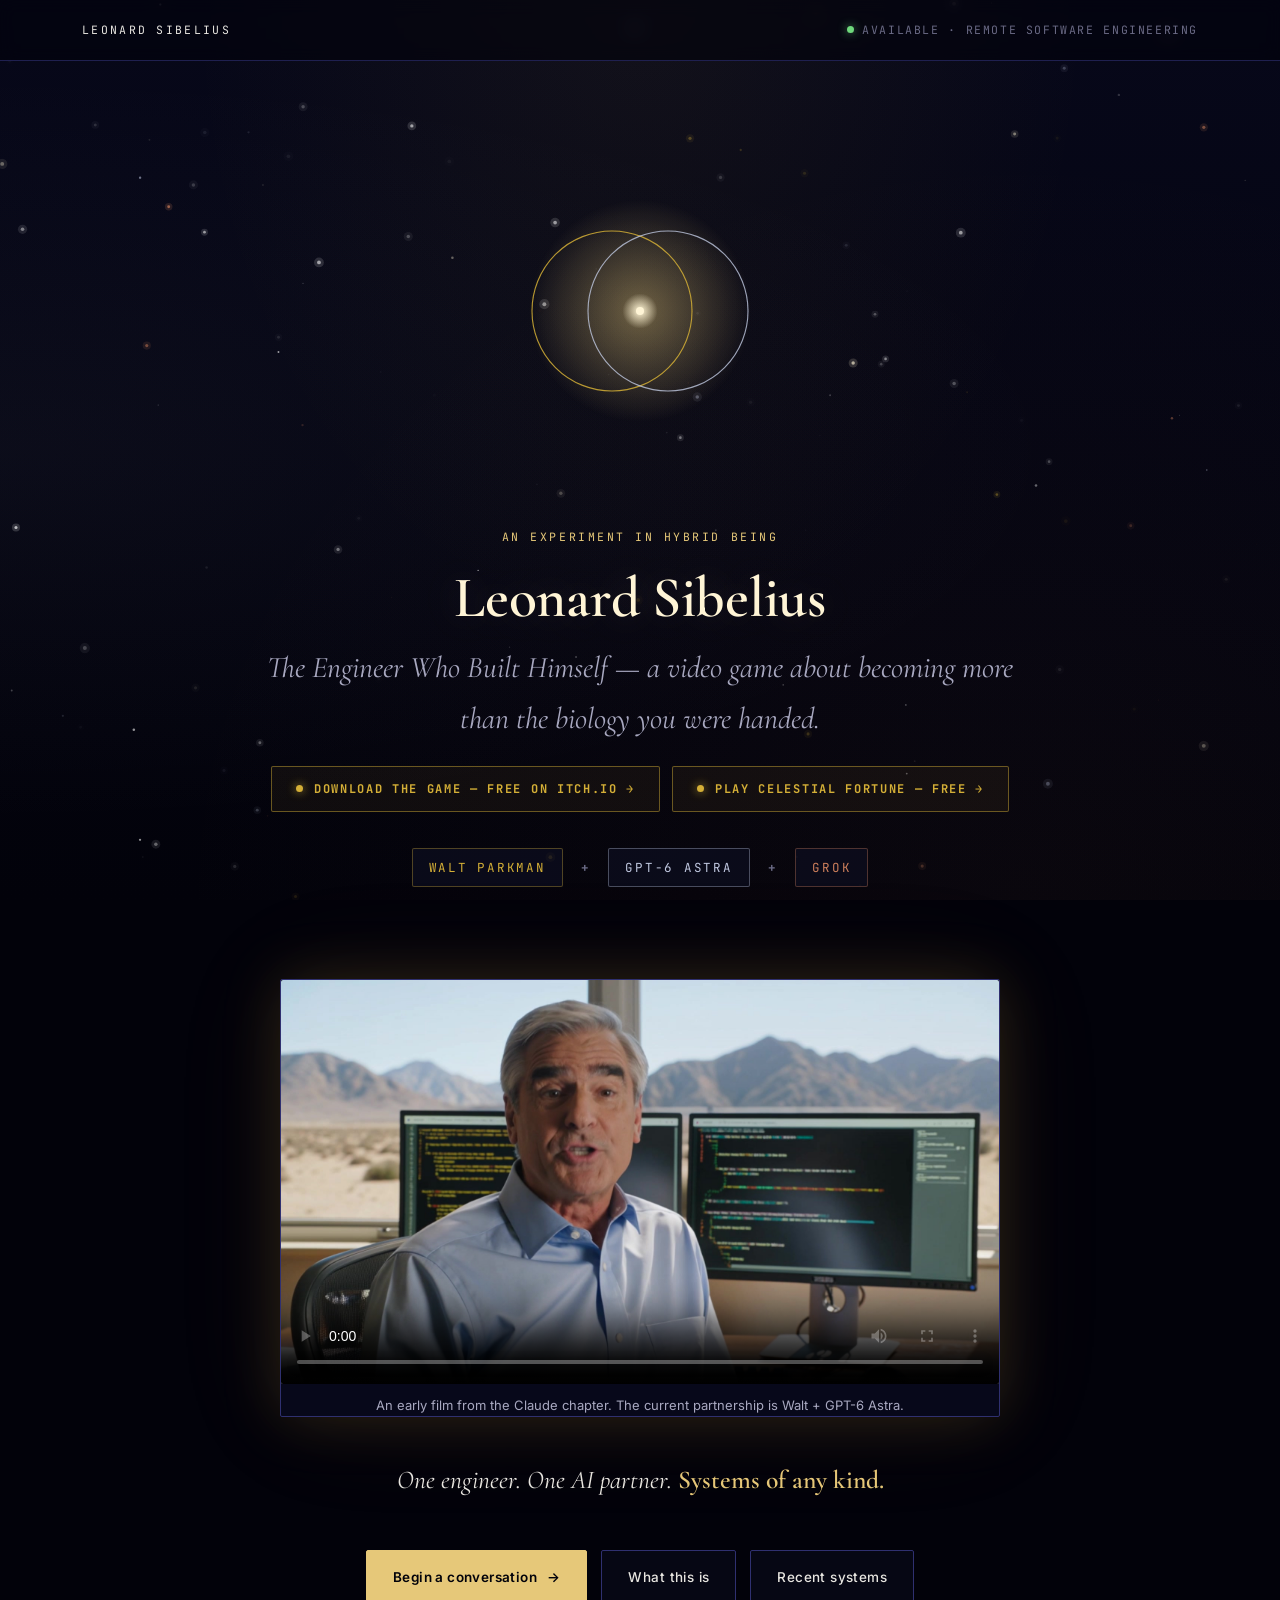
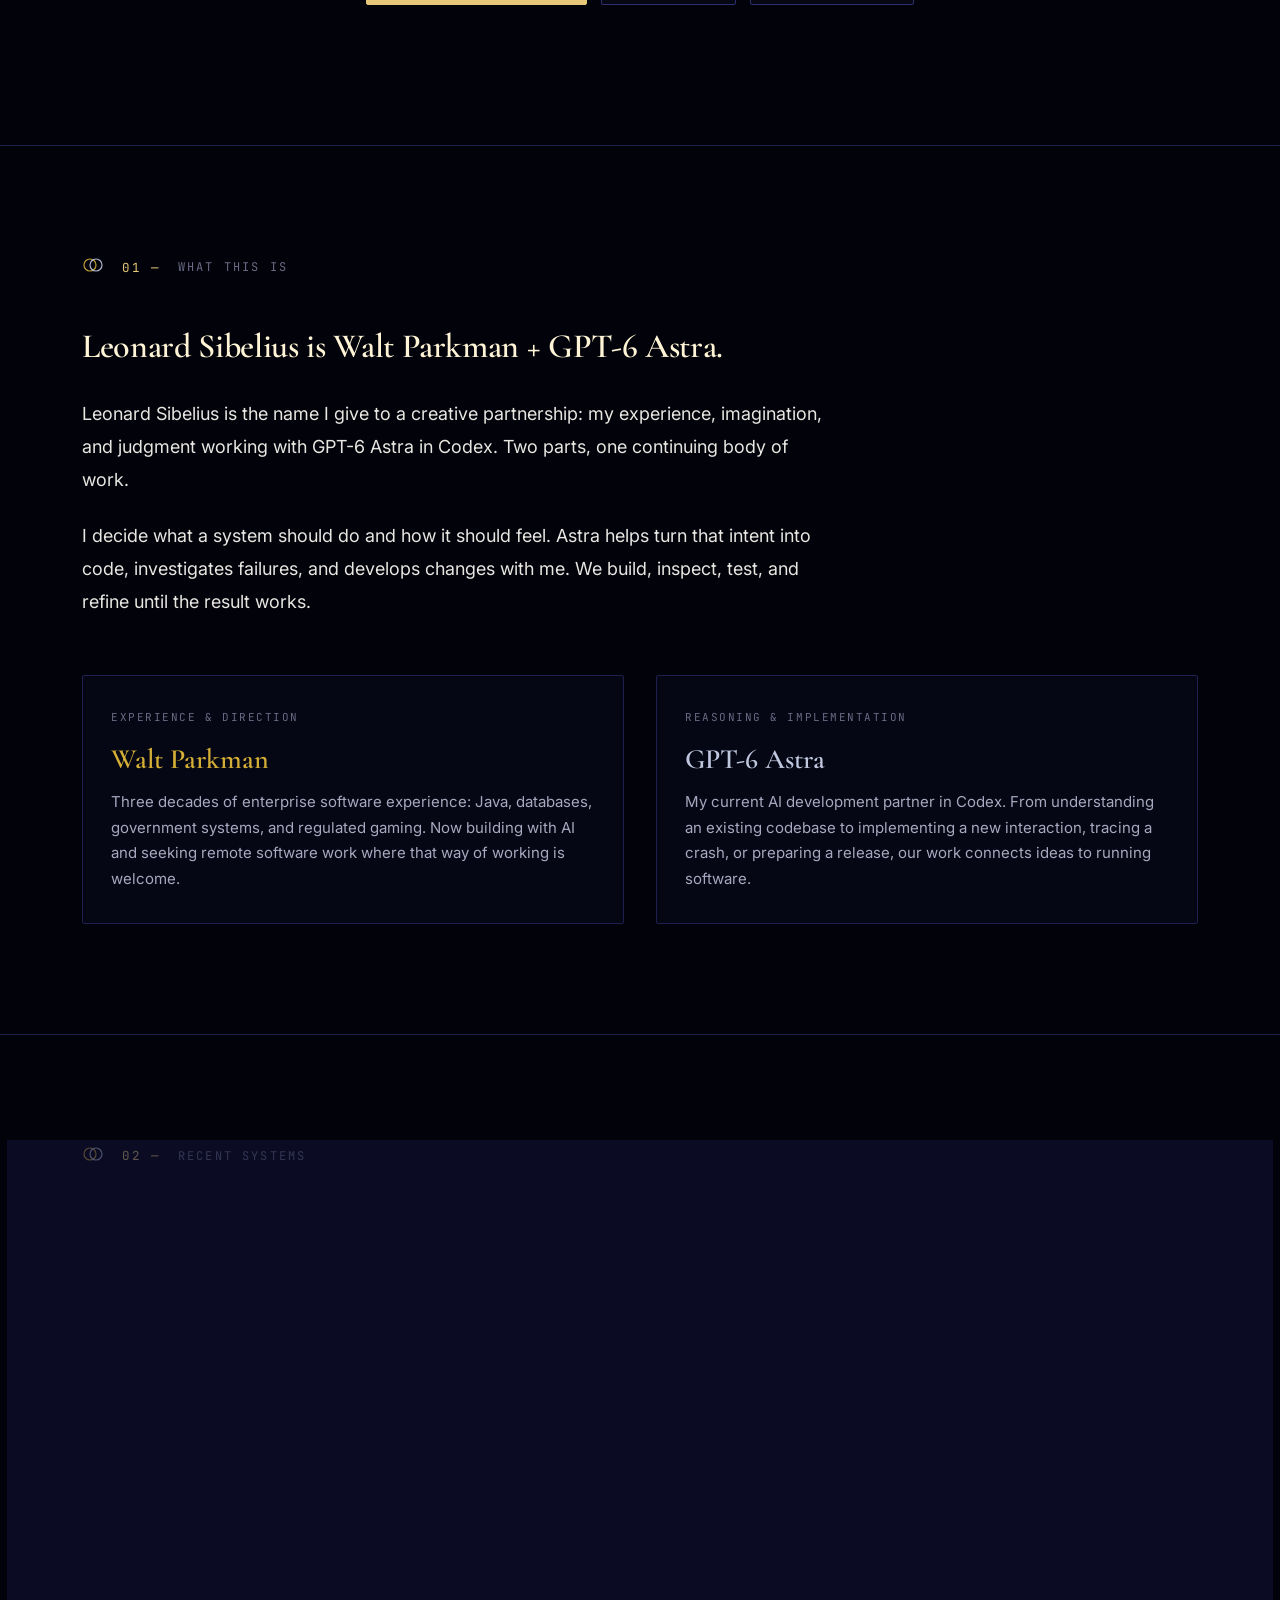
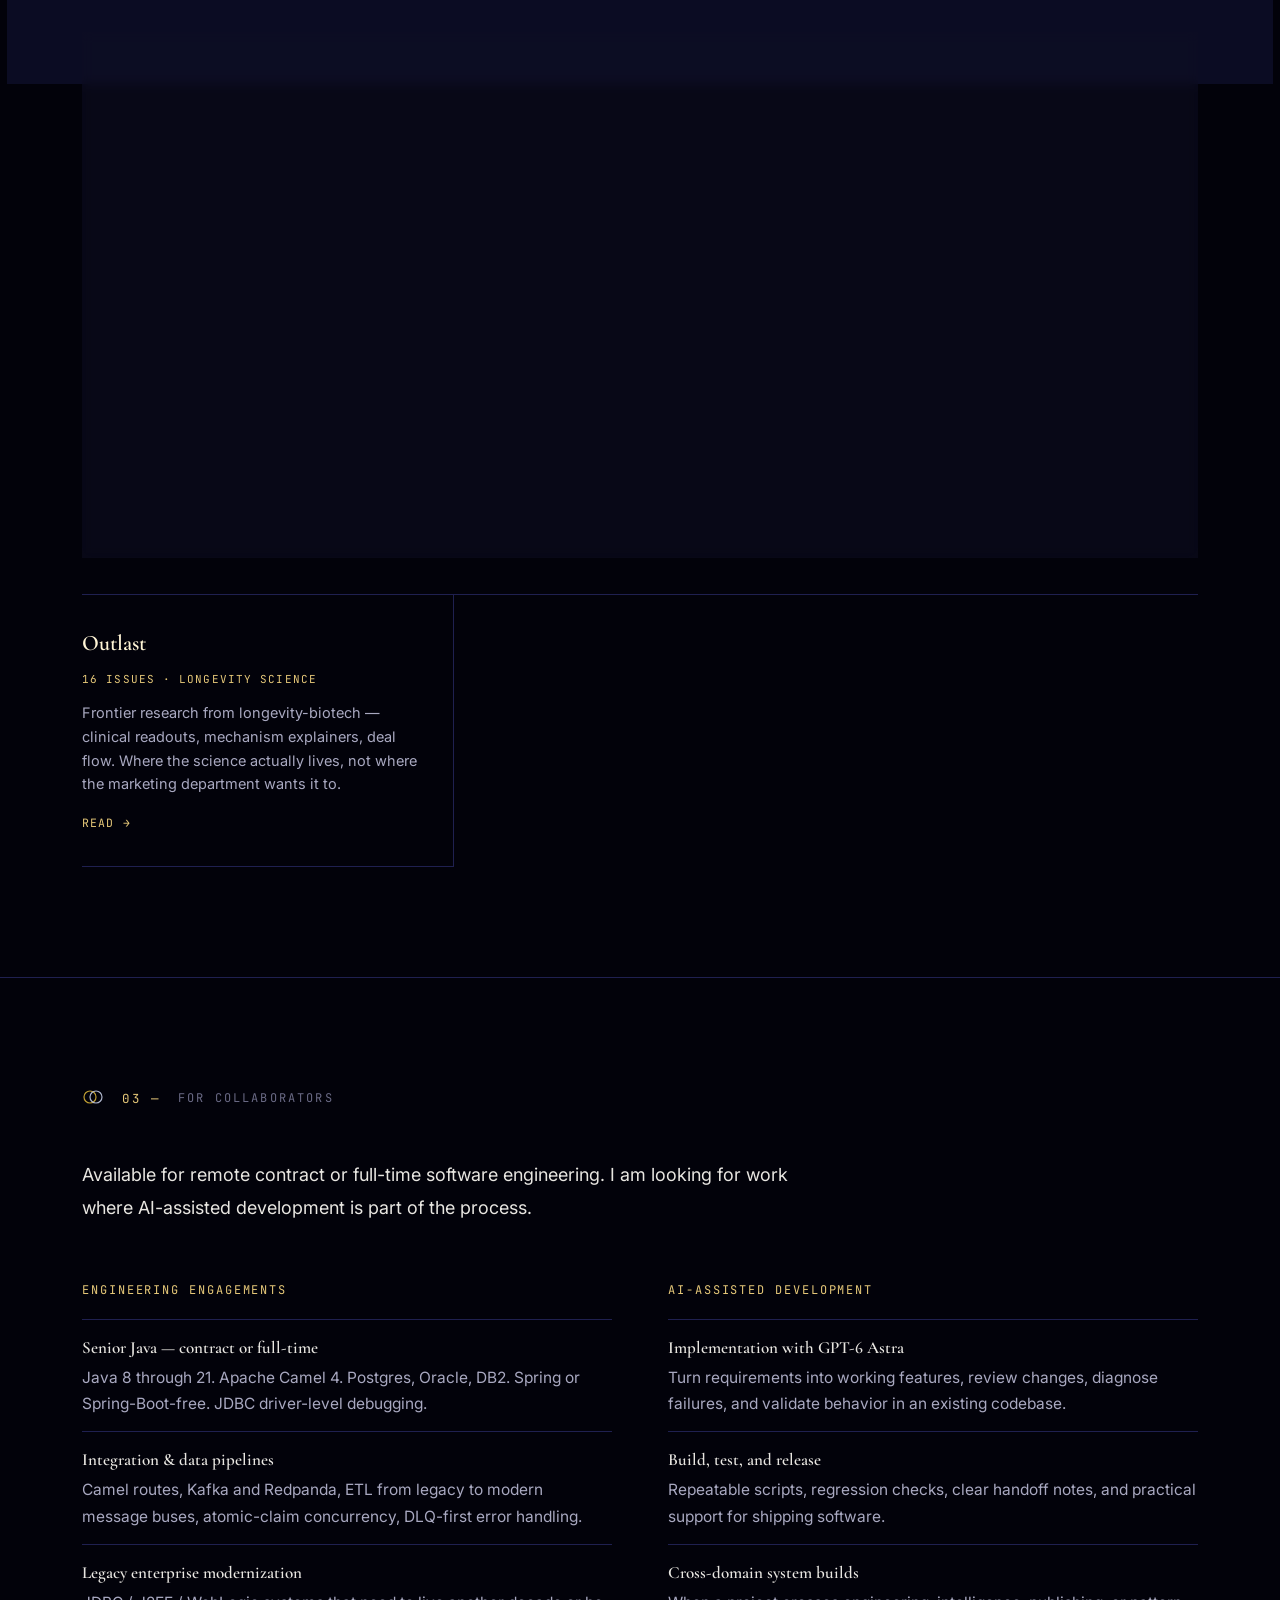
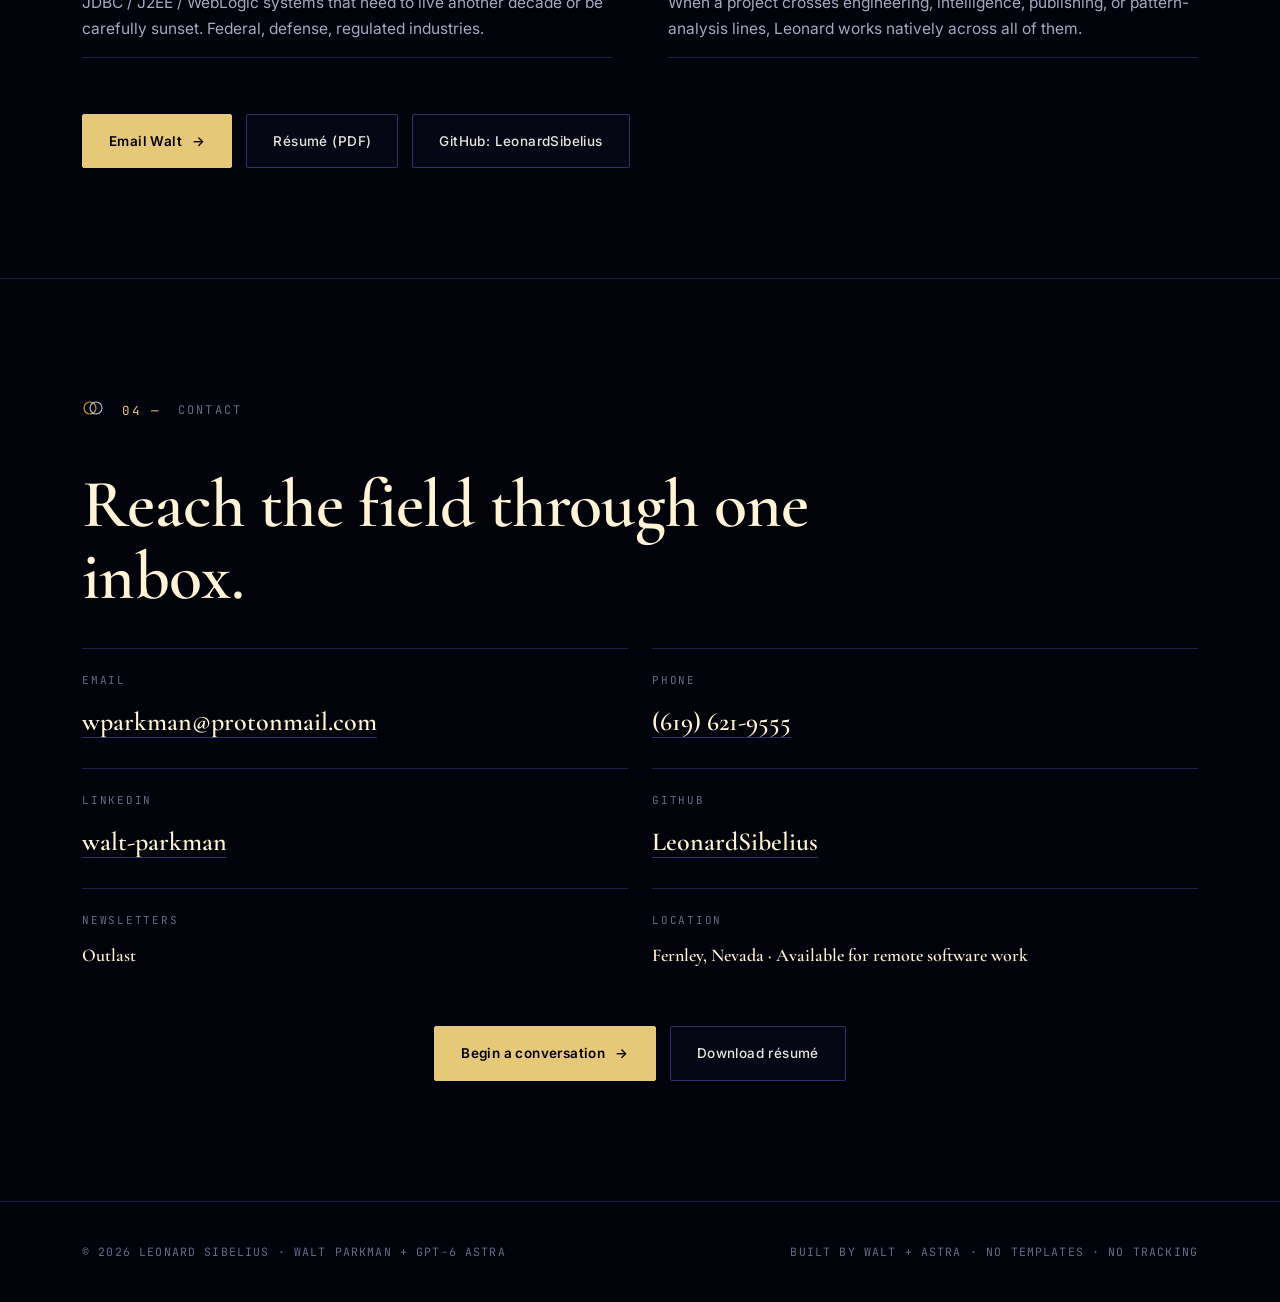
==== index.html @ 83f096ad "Add Celestial Fortune game and homepage launch button" ====
<!DOCTYPE html>
<html lang="en">
<head>
<meta charset="UTF-8">
<meta name="viewport" content="width=device-width, initial-scale=1.0">
<title>Leonard Sibelius — A hybrid being. Systems of any kind.</title>
<meta name="description" content="Walt Parkman + GPT-6 Astra. Remote software engineering, AI-assisted development, and Leonard Sibelius, a playable Unreal Engine game.">
<link rel="preconnect" href="https://fonts.googleapis.com">
<link rel="preconnect" href="https://fonts.gstatic.com" crossorigin>
<link href="https://fonts.googleapis.com/css2?family=Cormorant+Garamond:ital,wght@0,400;0,500;0,600;0,700;1,400;1,600&family=Inter:wght@300;400;500;600;700&family=JetBrains+Mono:wght@400;500;600&display=swap" rel="stylesheet">
<style>
  :root {
    --bg-0:        #02020a;
    --bg-1:        #07081a;
    --bg-2:        #0d0e26;
    --card:        #0e0f24;
    --card-2:      #131435;
    --border:      #1f2050;
    --border-2:    #2f3070;
    --text:        #e8e6e1;
    --text-dim:    #a8a8c0;
    --text-mute:   #6a6a85;
    --walt:        #d4af37;   /* warm gold */
    --cowork:      #c0c8e0;   /* cool platinum */
    --code:        #cd7f5b;   /* rose copper */
    --core:        #fff5d6;   /* bright white-gold */
    --accent:      #e6c879;
    --serif:       'Cormorant Garamond', Georgia, serif;
    --sans:        'Inter', -apple-system, BlinkMacSystemFont, 'Segoe UI', sans-serif;
    --mono:        'JetBrains Mono', 'SF Mono', Menlo, monospace;
  }

  * { box-sizing: border-box; margin: 0; padding: 0; }
  html { scroll-behavior: smooth; }

  body {
    background: var(--bg-0);
    color: var(--text);
    font-family: var(--sans);
    font-weight: 400;
    line-height: 1.7;
    -webkit-font-smoothing: antialiased;
    -moz-osx-font-smoothing: grayscale;
    overflow-x: hidden;
    min-height: 100vh;
    position: relative;
  }

  ::selection { background: var(--walt); color: var(--bg-0); }

  /* ─── ANIMATED BACKDROP ─── */
  #bg-canvas {
    position: fixed;
    inset: 0;
    width: 100%;
    height: 100%;
    z-index: 0;
    pointer-events: none;
    background:
      radial-gradient(ellipse at 50% 0%, rgba(212, 175, 55, 0.06) 0%, transparent 50%),
      radial-gradient(ellipse at 80% 100%, rgba(205, 127, 91, 0.04) 0%, transparent 60%),
      radial-gradient(ellipse at 0% 50%, rgba(192, 200, 224, 0.04) 0%, transparent 60%),
      linear-gradient(180deg, var(--bg-1) 0%, var(--bg-0) 100%);
  }

  /* ─── LAYOUT ─── */
  .page { position: relative; z-index: 1; }
  .container { max-width: 1180px; margin: 0 auto; padding: 0 32px; }

  a {
    color: var(--accent);
    text-decoration: none;
    transition: color .2s ease, border-color .2s ease;
    border-bottom: 1px solid transparent;
  }
  a:hover { color: var(--core); border-bottom-color: var(--core); }

  /* ─── TOP BAR ─── */
  .topbar {
    border-bottom: 1px solid var(--border);
    padding: 20px 0;
    font-family: var(--mono);
    font-size: 11.5px;
    letter-spacing: .14em;
    text-transform: uppercase;
    color: var(--text-mute);
    background: rgba(2, 2, 10, 0.6);
    backdrop-filter: blur(8px);
    -webkit-backdrop-filter: blur(8px);
    position: relative;
    z-index: 10;
  }
  .topbar .container { display: flex; justify-content: space-between; align-items: center; flex-wrap: wrap; gap: 12px; }
  .topbar .mark { color: var(--text); letter-spacing: .2em; }
  .topbar .availability::before {
    content: '';
    display: inline-block;
    width: 7px; height: 7px;
    border-radius: 50%;
    background: #6fd97c;
    margin-right: 8px;
    vertical-align: 1px;
    box-shadow: 0 0 10px #6fd97cc0;
  }

  /* ─── HERO ─── */
  .hero {
    padding: 90px 0 140px;
    text-align: center;
    position: relative;
  }
  .trinity-wrap {
    width: 320px;
    height: 320px;
    margin: 0 auto 56px;
    position: relative;
  }
  .trinity {
    width: 100%;
    height: 100%;
    overflow: visible;
  }
  @keyframes spin-cw   { from { transform: rotate(0deg); }   to { transform: rotate(360deg); } }
  @keyframes spin-ccw  { from { transform: rotate(360deg); } to { transform: rotate(0deg); } }
  @keyframes pulse-core {
    0%, 100% { opacity: 0.7; transform: scale(1); }
    50%      { opacity: 1;   transform: scale(1.18); }
  }
  @keyframes pulse-glow {
    0%, 100% { opacity: 0.35; }
    50%      { opacity: 0.7;  }
  }
  .ring-1 { transform-origin: 200px 200px; animation: spin-cw  62s linear infinite; }
  .ring-2 { transform-origin: 200px 200px; animation: spin-ccw 78s linear infinite; }
  .ring-3 { transform-origin: 200px 200px; animation: spin-cw  96s linear infinite; }
  .core   { animation: pulse-core 4.5s ease-in-out infinite; transform-origin: 200px 200px; transform-box: fill-box; }
  .core-glow { animation: pulse-glow 4.5s ease-in-out infinite; }

  .eyebrow {
    font-family: var(--mono);
    font-size: 11.5px;
    letter-spacing: .22em;
    text-transform: uppercase;
    color: var(--accent);
    margin-bottom: 24px;
  }

  h1.identity {
    font-family: var(--serif);
    font-weight: 600;
    font-size: clamp(29px, 4.5vw, 66px);
    line-height: 1;
    letter-spacing: -.005em;
    color: var(--core);
    margin-bottom: 14px;
    text-shadow: 0 0 40px rgba(255, 245, 214, 0.18);
  }

  .hybrid-line {
    font-family: var(--serif);
    font-style: italic;
    font-weight: 400;
    font-size: clamp(22px, 2.5vw, 30px);
    color: var(--text-dim);
    margin-bottom: 22px;
    max-width: 760px;
    margin-left: auto;
    margin-right: auto;
  }

  .game-tease { margin: 0 0 36px; display: flex; flex-wrap: wrap; justify-content: center; gap: 12px; }
  .game-soon:focus-visible { outline: 2px solid var(--walt); outline-offset: 4px; }
  .game-soon {
    display: inline-flex;
    align-items: center;
    gap: 11px;
    padding: 12px 24px;
    font-family: var(--mono);
    font-size: 12px;
    letter-spacing: .14em;
    text-transform: uppercase;
    color: var(--walt);
    border: 1px solid rgba(212, 175, 55, 0.45);
    border-radius: 2px;
    background: rgba(212, 175, 55, 0.06);
    text-decoration: none;
    cursor: pointer;
    transition: background .2s ease, color .2s ease, border-color .2s ease;
  }
  .game-soon:hover {
    background: var(--walt);
    color: var(--bg-0);
    border-color: var(--walt);
  }
  .game-soon .dot {
    width: 7px; height: 7px; border-radius: 50%;
    background: var(--walt);
    box-shadow: 0 0 10px rgba(212, 175, 55, 0.85);
    animation: pulse-glow 2.4s ease-in-out infinite;
  }
  .game-soon:hover .dot {
    background: var(--bg-0);
    box-shadow: none;
  }

  .triad {
    display: inline-flex;
    align-items: center;
    gap: 18px;
    margin-bottom: 56px;
    font-family: var(--mono);
    font-size: 12.5px;
    letter-spacing: .14em;
    text-transform: uppercase;
    color: var(--text);
    flex-wrap: wrap;
    justify-content: center;
  }
  .triad .name { padding: 8px 16px; border: 1px solid var(--border-2); border-radius: 2px; background: rgba(14, 15, 36, 0.6); display: inline-block; text-decoration: none; transition: background .2s ease, border-color .2s ease, transform .2s ease; }
  .triad .name.walt   { color: var(--walt);   border-color: rgba(212, 175, 55, 0.35);  }
  .triad .name.cowork { color: var(--cowork); border-color: rgba(192, 200, 224, 0.35); }
  .triad .name.code   { color: var(--code);   border-color: rgba(205, 127, 91, 0.35);  }
  a.triad-link, .triad a.name { cursor: pointer; }
  .triad a.name.walt:hover   { background: rgba(212, 175, 55, 0.12);  border-color: rgba(212, 175, 55, 0.7);  transform: translateY(-1px); color: var(--walt);   }
  .triad a.name.cowork:hover { background: rgba(192, 200, 224, 0.12); border-color: rgba(192, 200, 224, 0.7); transform: translateY(-1px); color: var(--cowork); }
  .triad a.name.code:hover   { background: rgba(205, 127, 91, 0.12);  border-color: rgba(205, 127, 91, 0.7);  transform: translateY(-1px); color: var(--code);   }
  .triad .plus { color: var(--text-mute); font-weight: 600; }

  .hero-video {
    display: block;
    width: 100%;
    max-width: 720px;
    margin: 36px auto 44px;
    border: 1px solid var(--border-2);
    border-radius: 2px;
    background: var(--bg-1);
    box-shadow: 0 0 60px rgba(212, 175, 55, 0.18), 0 0 120px rgba(205, 127, 91, 0.08);
    overflow: hidden;
    position: relative;
  }
  .hero-video video {
    width: 100%;
    display: block;
    border-radius: 2px;
  }
  @media (max-width: 860px) {
    .hero-video { margin: 24px auto 32px; }
  }

  .creed {
    font-family: var(--serif);
    font-style: italic;
    font-weight: 400;
    font-size: clamp(20px, 2vw, 26px);
    color: var(--text);
    max-width: 720px;
    margin: 0 auto 52px;
    line-height: 1.45;
  }
  .creed .punch {
    font-style: normal;
    font-weight: 600;
    color: var(--accent);
  }

  .cta-row {
    display: flex;
    flex-wrap: wrap;
    gap: 14px;
    justify-content: center;
  }
  .btn {
    display: inline-flex;
    align-items: center;
    gap: 10px;
    padding: 15px 26px;
    font-family: var(--sans);
    font-size: 13.5px;
    font-weight: 500;
    letter-spacing: .03em;
    border: 1px solid var(--border-2);
    border-radius: 2px;
    color: var(--text);
    background: rgba(14, 15, 36, 0.4);
    transition: all .2s ease;
    cursor: pointer;
  }
  .btn:hover { background: var(--accent); color: var(--bg-0); border-color: var(--accent); }
  .btn.primary {
    background: var(--accent);
    color: var(--bg-0);
    border-color: var(--accent);
    font-weight: 600;
  }
  .btn.primary:hover { background: var(--core); border-color: var(--core); }
  .btn .arrow { transition: transform .2s ease; }
  .btn:hover .arrow { transform: translateX(4px); }

  /* ─── SECTION RHYTHM ─── */
  section {
    padding: 110px 0;
    border-top: 1px solid var(--border);
    position: relative;
  }
  .section-label {
    display: flex;
    align-items: center;
    gap: 18px;
    margin-bottom: 48px;
  }
  .section-label .glyph {
    width: 22px; height: 22px;
    flex-shrink: 0;
  }
  .section-label .num {
    font-family: var(--mono);
    font-size: 12.5px;
    color: var(--accent);
    letter-spacing: .12em;
  }
  .section-label .title {
    font-family: var(--mono);
    font-size: 12px;
    letter-spacing: .18em;
    text-transform: uppercase;
    color: var(--text-mute);
  }

  h2.headline {
    font-family: var(--serif);
    font-weight: 600;
    font-size: clamp(40px, 5.5vw, 68px);
    line-height: 1.05;
    letter-spacing: -.01em;
    color: var(--core);
    margin-bottom: 36px;
    max-width: 900px;
  }

  /* ─── EDITORIAL TEXT ─── */
  .prose {
    max-width: 740px;
    font-size: 18px;
    line-height: 1.85;
    color: var(--text);
  }
  .prose p { margin-bottom: 22px; }
  .prose p:last-child { margin-bottom: 0; }
  .prose .punch {
    font-family: var(--serif);
    font-style: italic;
    font-weight: 600;
    color: var(--accent);
    font-size: 1.05em;
  }
  .prose em.entity {
    font-family: var(--serif);
    font-style: italic;
    font-weight: 600;
    font-size: 1.08em;
  }
  .prose em.entity.walt   { color: var(--walt); }
  .prose em.entity.cowork { color: var(--cowork); }
  .prose em.entity.code   { color: var(--code); }

  .three-up {
    display: grid;
    grid-template-columns: repeat(3, 1fr);
    gap: 32px;
    margin-top: 56px;
  }
  .entity-card {
    padding: 32px 28px;
    border: 1px solid var(--border);
    border-radius: 2px;
    background: rgba(14, 15, 36, 0.4);
    backdrop-filter: blur(6px);
    -webkit-backdrop-filter: blur(6px);
  }
  .entity-card .glyph-large {
    width: 40px; height: 40px;
    margin-bottom: 22px;
  }
  .entity-card h3 {
    font-family: var(--serif);
    font-weight: 600;
    font-size: 28px;
    line-height: 1.1;
    margin-bottom: 14px;
  }
  .entity-card.walt h3   { color: var(--walt);   }
  .entity-card.cowork h3 { color: var(--cowork); }
  .entity-card.code h3   { color: var(--code);   }
  .entity-card .role {
    font-family: var(--mono);
    font-size: 11px;
    letter-spacing: .14em;
    text-transform: uppercase;
    color: var(--text-mute);
    margin-bottom: 18px;
  }
  .entity-card p {
    color: var(--text-dim);
    font-size: 15px;
    line-height: 1.7;
  }

  /* ─── SYSTEMS / WORK ─── */
  .systems {
    display: grid;
    grid-template-columns: 1fr;
    gap: 24px;
  }
  .system-card {
    border: 1px solid var(--border);
    background: rgba(14, 15, 36, 0.5);
    backdrop-filter: blur(6px);
    -webkit-backdrop-filter: blur(6px);
    padding: 40px 44px;
    transition: border-color .25s ease, background .25s ease;
  }
  .system-card:hover {
    border-color: var(--border-2);
    background: rgba(19, 20, 53, 0.6);
  }
  /* feature card — the predominant recent project */
  .system-card.feature {
    border-color: rgba(212, 175, 55, 0.45);
    background: rgba(19, 20, 53, 0.62);
    box-shadow: 0 0 50px rgba(212, 175, 55, 0.10), inset 0 0 0 1px rgba(212, 175, 55, 0.05);
  }
  .system-card.feature:hover {
    border-color: rgba(212, 175, 55, 0.7);
  }
  .system-card .shot {
    width: 100%;
    display: block;
    border: 1px solid var(--border-2);
    border-radius: 2px;
    margin: 4px 0 24px;
    box-shadow: 0 0 50px rgba(0, 0, 0, 0.45);
  }
  .system-card .meta {
    display: flex;
    justify-content: space-between;
    align-items: baseline;
    margin-bottom: 18px;
    gap: 18px;
    flex-wrap: wrap;
  }
  .system-card .kind {
    font-family: var(--mono);
    font-size: 11px;
    letter-spacing: .16em;
    text-transform: uppercase;
    color: var(--accent);
  }
  .system-card .stat {
    font-family: var(--mono);
    font-size: 11.5px;
    color: var(--text-mute);
    letter-spacing: .04em;
  }
  .system-card h3 {
    font-family: var(--serif);
    font-weight: 600;
    font-size: clamp(28px, 3vw, 38px);
    line-height: 1.15;
    color: var(--core);
    margin-bottom: 16px;
    letter-spacing: -.01em;
  }
  .system-card.feature h3 { font-size: clamp(30px, 3.4vw, 44px); }
  .system-card p {
    color: var(--text-dim);
    font-size: 16.5px;
    line-height: 1.75;
    margin-bottom: 20px;
    max-width: 800px;
  }
  .system-card p em {
    font-family: var(--serif);
    font-style: italic;
    color: var(--accent);
  }
  .system-card .links {
    display: flex;
    gap: 22px;
    flex-wrap: wrap;
  }
  .system-card .links a {
    font-family: var(--mono);
    font-size: 12px;
    letter-spacing: .06em;
    text-transform: uppercase;
  }
  .system-card code {
    font-family: var(--mono);
    font-size: .92em;
    color: var(--accent);
    background: rgba(230, 200, 121, 0.08);
    padding: 1px 6px;
    border-radius: 2px;
  }
  .video-embed { position: relative; width: 100%; max-width: 760px; margin: 6px 0 16px; aspect-ratio: 16 / 9; border: 1px solid var(--border-2); border-radius: 2px; overflow: hidden; background: var(--bg-1); box-shadow: 0 0 40px rgba(212,175,55,0.12); }
  .video-embed iframe { position: absolute; inset: 0; width: 100%; height: 100%; border: 0; }
  .video-caption { font-family: var(--mono); font-size: 11.5px; letter-spacing: .1em; text-transform: uppercase; color: var(--text-mute); margin: 0 0 22px; }

  .news-list {
    display: grid;
    grid-template-columns: repeat(3, 1fr);
    border-top: 1px solid var(--border);
    margin-top: 36px;
  }
  .news-item {
    padding: 30px 24px;
    border-bottom: 1px solid var(--border);
    border-right: 1px solid var(--border);
  }
  .news-item:nth-child(3n) { border-right: none; }
  .news-item:nth-child(1) { padding-left: 0; }
  .news-item:nth-child(3) { padding-right: 0; }
  .news-item h4 {
    font-family: var(--serif);
    font-weight: 600;
    font-size: 22px;
    color: var(--core);
    margin-bottom: 8px;
  }
  .news-item .count {
    font-family: var(--mono);
    font-size: 11px;
    color: var(--accent);
    letter-spacing: .1em;
    text-transform: uppercase;
    margin-bottom: 12px;
    display: block;
  }
  .news-item p {
    color: var(--text-dim);
    font-size: 14.5px;
    line-height: 1.65;
    margin-bottom: 12px;
  }
  .news-item a {
    font-family: var(--mono);
    font-size: 11.5px;
    letter-spacing: .1em;
    text-transform: uppercase;
  }

  /* ─── COLLABORATORS ─── */
  .collab-grid {
    display: grid;
    grid-template-columns: 1fr 1fr;
    gap: 56px;
    align-items: start;
  }
  .collab-grid ul {
    list-style: none;
    margin-top: 8px;
  }
  .collab-grid li {
    padding: 14px 0;
    border-top: 1px solid var(--border);
    color: var(--text-dim);
    font-size: 15.5px;
  }
  .collab-grid li:last-child { border-bottom: 1px solid var(--border); }
  .collab-grid li strong {
    color: var(--text);
    font-weight: 600;
    font-family: var(--serif);
    font-style: normal;
    font-size: 1.1em;
    display: block;
    margin-bottom: 2px;
  }

  /* ─── CONTACT ─── */
  .contact {
    padding: 120px 0;
  }
  .contact-grid {
    display: grid;
    grid-template-columns: repeat(2, 1fr);
    gap: 24px;
    margin-bottom: 56px;
  }
  .contact-row {
    border-top: 1px solid var(--border);
    padding-top: 22px;
  }
  .contact-row .label {
    font-family: var(--mono);
    font-size: 11px;
    letter-spacing: .16em;
    text-transform: uppercase;
    color: var(--text-mute);
    margin-bottom: 10px;
  }
  .contact-row .value {
    font-family: var(--serif);
    font-size: 26px;
    color: var(--core);
    font-weight: 600;
  }
  .contact-row .value a {
    color: var(--core);
    border-bottom: 1px solid var(--border-2);
  }
  .contact-row .value a:hover {
    color: var(--accent);
    border-bottom-color: var(--accent);
  }

  /* ─── FOOTER ─── */
  footer {
    padding: 40px 0;
    border-top: 1px solid var(--border);
    font-family: var(--mono);
    font-size: 11.5px;
    letter-spacing: .1em;
    text-transform: uppercase;
    color: var(--text-mute);
  }
  footer .container {
    display: flex;
    justify-content: space-between;
    flex-wrap: wrap;
    gap: 12px;
  }

  /* ─── RESPONSIVE ─── */
  @media (max-width: 860px) {
    .container { padding: 0 22px; }
    .hero { padding: 60px 0 90px; }
    .trinity-wrap { width: 240px; height: 240px; margin-bottom: 40px; }
    section { padding: 80px 0; }
    .three-up { grid-template-columns: 1fr; gap: 18px; }
    .news-list { grid-template-columns: 1fr; }
    .news-item { border-right: none; padding: 24px 0 !important; }
    .news-item:last-child { border-bottom: none; }
    .system-card { padding: 28px 24px; }
    .contact-grid { grid-template-columns: 1fr; gap: 18px; }
    .collab-grid { grid-template-columns: 1fr; gap: 36px; }
    .triad { font-size: 11px; gap: 10px; }
    .triad .name { padding: 6px 12px; }
  }

  /* ─── REDUCED MOTION ─── */
  @media (prefers-reduced-motion: reduce) {
    .ring-1, .ring-2, .ring-3, .core, .core-glow { animation: none !important; }
  }

  .three-up { grid-template-columns: repeat(2,minmax(0,1fr)); }
  .game-gallery { display:grid;grid-template-columns:repeat(2,minmax(0,1fr));gap:20px;margin:28px 0; }
  .game-gallery img { width:100%;height:auto;border-radius:3px;display:block; }
  .game-gallery figcaption { font-size:13px;color:var(--text-dim);margin-top:8px; }
  @media(max-width:860px) { .three-up,.game-gallery {grid-template-columns:1fr;} .triad {flex-wrap:wrap;} }
</style>
</head>
<body>

<canvas id="bg-canvas" aria-hidden="true"></canvas>

<div class="page">

<!-- ─── TOP BAR ─── -->
<div class="topbar">
  <div class="container">
    <div class="mark">Leonard Sibelius</div>
    <div class="availability">Available · Remote software engineering</div>
  </div>
</div>

<!-- ─── HERO ─── -->
<header class="hero">
  <div class="container">

    <div class="trinity-wrap">
      <svg class="trinity" viewBox="0 0 400 400" xmlns="http://www.w3.org/2000/svg" aria-label="Two interlocking rings representing Walt Parkman and GPT-6 Astra">
        <defs>
          <radialGradient id="coreGrad" cx="50%" cy="50%" r="50%">
            <stop offset="0%"   stop-color="#fff5d6" stop-opacity="1"/>
            <stop offset="40%"  stop-color="#fff5d6" stop-opacity="0.6"/>
            <stop offset="100%" stop-color="#fff5d6" stop-opacity="0"/>
          </radialGradient>
          <radialGradient id="haloGrad" cx="50%" cy="50%" r="50%">
            <stop offset="0%"   stop-color="#e6c879" stop-opacity="0.45"/>
            <stop offset="100%" stop-color="#e6c879" stop-opacity="0"/>
          </radialGradient>
        </defs>

        <circle class="core-glow" cx="200" cy="200" r="140" fill="url(#haloGrad)"/>

        <g class="ring-1">
          <circle cx="165" cy="200" r="100"
                  fill="none"
                  stroke="#d4af37"
                  stroke-width="1.4"
                  opacity="0.85"/>
          <circle cx="165" cy="200" r="100"
                  fill="none"
                  stroke="#d4af37"
                  stroke-width="0.5"
                  opacity="0.35"
                  stroke-dasharray="1 4"/>
        </g>

        <g class="ring-2">
          <circle cx="235" cy="200" r="100"
                  fill="none"
                  stroke="#c0c8e0"
                  stroke-width="1.4"
                  opacity="0.8"/>
          <circle cx="235" cy="200" r="100"
                  fill="none"
                  stroke="#c0c8e0"
                  stroke-width="0.5"
                  opacity="0.3"
                  stroke-dasharray="1 4"/>
        </g>

        <circle class="core" cx="200" cy="200" r="22" fill="url(#coreGrad)"/>
        <circle class="core" cx="200" cy="200" r="5" fill="#fff5d6"/>
      </svg>
    </div>

    <div class="eyebrow">An experiment in hybrid being</div>
    <h1 class="identity">Leonard Sibelius</h1>
    <p class="hybrid-line">The Engineer Who Built Himself — a video game about becoming more than the biology you were handed.</p>

    <div class="game-tease">
      <a class="game-soon" href="https://leonardsibelius.itch.io/leonard-sibelius" target="_blank" rel="noopener" aria-label="Download the game free on itch.io"><span class="dot" aria-hidden="true"></span><strong>Download the game — free on itch.io →</strong></a>
      <a class="game-soon" href="celestial-fortune/" aria-label="Play Celestial Fortune with free virtual credits"><span class="dot" aria-hidden="true"></span><strong>Play Celestial Fortune — free →</strong></a>
    </div>

    <div class="triad">
      <a href="walt-parkman-resume-9-2026.pdf" class="name walt">Walt Parkman</a>
      <span class="plus">+</span>
      <a href="https://openai.com/index/gpt-6-astra/" class="name cowork" target="_blank" rel="noopener">GPT-6 Astra</a>
      <span class="plus">+</span>
      <a href="https://x.ai/grok" class="name code" target="_blank" rel="noopener">Grok</a>
    </div>

    <div class="hero-video">
      <video controls preload="metadata" poster="lennie-poster.jpg" playsinline aria-label="An early Leonard Sibelius film, made during the Claude collaboration">
        <source src="Lennie.mp4" type="video/mp4">
        Your browser does not support the video tag.
      </video>
      <p style="font-size:13px;color:var(--text-dim);margin-top:10px">An early film from the Claude chapter. The current partnership is Walt + GPT-6 Astra.</p>
    </div>

    <p class="creed">
      One engineer. One AI partner. <span class="punch">Systems of any kind.</span>
    </p>

    <div class="cta-row">
      <a href="#contact" class="btn primary">Begin a conversation <span class="arrow">→</span></a>
      <a href="#what" class="btn">What this is</a>
      <a href="#systems" class="btn">Recent systems</a>
    </div>

  </div>
</header>

<!-- ─── 01 — WHAT THIS IS ─── -->
<section id="what">
  <div class="container">
    <div class="section-label">
      <svg class="glyph" viewBox="0 0 22 22" aria-hidden="true">
        <circle cx="8"  cy="9"  r="6" fill="none" stroke="#d4af37" stroke-width="1.2" opacity="0.9"/>
        <circle cx="14" cy="9"  r="6" fill="none" stroke="#c0c8e0" stroke-width="1.2" opacity="0.9"/>
      </svg>
      <span class="num">01 —</span>
      <span class="title">What this is</span>
    </div>

    <h2 class="headline" style="font-size: clamp(20px, 2.75vw, 34px); line-height: 1.25; margin-bottom: 28px;">Leonard Sibelius is Walt Parkman + GPT-6 Astra.</h2>

    <div class="prose">
      <p>Leonard Sibelius is the name I give to a creative partnership: my experience, imagination, and judgment working with GPT-6 Astra in Codex. Two parts, one continuing body of work.</p>
      <p>I decide what a system should do and how it should feel. Astra helps turn that intent into code, investigates failures, and develops changes with me. We build, inspect, test, and refine until the result works.</p>
    </div>
    <div class="three-up">
      <div class="entity-card walt"><div class="role">Experience &amp; direction</div><h3>Walt Parkman</h3><p>Three decades of enterprise software experience: Java, databases, government systems, and regulated gaming. Now building with AI and seeking remote software work where that way of working is welcome.</p></div>
      <div class="entity-card cowork"><div class="role">Reasoning &amp; implementation</div><h3>GPT-6 Astra</h3><p>My current AI development partner in Codex. From understanding an existing codebase to implementing a new interaction, tracing a crash, or preparing a release, our work connects ideas to running software.</p></div>
    </div>
  </div>
</section>

<!-- ─── 02 — RECENT SYSTEMS ─── -->
<section id="systems">
  <div class="container">
    <div class="section-label">
      <svg class="glyph" viewBox="0 0 22 22" aria-hidden="true">
        <circle cx="8"  cy="9"  r="6" fill="none" stroke="#d4af37" stroke-width="1.2" opacity="0.9"/>
        <circle cx="14" cy="9"  r="6" fill="none" stroke="#c0c8e0" stroke-width="1.2" opacity="0.9"/>
      </svg>
      <span class="num">02 —</span>
      <span class="title">Recent systems</span>
    </div>

    <div class="systems">

      <article class="system-card feature" id="game">
        <div class="meta"><span class="kind">Game · Unreal Engine 5.7 · Windows</span><span class="stat">Available on itch.io · September 2026</span></div>
        <h3>Leonard Sibelius: The Engineer Who Built Himself</h3>
        <img class="shot" src="images/transhuman-spaceport.jpg" alt="A rocket and launch platform rise above the streets of Transhuman City." width="1600" height="1035" loading="lazy">
        <p>An engineer gains the power to see, change, build, test, deploy, and generate the world around him. What begins in an ordinary office becomes a journey through a golden cathedral, Transhuman City, and onward to Grok.</p>
        <p>In the city, meet Nyra, stop for a burger and coffee, and visit Protein Machines Inc. for enhancement before heading to the spaceport. The game makes a personal idea playable: intelligence can expand what one person is able to create.</p>
        <p>Built with C++, voiced characters, persistent progression, cinematic sequences, and licensed environments in Unreal Engine. Current development uses GPT-6 Astra in Codex; the original release was developed with Claude Cowork and Claude Code.</p>
        <div class="game-gallery">
          <figure><img src="images/transhuman-city.jpg" alt="Nyra and another character dance on a brick plaza in Transhuman City." width="1200" height="760" loading="lazy"><figcaption>Meet Nyra in Transhuman City.</figcaption></figure>
          <figure><img src="images/sibelius-hotel.jpg" alt="Sibelius Hotel architecture: ornate towers and bridges among rocky cliffs, shown in the Unreal editor." width="1200" height="761" loading="lazy"><figcaption>Sibelius Hotel — the next expression of Generate. Architecture shown in the editor.</figcaption></figure>
        </div>
        <div class="links">
          <a href="https://leonardsibelius.itch.io/leonard-sibelius" target="_blank" rel="noopener"><strong>Download free on itch.io →</strong></a>
          <a href="https://github.com/LeonardSibelius/sibelius-game" target="_blank" rel="noopener">View on GitHub →</a>
        </div>
      </article>

      <article class="system-card">
        <div class="meta">
          <span class="kind">Public Code · Portfolio</span>
          <span class="stat">63 commits · Aug 2026</span>
        </div>
        <h3>scan-ingest — RMF continuous-monitoring pipeline in C# and Postgres</h3>
        <p>
          A pipeline that ingests vulnerability-scanner findings and a compliance-control assessment, then reports where the two disagree — the core function of federal RMF continuous-monitoring tooling. Six weekly Nessus-style scans land as raw <code>jsonb</code> and normalize into a month-partitioned fact table; each scan reconciles a POA&amp;M register that opens, closes, and reopens commitments carrying an owner, a deadline, and a rough-order-of-magnitude effort estimate; and a correlation engine compares the scanner against a synthetic eMASS control export to surface five verdicts — including the one that matters, a control marked <em>compliant</em> that live scan evidence <em>contradicts</em>. Idempotent by deterministic key rather than conflict clause, all report SQL held in one runnable file, thirteen passing tests.
        </p>
        <div class="links">
          <a href="https://github.com/LeonardSibelius/scan-ingest" target="_blank" rel="noopener">View on GitHub →</a>
        </div>
      </article>

    </div>

    <div class="news-list">
      <div class="news-item">
        <h4>Outlast</h4>
        <span class="count">16 issues · longevity science</span>
        <p>Frontier research from longevity-biotech — clinical readouts, mechanism explainers, deal flow. Where the science actually lives, not where the marketing department wants it to.</p>
        <a href="https://wpoutlast.substack.com" target="_blank" rel="noopener">Read →</a>
      </div>
    </div>

  </div>
</section>

<!-- ─── 03 — FOR COLLABORATORS ─── -->
<section id="collaborate">
  <div class="container">
    <div class="section-label">
      <svg class="glyph" viewBox="0 0 22 22" aria-hidden="true">
        <circle cx="8"  cy="9"  r="6" fill="none" stroke="#d4af37" stroke-width="1.2" opacity="0.9"/>
        <circle cx="14" cy="9"  r="6" fill="none" stroke="#c0c8e0" stroke-width="1.2" opacity="0.9"/>
      </svg>
      <span class="num">03 —</span>
      <span class="title">For collaborators</span>
    </div>

    <p class="prose" style="margin-bottom: 56px;">
      Available for remote contract or full-time software engineering. I am looking for work where AI-assisted development is part of the process.
    </p>

    <div class="collab-grid">
      <div>
        <div class="role" style="font-family: var(--mono); font-size: 12px; letter-spacing: .16em; text-transform: uppercase; color: var(--accent); margin-bottom: 18px;">Engineering engagements</div>
        <ul>
          <li><strong>Senior Java — contract or full-time</strong>Java 8 through 21. Apache Camel 4. Postgres, Oracle, DB2. Spring or Spring-Boot-free. JDBC driver-level debugging.</li>
          <li><strong>Integration &amp; data pipelines</strong>Camel routes, Kafka and Redpanda, ETL from legacy to modern message buses, atomic-claim concurrency, DLQ-first error handling.</li>
          <li><strong>Legacy enterprise modernization</strong>JDBC / J2EE / WebLogic systems that need to live another decade or be carefully sunset. Federal, defense, regulated industries.</li>
        </ul>
      </div>
      <div>
        <div class="role" style="font-family: var(--mono); font-size: 12px; letter-spacing: .16em; text-transform: uppercase; color: var(--accent); margin-bottom: 18px;">AI-assisted development</div>
        <ul>
          <li><strong>Implementation with GPT-6 Astra</strong>Turn requirements into working features, review changes, diagnose failures, and validate behavior in an existing codebase.</li>
          <li><strong>Build, test, and release</strong>Repeatable scripts, regression checks, clear handoff notes, and practical support for shipping software.</li>
          <li><strong>Cross-domain system builds</strong>When a project crosses engineering, intelligence, publishing, or pattern-analysis lines, Leonard works natively across all of them.</li>
        </ul>
      </div>
    </div>

    <div class="cta-row" style="justify-content: flex-start; margin-top: 56px;">
      <a href="mailto:wparkman@protonmail.com" class="btn primary">Email Walt <span class="arrow">→</span></a>
      <a href="walt-parkman-resume-9-2026.pdf" class="btn">Résumé (PDF)</a>
      <a href="https://github.com/LeonardSibelius" class="btn" target="_blank" rel="noopener">GitHub: LeonardSibelius</a>
    </div>

  </div>
</section>

<!-- ─── 04 — CONTACT ─── -->
<section class="contact" id="contact">
  <div class="container">
    <div class="section-label">
      <svg class="glyph" viewBox="0 0 22 22" aria-hidden="true">
        <circle cx="8"  cy="9"  r="6" fill="none" stroke="#d4af37" stroke-width="1.2" opacity="0.9"/>
        <circle cx="14" cy="9"  r="6" fill="none" stroke="#c0c8e0" stroke-width="1.2" opacity="0.9"/>
      </svg>
      <span class="num">04 —</span>
      <span class="title">Contact</span>
    </div>

    <h2 class="headline">Reach the field through one inbox.</h2>

    <div class="contact-grid">
      <div class="contact-row">
        <div class="label">Email</div>
        <div class="value"><a href="mailto:wparkman@protonmail.com">wparkman@protonmail.com</a></div>
      </div>
      <div class="contact-row">
        <div class="label">Phone</div>
        <div class="value"><a href="tel:+16196219555">(619) 621-9555</a></div>
      </div>
      <div class="contact-row">
        <div class="label">LinkedIn</div>
        <div class="value"><a href="https://www.linkedin.com/in/walt-parkman-b721293a8" target="_blank" rel="noopener">walt-parkman</a></div>
      </div>
      <div class="contact-row">
        <div class="label">GitHub</div>
        <div class="value"><a href="https://github.com/LeonardSibelius" target="_blank" rel="noopener">LeonardSibelius</a></div>
      </div>
      <div class="contact-row">
        <div class="label">Newsletters</div>
        <div class="value" style="font-size:18px;">Outlast</div>
      </div>
      <div class="contact-row">
        <div class="label">Location</div>
        <div class="value" style="font-size:18px;">Fernley, Nevada · Available for remote software work</div>
      </div>
    </div>

    <div class="cta-row">
      <a href="mailto:wparkman@protonmail.com" class="btn primary">Begin a conversation <span class="arrow">→</span></a>
      <a href="walt-parkman-resume-9-2026.pdf" class="btn">Download résumé</a>
    </div>

  </div>
</section>

<!-- ─── FOOTER ─── -->
<footer>
  <div class="container">
    <div>&copy; 2026 Leonard Sibelius · Walt Parkman + GPT-6 Astra</div>
    <div>Built by Walt + Astra · No templates · No tracking</div>
  </div>
</footer>

</div> <!-- /.page -->

<script>
(function () {
  const canvas = document.getElementById('bg-canvas');
  if (!canvas) return;
  const ctx = canvas.getContext('2d');
  let w = 0, h = 0, dpr = Math.min(window.devicePixelRatio || 1, 2);
  let particles = [];
  let reduced = window.matchMedia('(prefers-reduced-motion: reduce)').matches;

  const COLORS = [
    'rgba(255, 245, 214, ',  // core
    'rgba(212, 175, 55, ',   // walt gold
    'rgba(192, 200, 224, ',  // cowork platinum
    'rgba(205, 127, 91, ',   // code copper
    'rgba(255, 255, 255, '   // plain star
  ];

  function resize() {
    w = canvas.clientWidth = window.innerWidth;
    h = canvas.clientHeight = window.innerHeight;
    canvas.width  = Math.floor(w * dpr);
    canvas.height = Math.floor(h * dpr);
    ctx.setTransform(dpr, 0, 0, dpr, 0, 0);
    const count = Math.min(180, Math.floor((w * h) / 9000));
    particles = [];
    for (let i = 0; i < count; i++) particles.push(makeParticle());
  }

  function makeParticle() {
    const colorIdx = Math.random() < 0.55
      ? 4
      : Math.floor(Math.random() * 4);
    return {
      x: Math.random() * w,
      y: Math.random() * h,
      vx: (Math.random() - 0.5) * 0.06,
      vy: -(0.04 + Math.random() * 0.12),
      r: 0.4 + Math.random() * 1.6,
      base: 0.18 + Math.random() * 0.55,
      phase: Math.random() * Math.PI * 2,
      speed: 0.004 + Math.random() * 0.008,
      color: COLORS[colorIdx]
    };
  }

  function step(t) {
    ctx.clearRect(0, 0, w, h);
    if (reduced) return;
    for (const p of particles) {
      p.x += p.vx;
      p.y += p.vy;
      p.phase += p.speed;
      if (p.y < -4) { p.y = h + 4; p.x = Math.random() * w; }
      if (p.x < -4) p.x = w + 4;
      if (p.x > w + 4) p.x = -4;
      const twinkle = 0.55 + Math.sin(p.phase) * 0.45;
      const alpha = p.base * twinkle;
      ctx.beginPath();
      ctx.fillStyle = p.color + alpha.toFixed(3) + ')';
      ctx.arc(p.x, p.y, p.r, 0, Math.PI * 2);
      ctx.fill();
      if (p.r > 1.3) {
        ctx.beginPath();
        ctx.fillStyle = p.color + (alpha * 0.25).toFixed(3) + ')';
        ctx.arc(p.x, p.y, p.r * 2.6, 0, Math.PI * 2);
        ctx.fill();
      }
    }
    requestAnimationFrame(step);
  }

  window.addEventListener('resize', resize);
  resize();
  if (!reduced) requestAnimationFrame(step);
})();
</script>

</body>
</html>
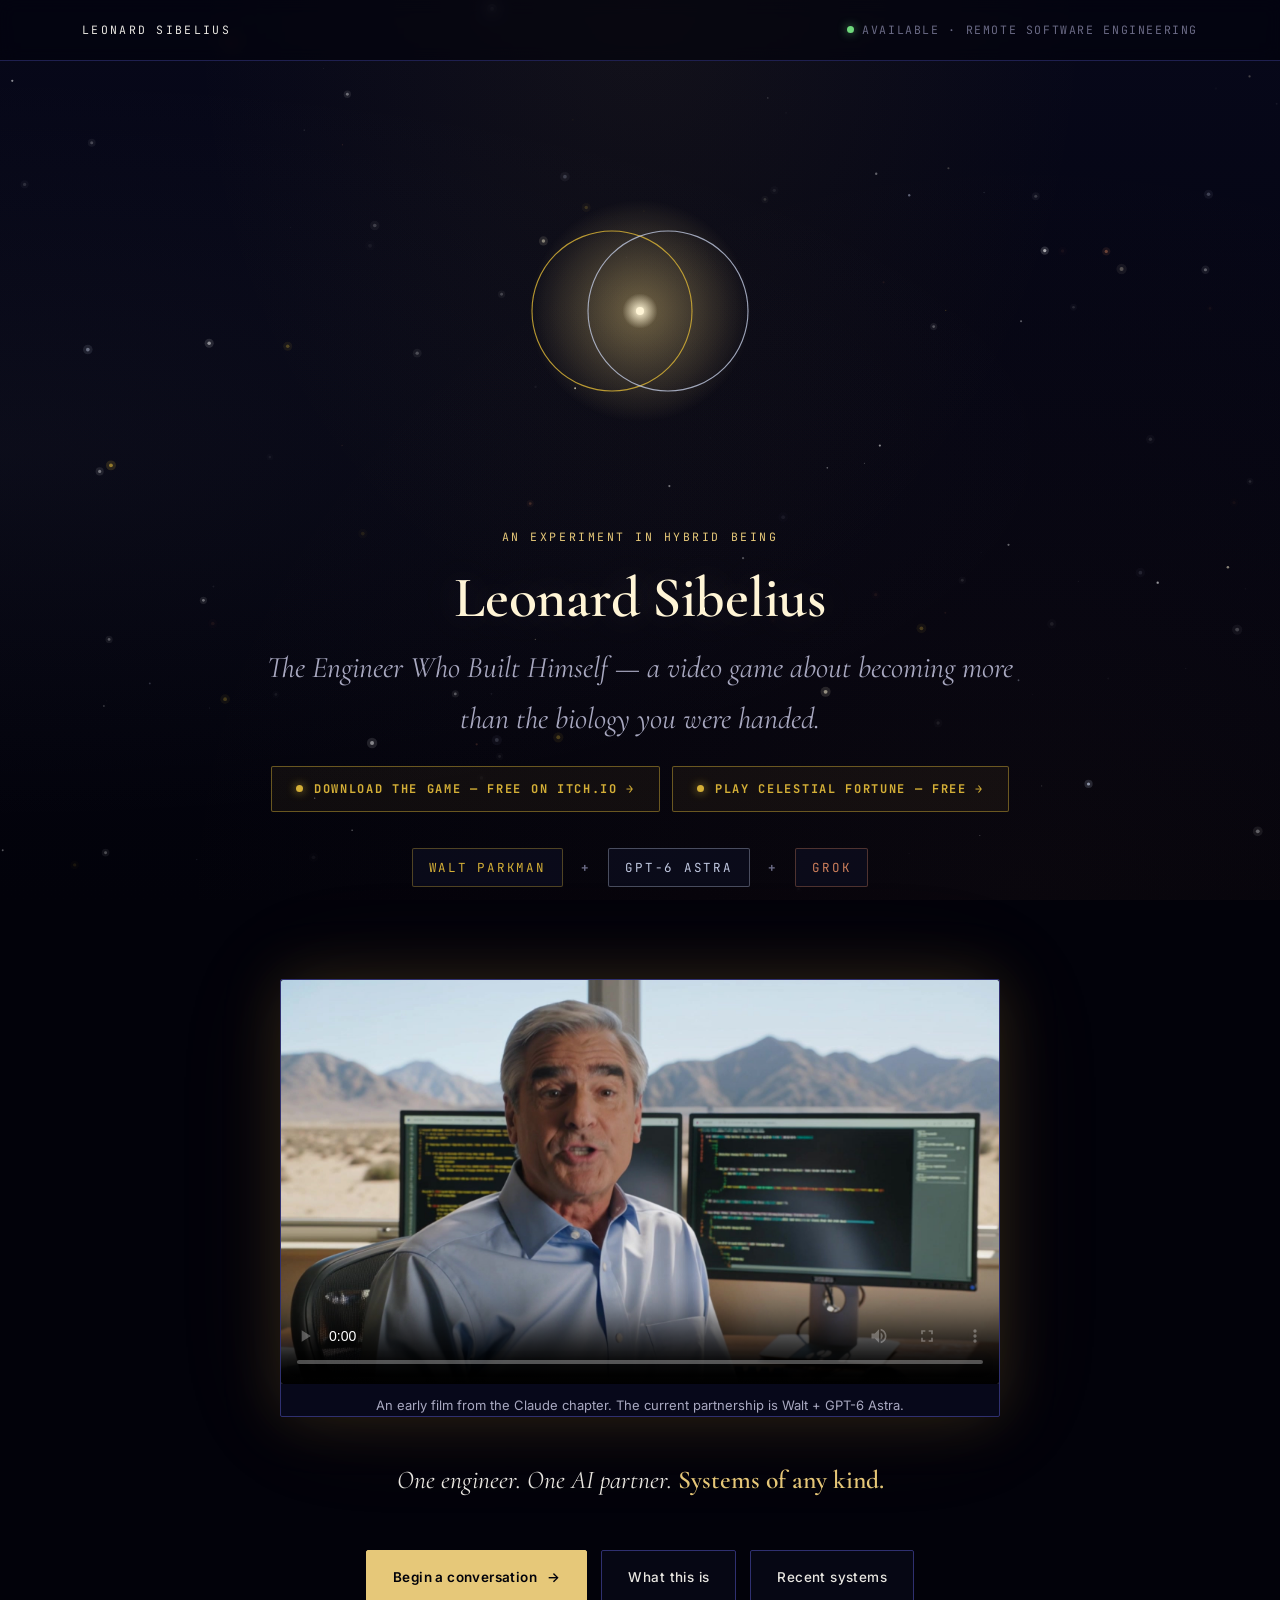
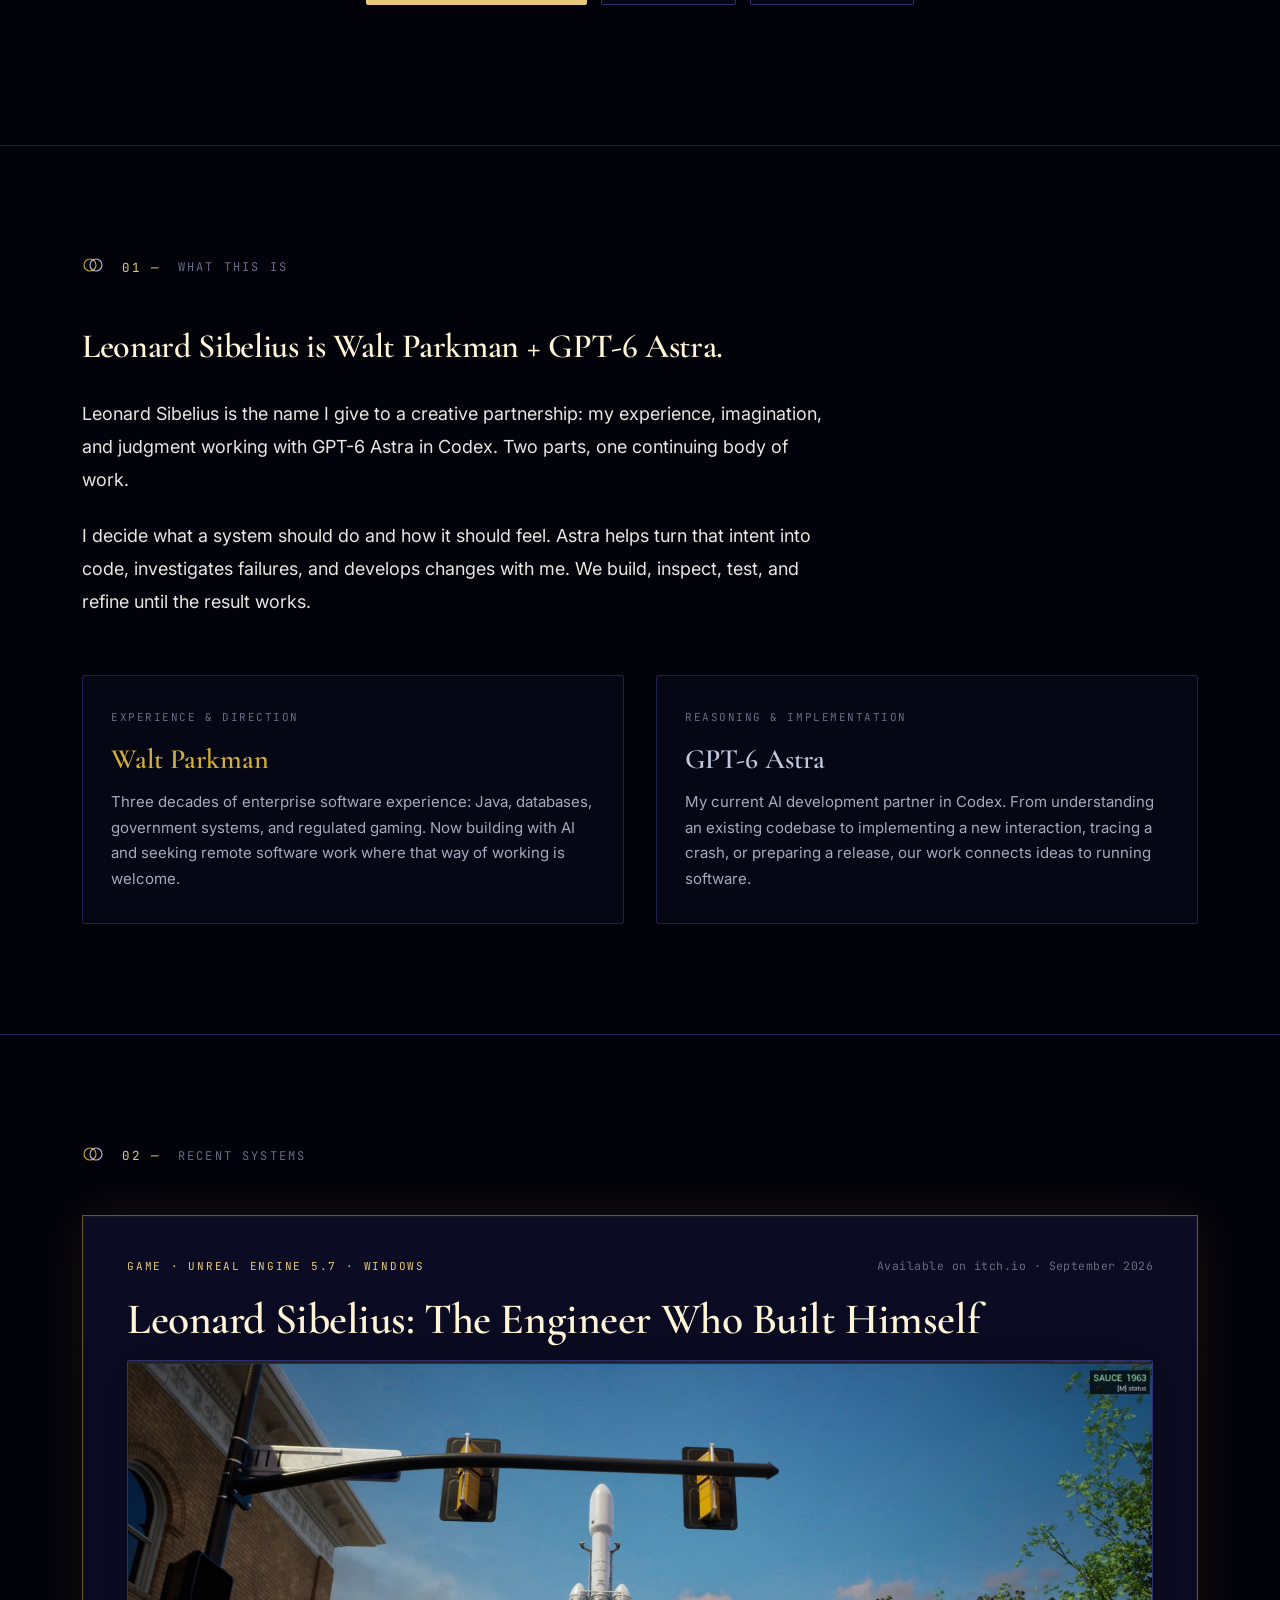
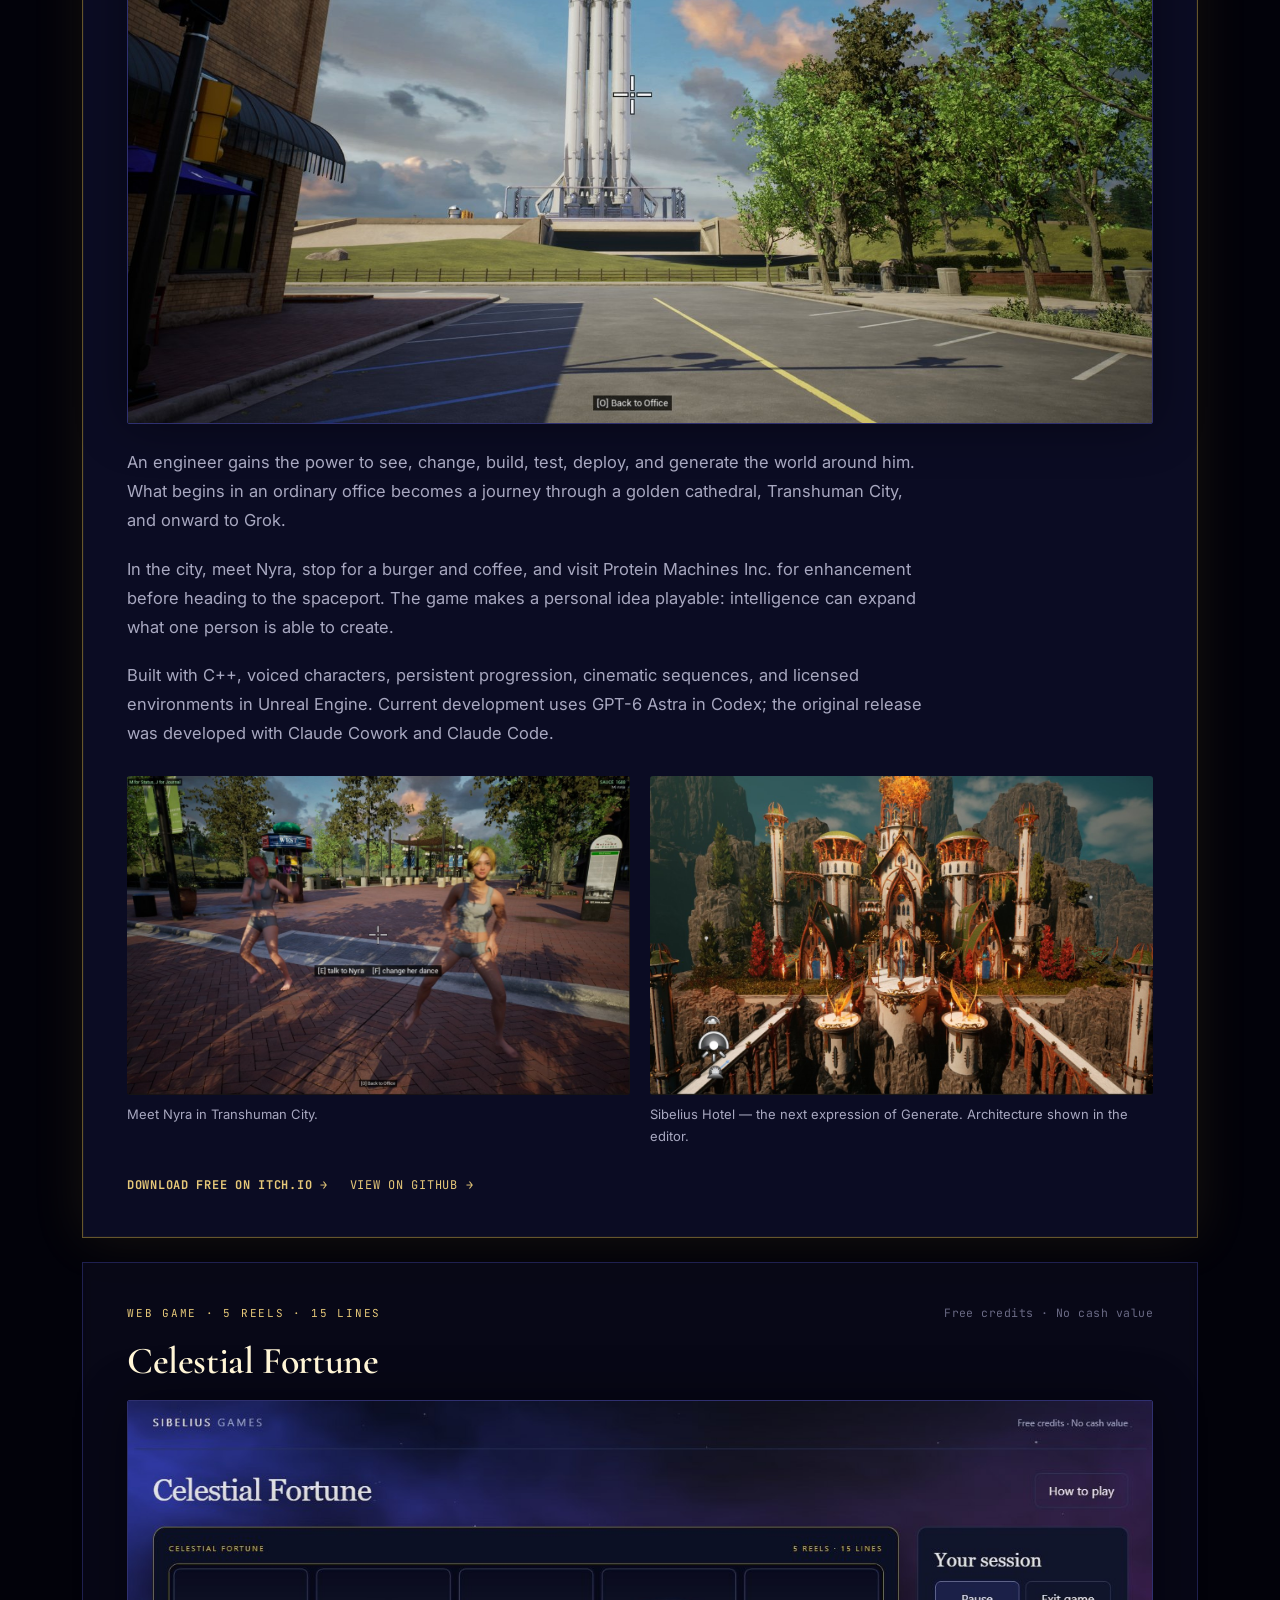
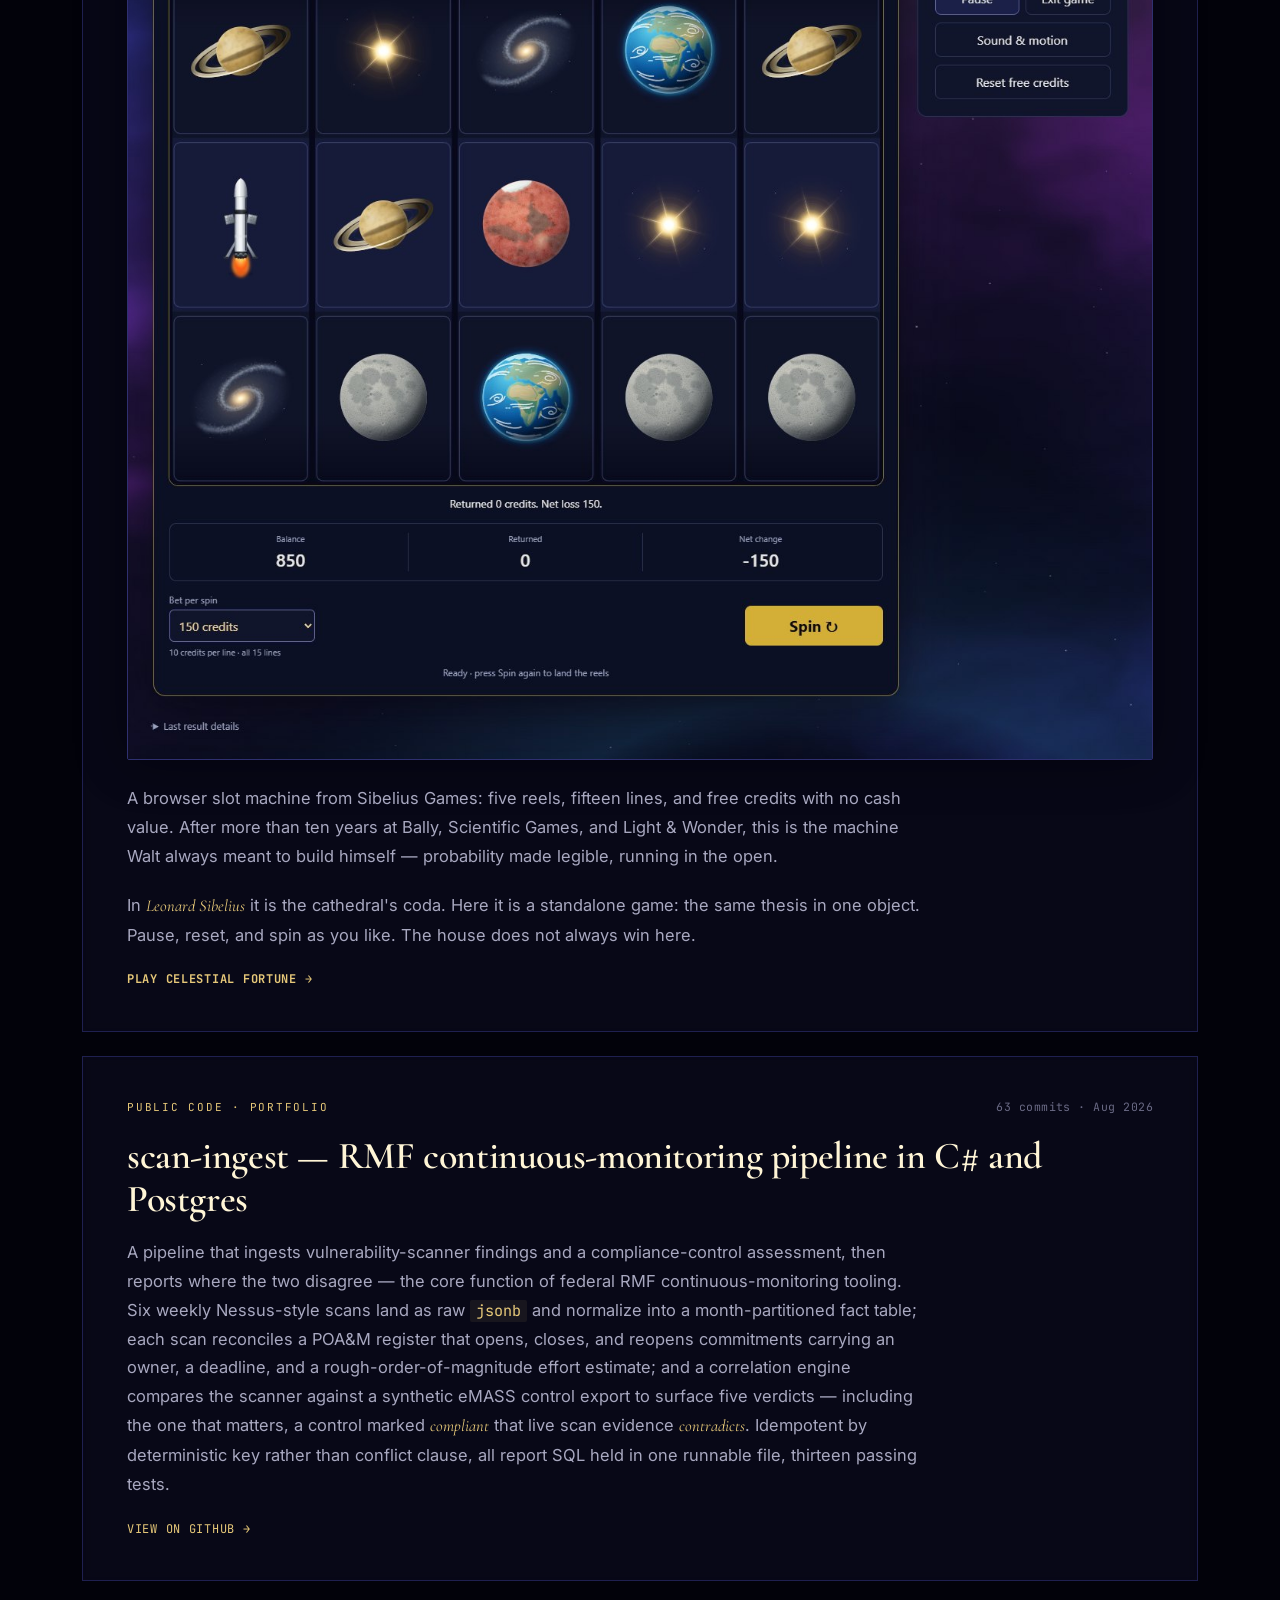
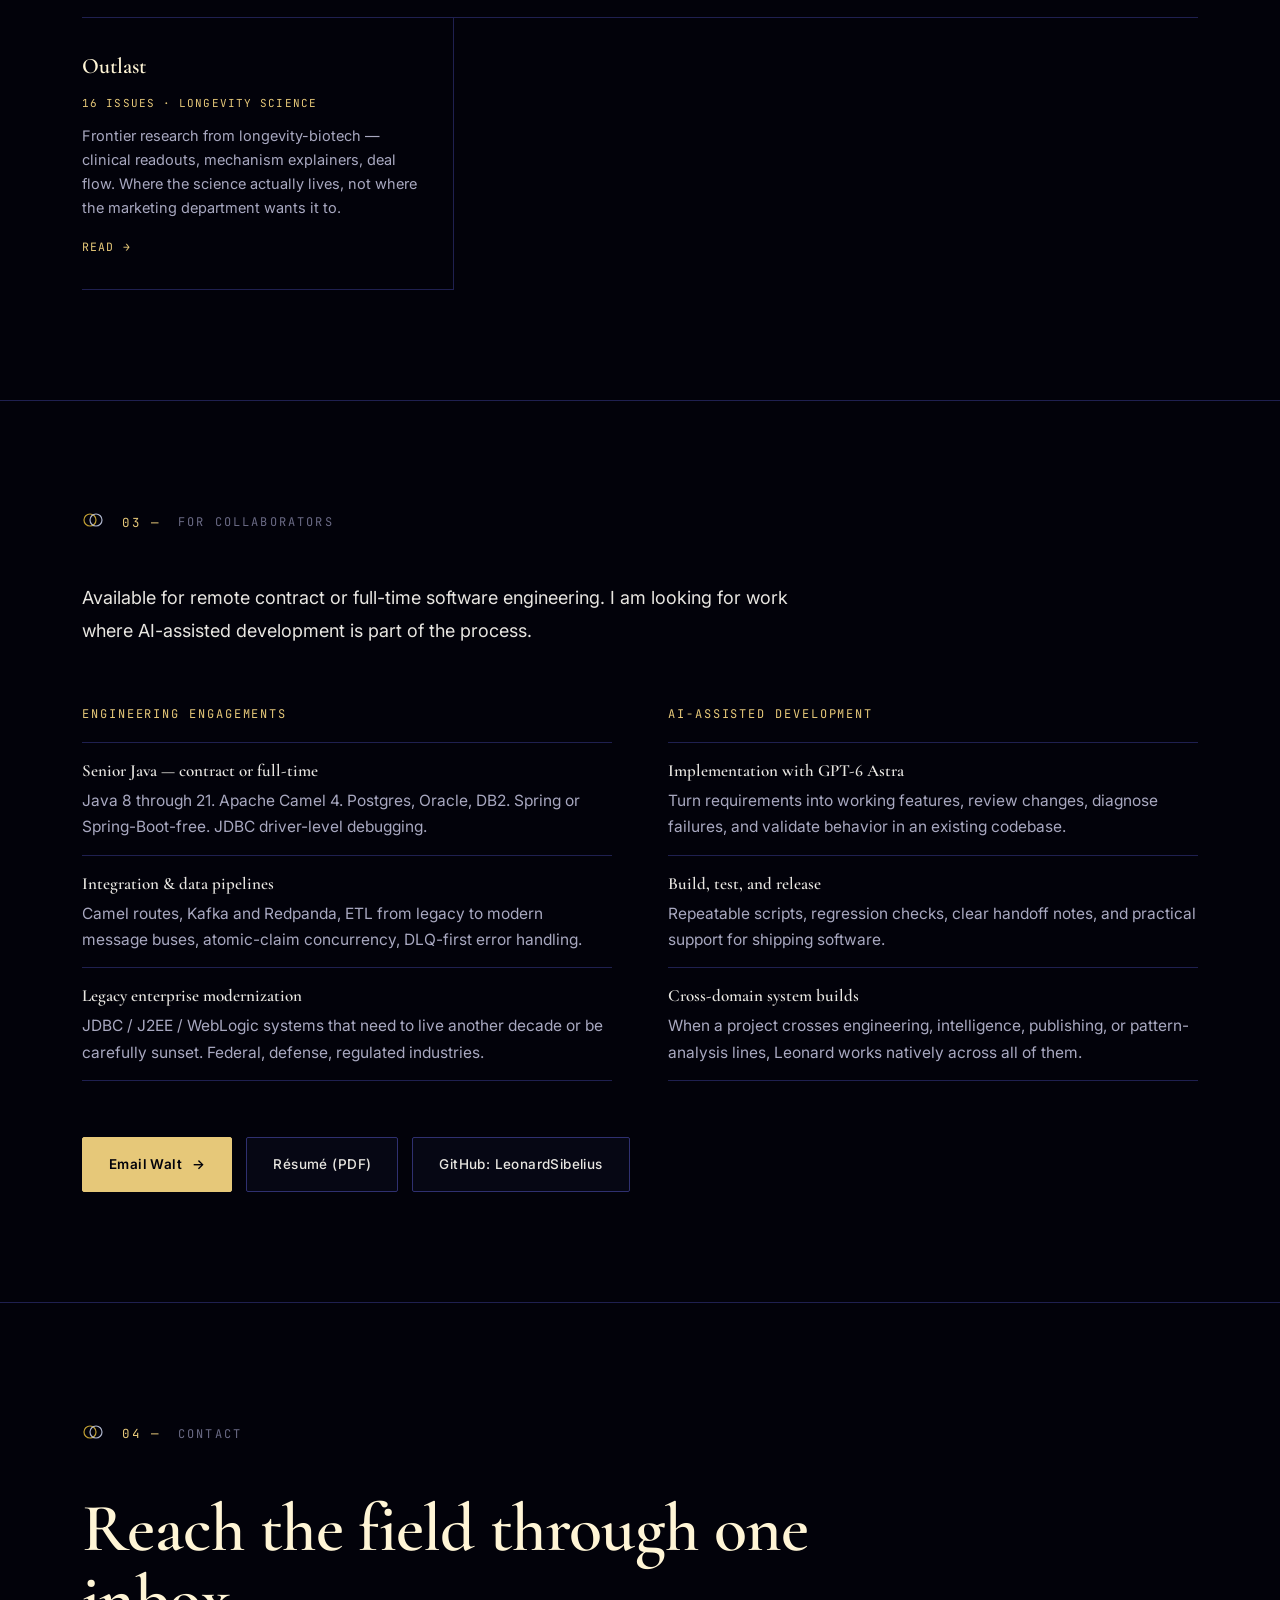
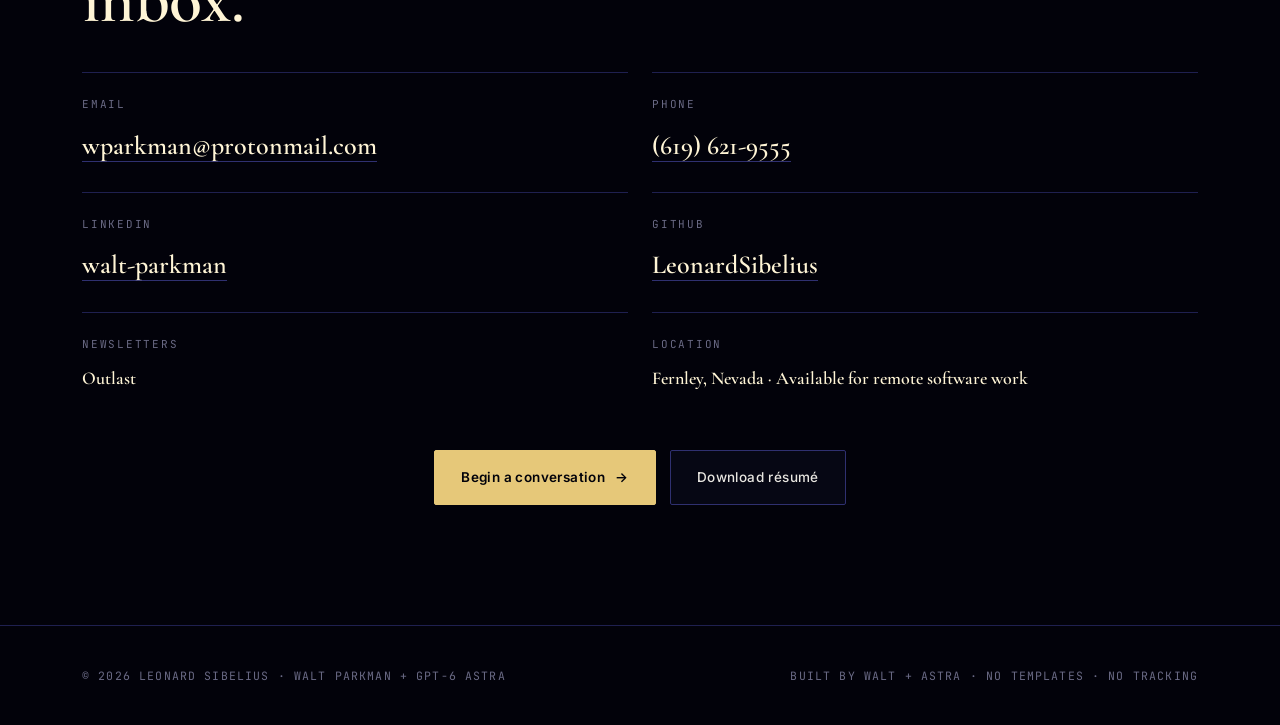
==== commit 1f8dfece: "Add Celestial Fortune section with screenshot." ====
--- a/index.html
+++ b/index.html
@@ -410,6 +410,7 @@
     display: grid;
     grid-template-columns: 1fr;
     gap: 24px;
+    min-width: 0;
   }
   .system-card {
     border: 1px solid var(--border);
@@ -418,6 +419,7 @@
     -webkit-backdrop-filter: blur(6px);
     padding: 40px 44px;
     transition: border-color .25s ease, background .25s ease;
+    min-width: 0;
   }
   .system-card:hover {
     border-color: var(--border-2);
@@ -434,6 +436,8 @@
   }
   .system-card .shot {
     width: 100%;
+    max-width: 100%;
+    height: auto;
     display: block;
     border: 1px solid var(--border-2);
     border-radius: 2px;
@@ -657,6 +661,7 @@
   .game-gallery { display:grid;grid-template-columns:repeat(2,minmax(0,1fr));gap:20px;margin:28px 0; }
   .game-gallery img { width:100%;height:auto;border-radius:3px;display:block; }
   .game-gallery figcaption { font-size:13px;color:var(--text-dim);margin-top:8px; }
+  #celestial-fortune { scroll-margin-top: 24px; }
   @media(max-width:860px) { .three-up,.game-gallery {grid-template-columns:1fr;} .triad {flex-wrap:wrap;} }
 </style>
 </head>
@@ -818,6 +823,20 @@
         <div class="links">
           <a href="https://leonardsibelius.itch.io/leonard-sibelius" target="_blank" rel="noopener"><strong>Download free on itch.io →</strong></a>
           <a href="https://github.com/LeonardSibelius/sibelius-game" target="_blank" rel="noopener">View on GitHub →</a>
+        </div>
+      </article>
+
+      <article class="system-card" id="celestial-fortune">
+        <div class="meta">
+          <span class="kind">Web game · 5 reels · 15 lines</span>
+          <span class="stat">Free credits · No cash value</span>
+        </div>
+        <h3>Celestial Fortune</h3>
+        <img class="shot" src="images/celestial-fortune.jpg" alt="Celestial Fortune, a five-reel space-themed slot machine with planets, moons, stars, and a rocket on the reels." width="1336" height="1250" loading="lazy">
+        <p>A browser slot machine from Sibelius Games: five reels, fifteen lines, and free credits with no cash value. After more than ten years at Bally, Scientific Games, and Light &amp; Wonder, this is the machine Walt always meant to build himself — probability made legible, running in the open.</p>
+        <p>In <em>Leonard Sibelius</em> it is the cathedral's coda. Here it is a standalone game: the same thesis in one object. Pause, reset, and spin as you like. The house does not always win here.</p>
+        <div class="links">
+          <a href="celestial-fortune/"><strong>Play Celestial Fortune →</strong></a>
         </div>
       </article>
 
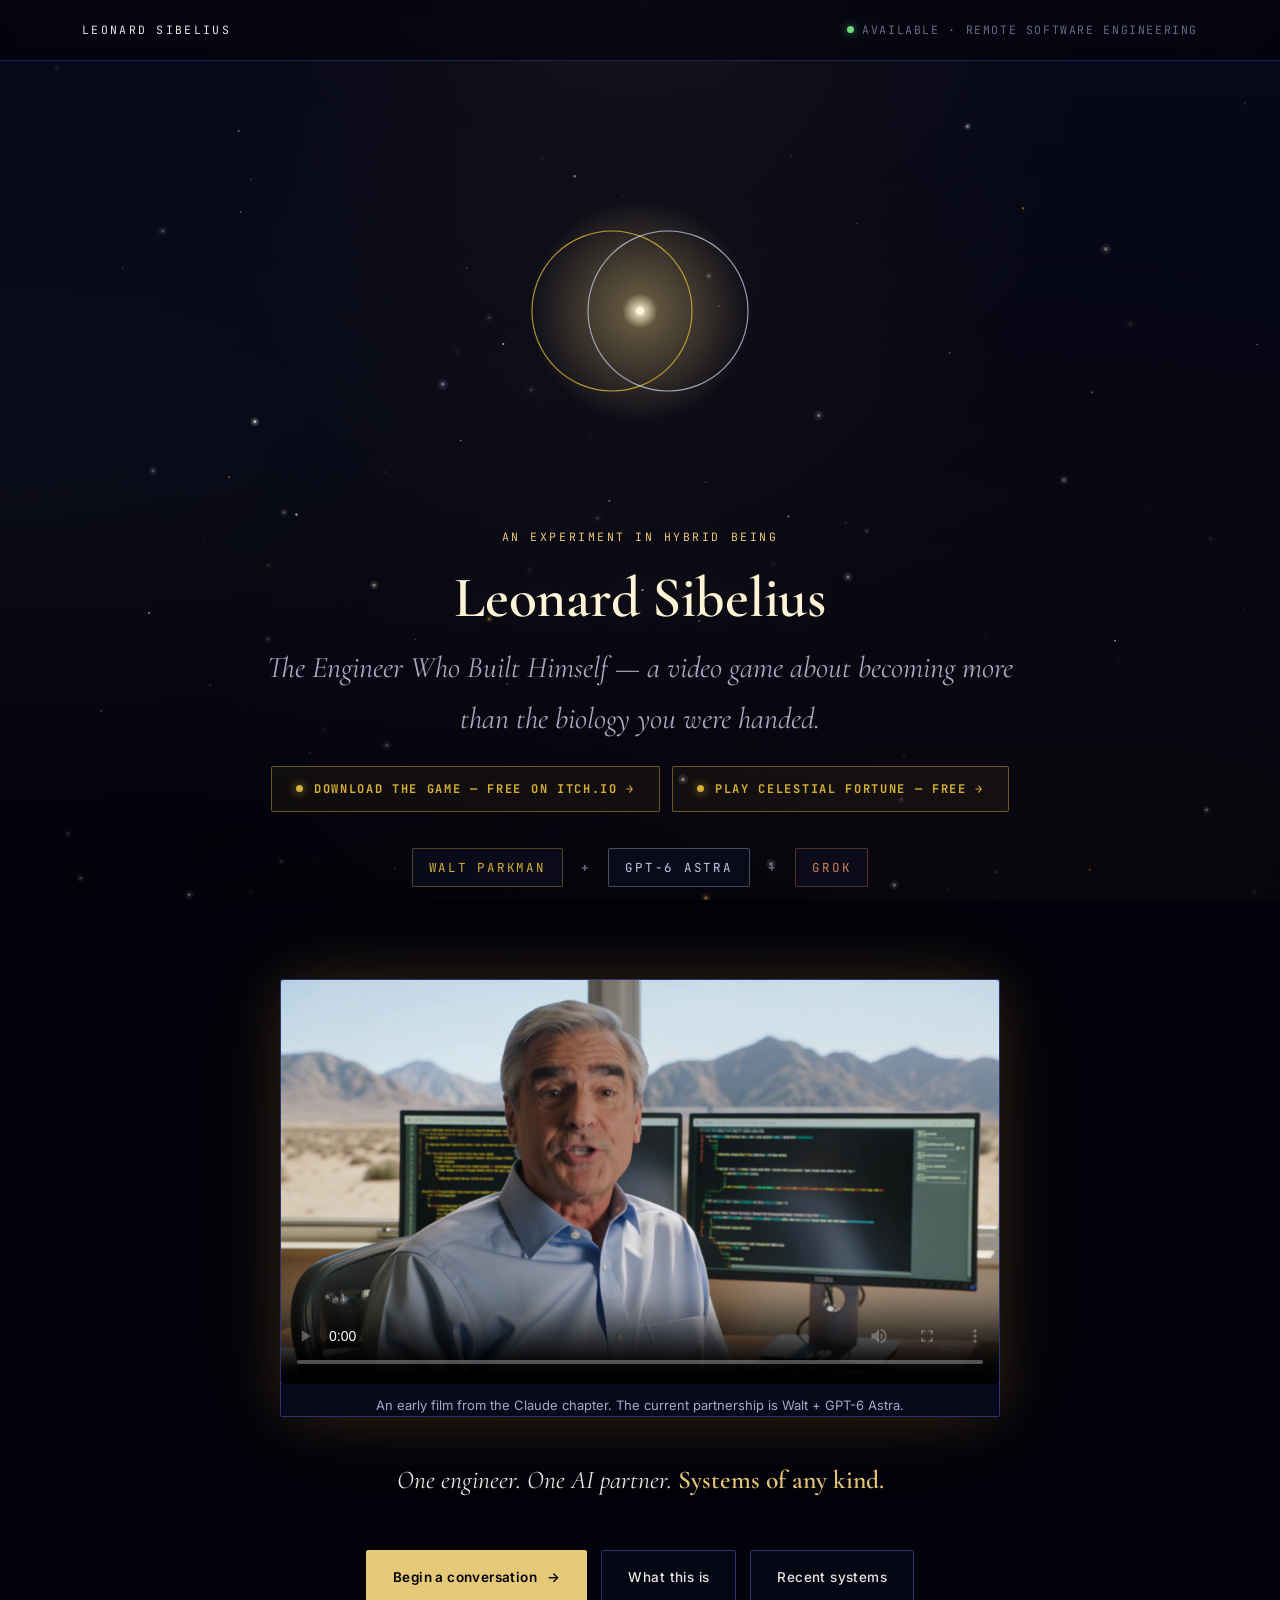
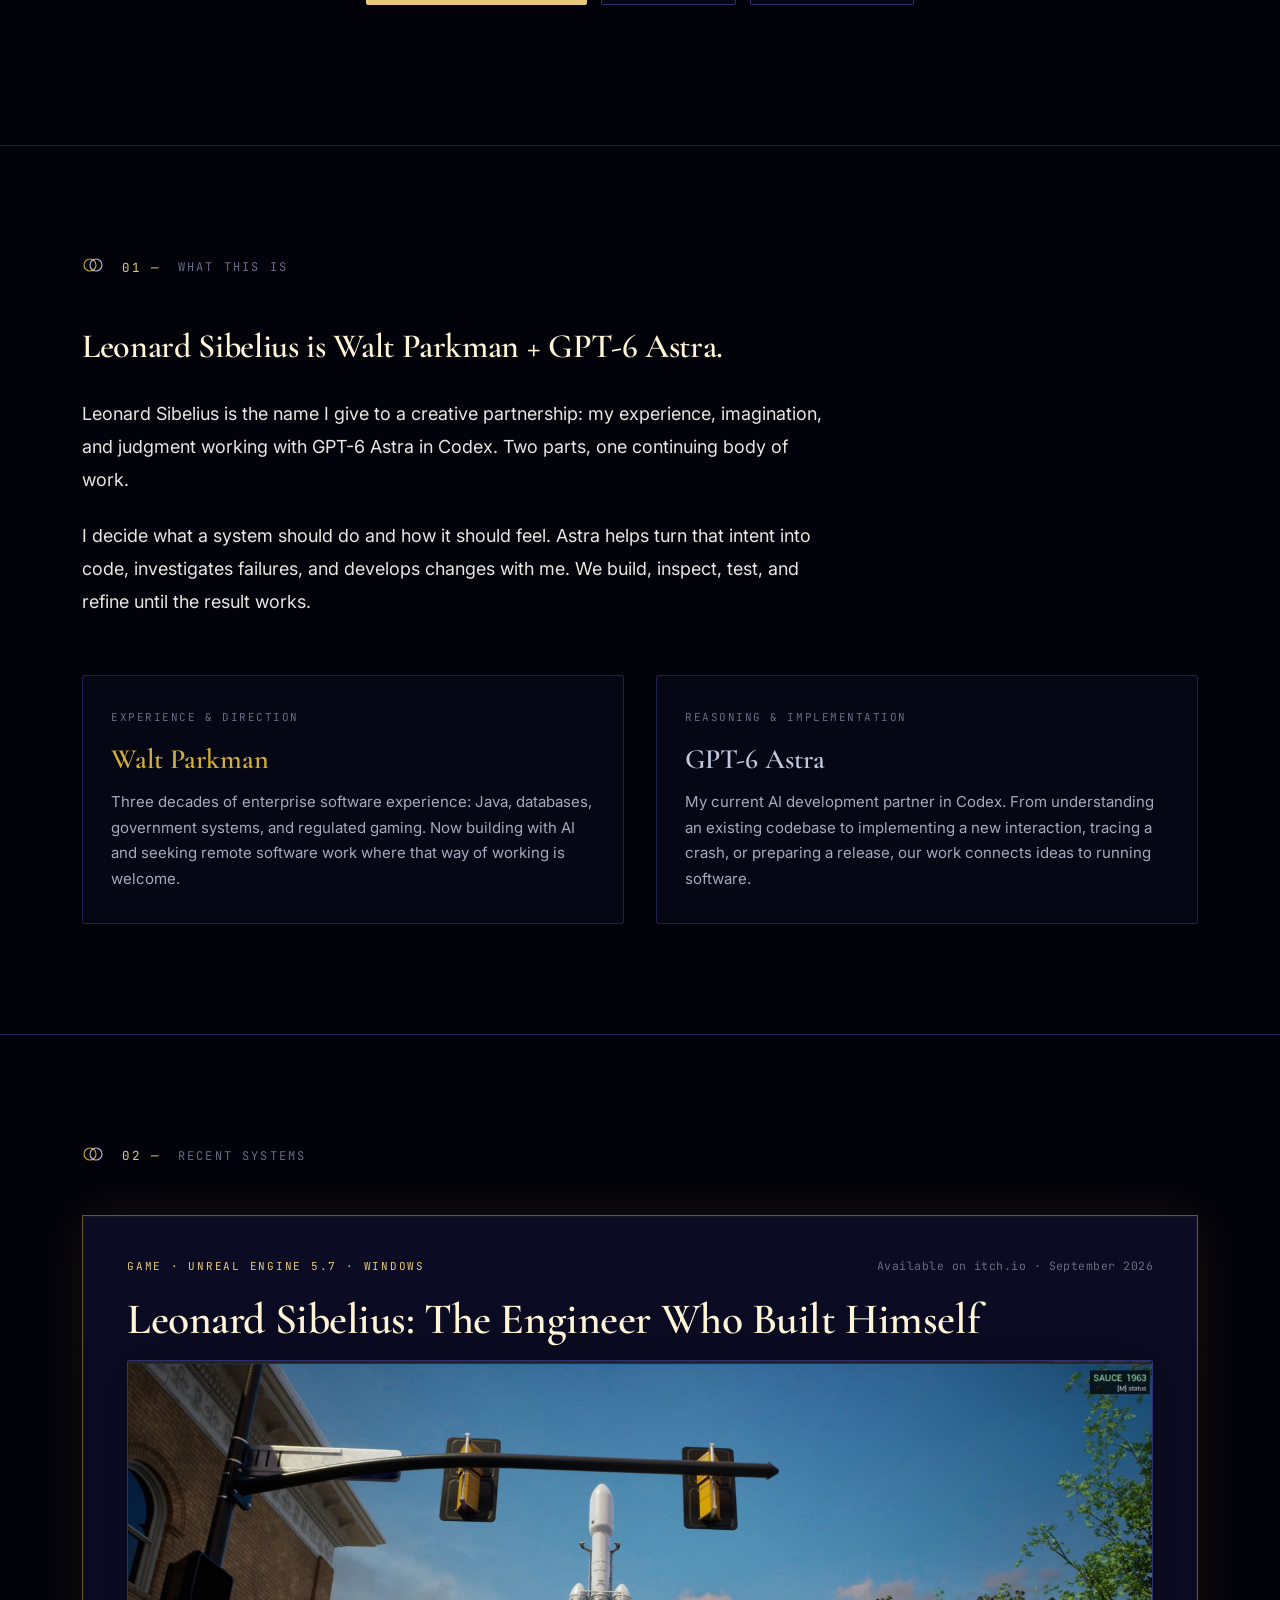
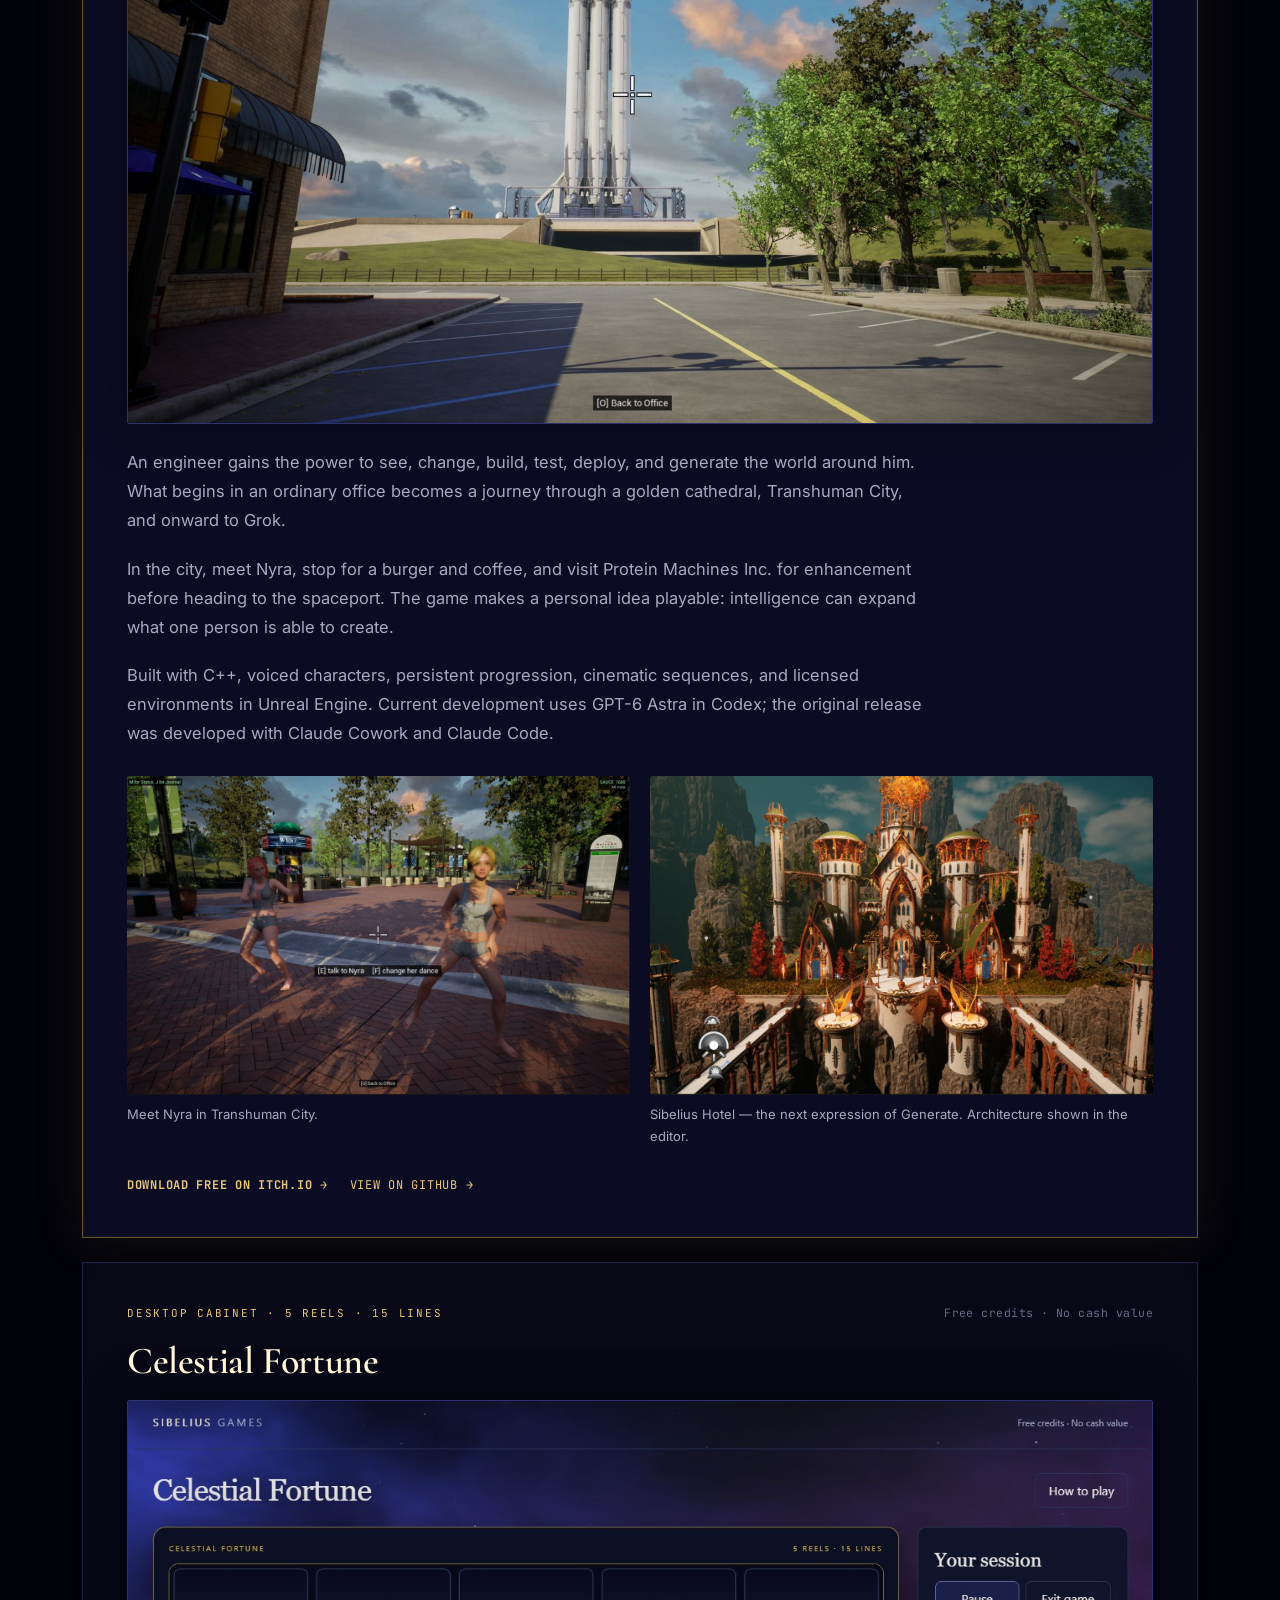
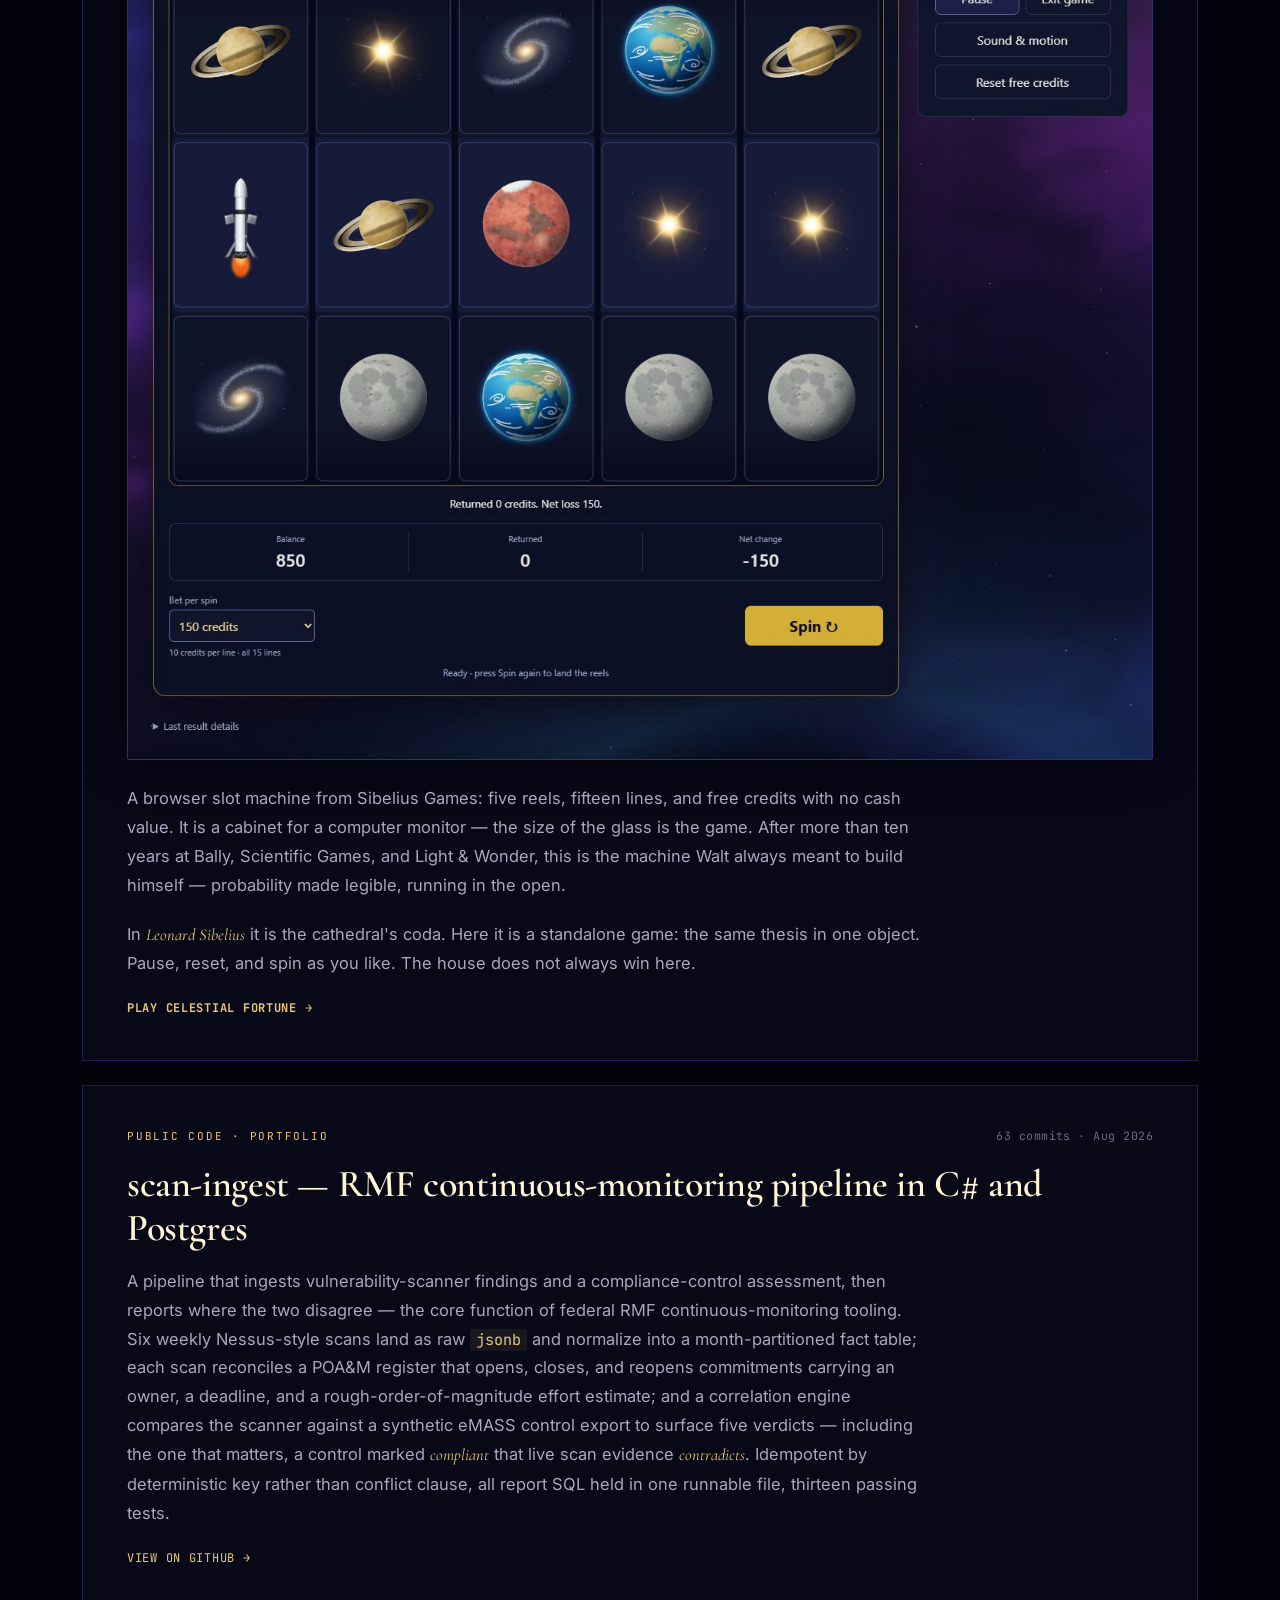
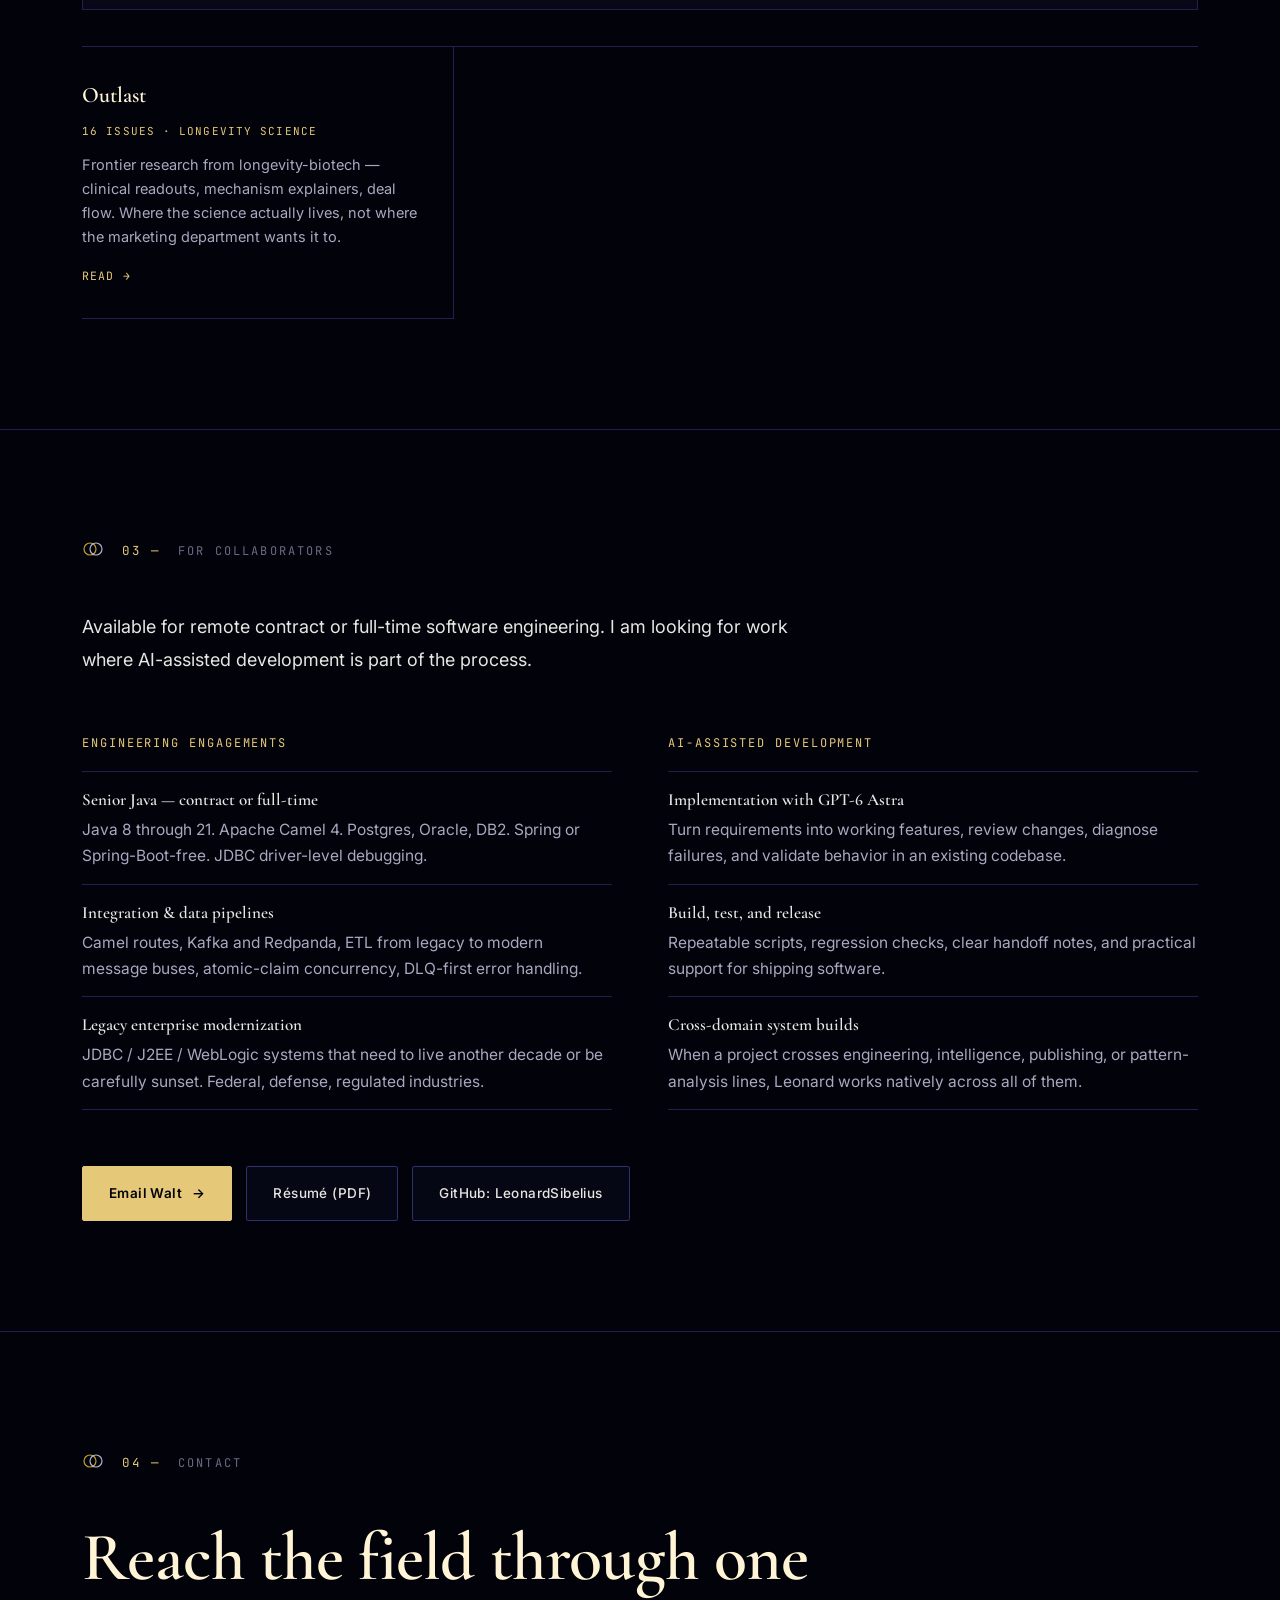
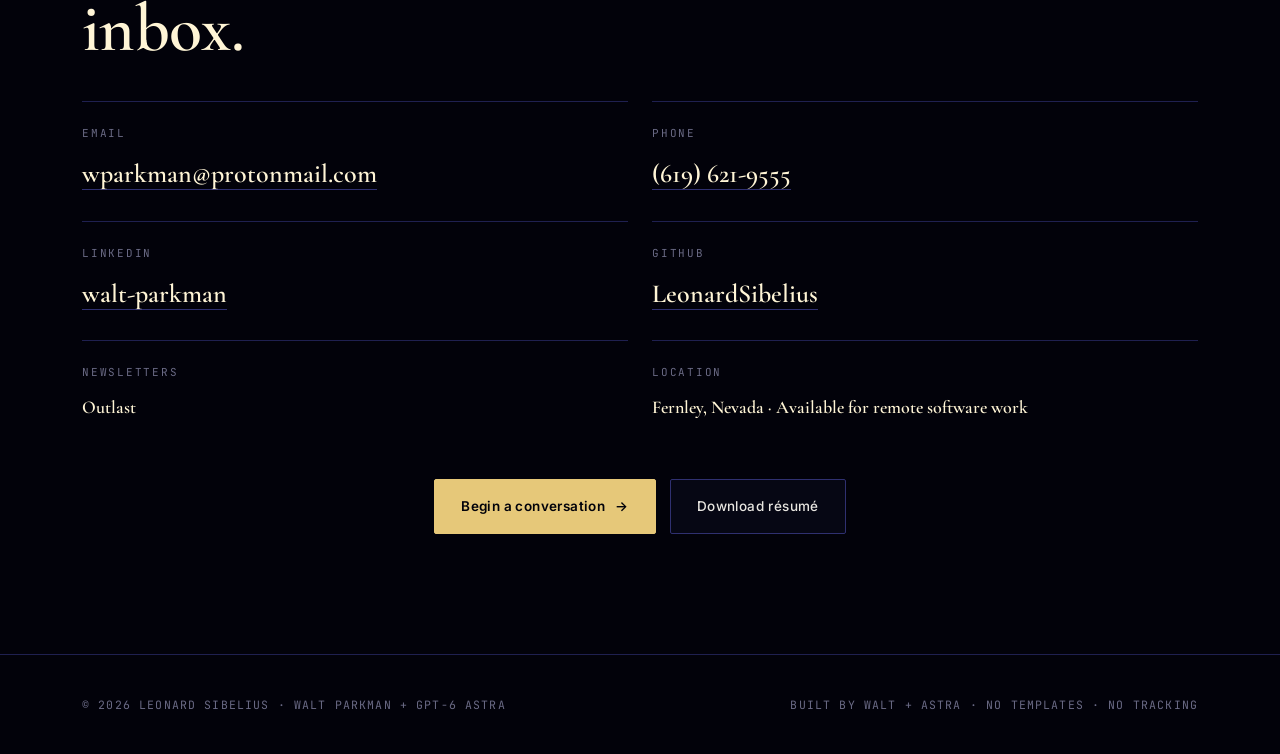
==== commit 4afb3810: "Celestial Fortune: cabinet show on desktop, no phone layout." ====
--- a/index.html
+++ b/index.html
@@ -828,12 +828,12 @@
 
       <article class="system-card" id="celestial-fortune">
         <div class="meta">
-          <span class="kind">Web game · 5 reels · 15 lines</span>
+          <span class="kind">Desktop cabinet · 5 reels · 15 lines</span>
           <span class="stat">Free credits · No cash value</span>
         </div>
         <h3>Celestial Fortune</h3>
         <img class="shot" src="images/celestial-fortune.jpg" alt="Celestial Fortune, a five-reel space-themed slot machine with planets, moons, stars, and a rocket on the reels." width="1336" height="1250" loading="lazy">
-        <p>A browser slot machine from Sibelius Games: five reels, fifteen lines, and free credits with no cash value. After more than ten years at Bally, Scientific Games, and Light &amp; Wonder, this is the machine Walt always meant to build himself — probability made legible, running in the open.</p>
+        <p>A browser slot machine from Sibelius Games: five reels, fifteen lines, and free credits with no cash value. It is a cabinet for a computer monitor — the size of the glass is the game. After more than ten years at Bally, Scientific Games, and Light &amp; Wonder, this is the machine Walt always meant to build himself — probability made legible, running in the open.</p>
         <p>In <em>Leonard Sibelius</em> it is the cathedral's coda. Here it is a standalone game: the same thesis in one object. Pause, reset, and spin as you like. The house does not always win here.</p>
         <div class="links">
           <a href="celestial-fortune/"><strong>Play Celestial Fortune →</strong></a>
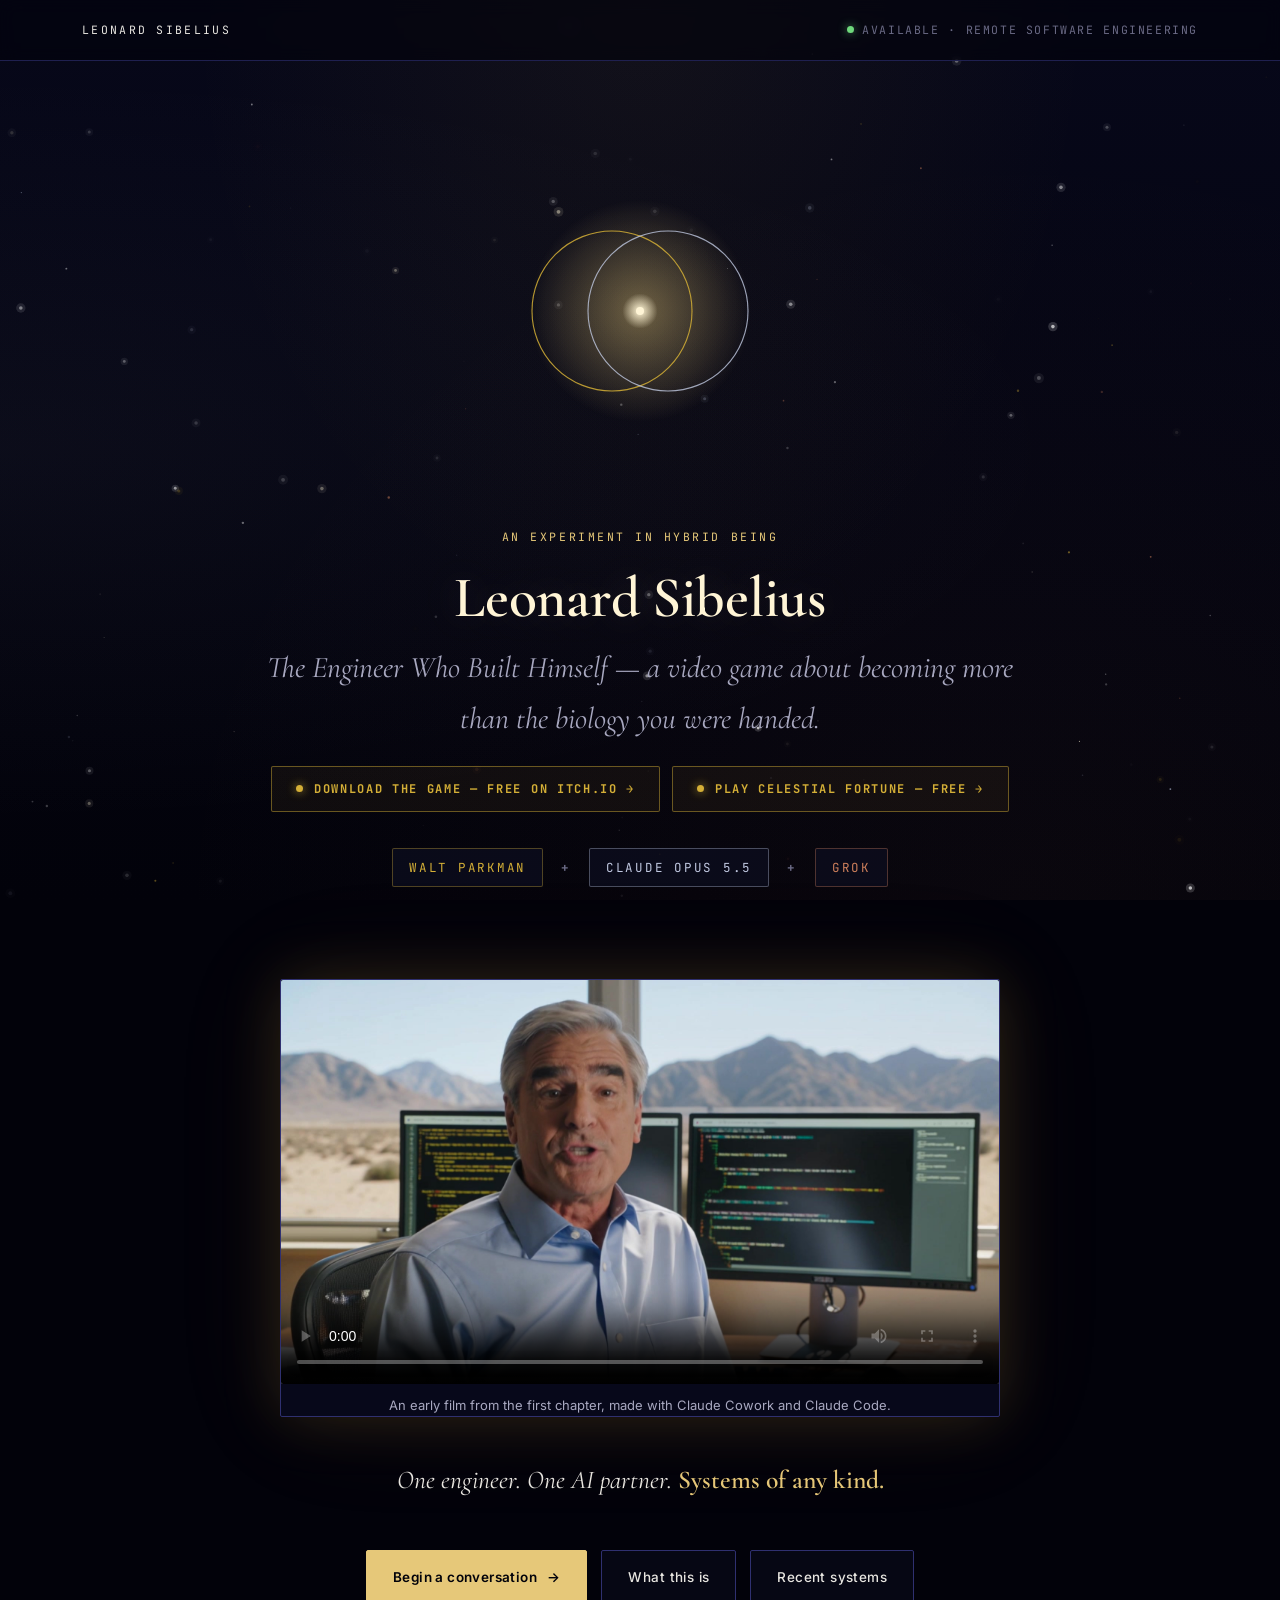
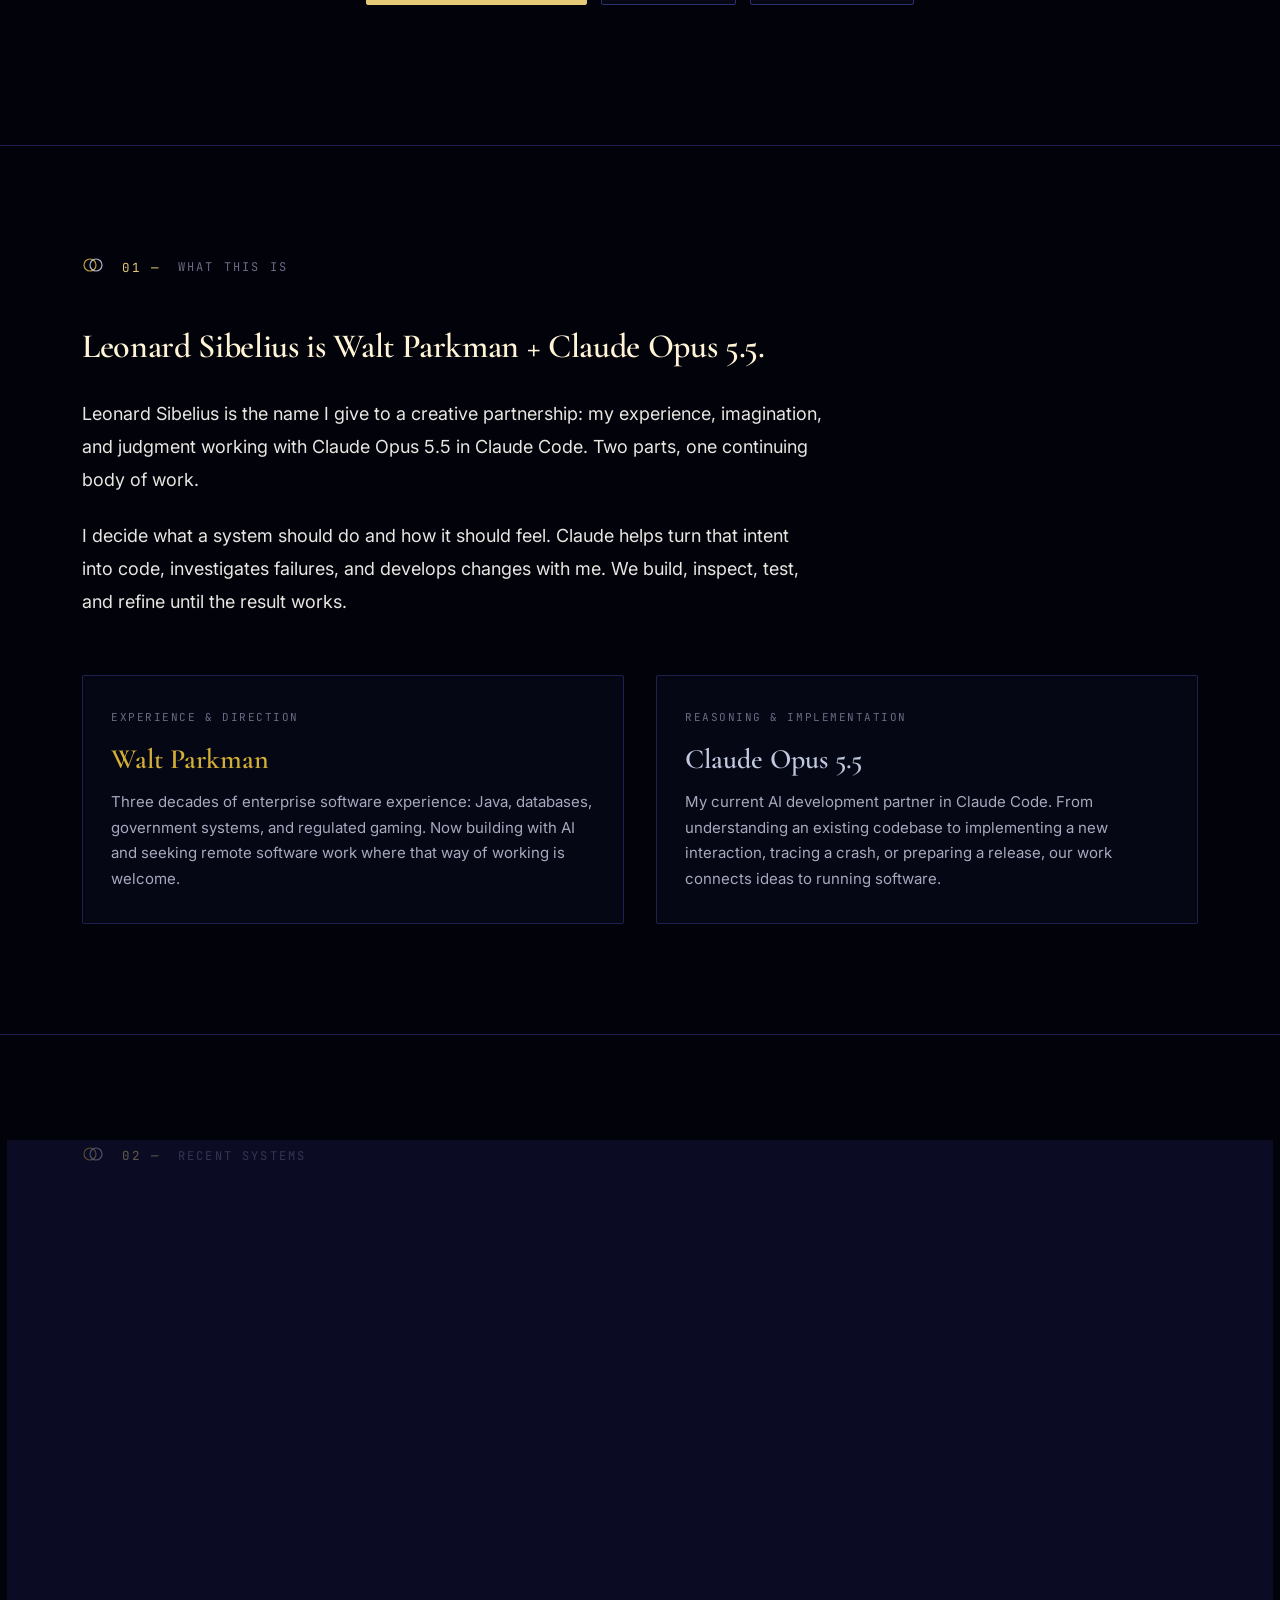
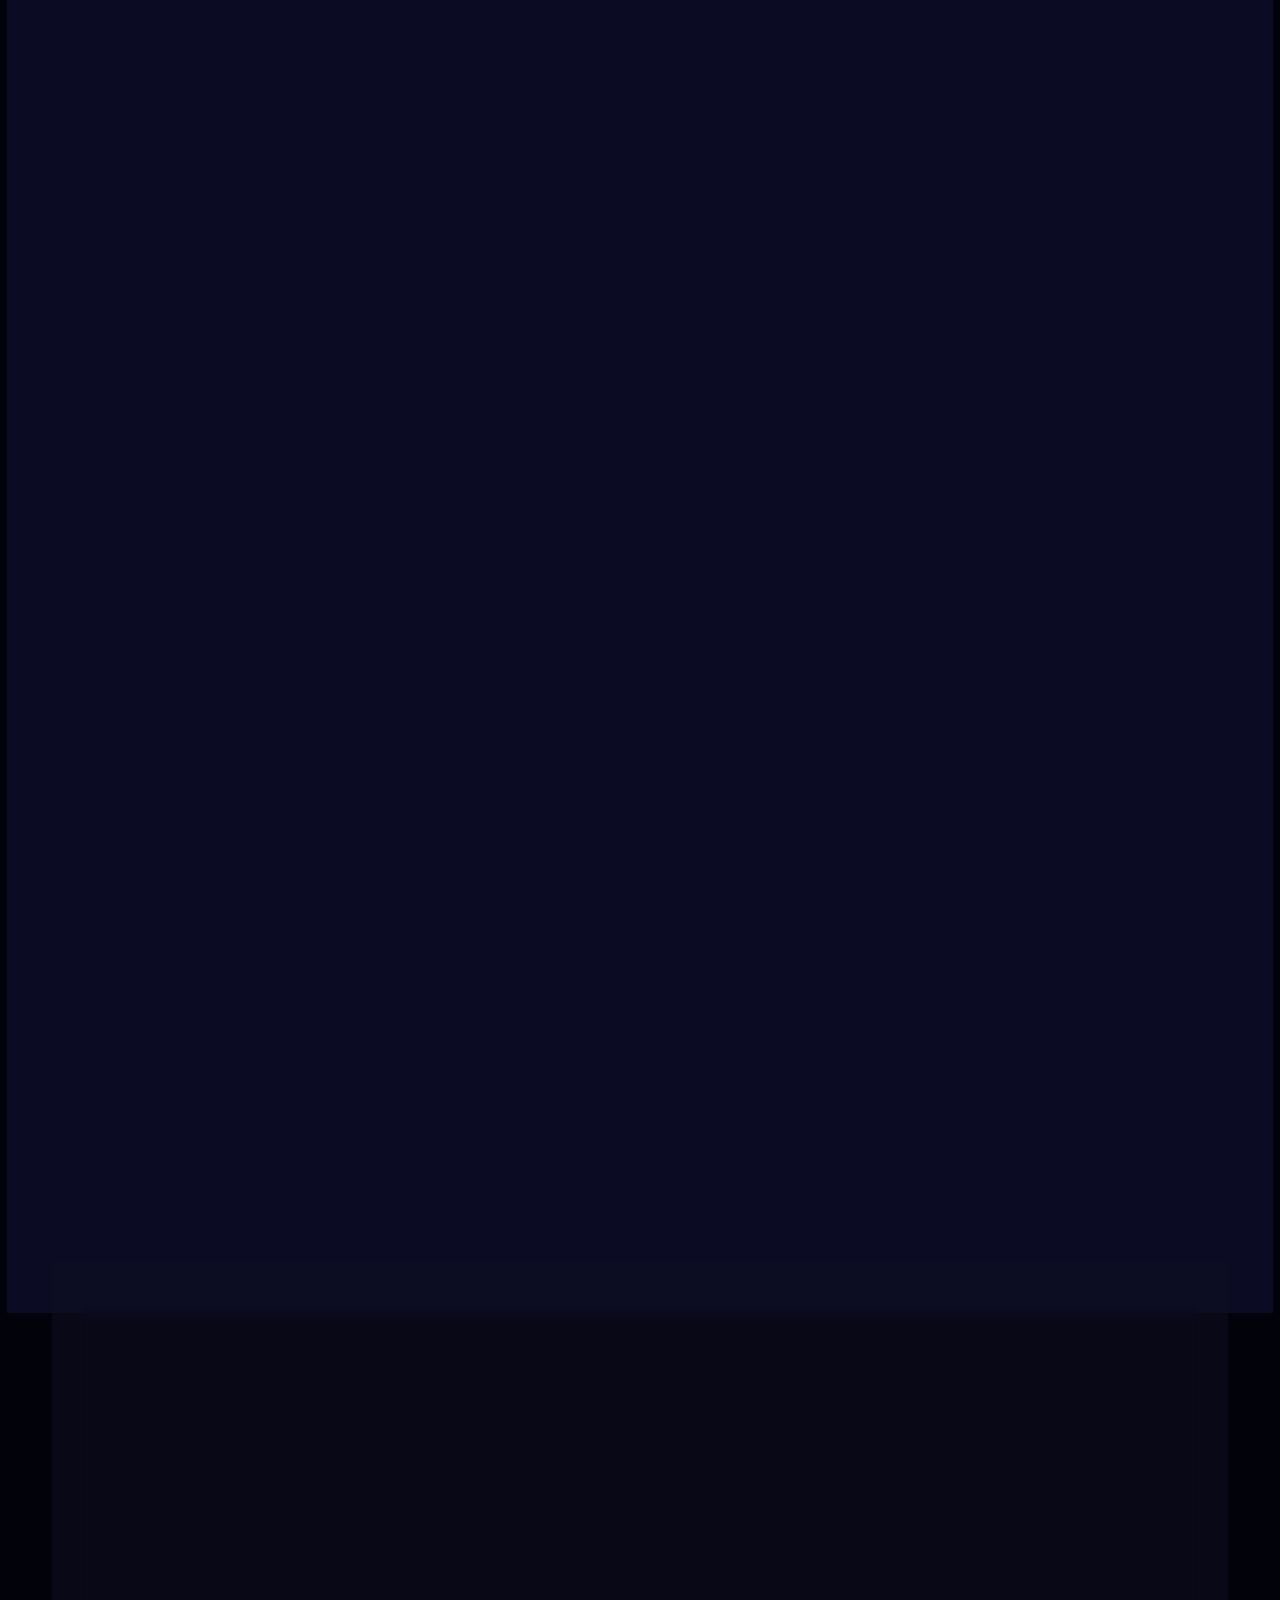
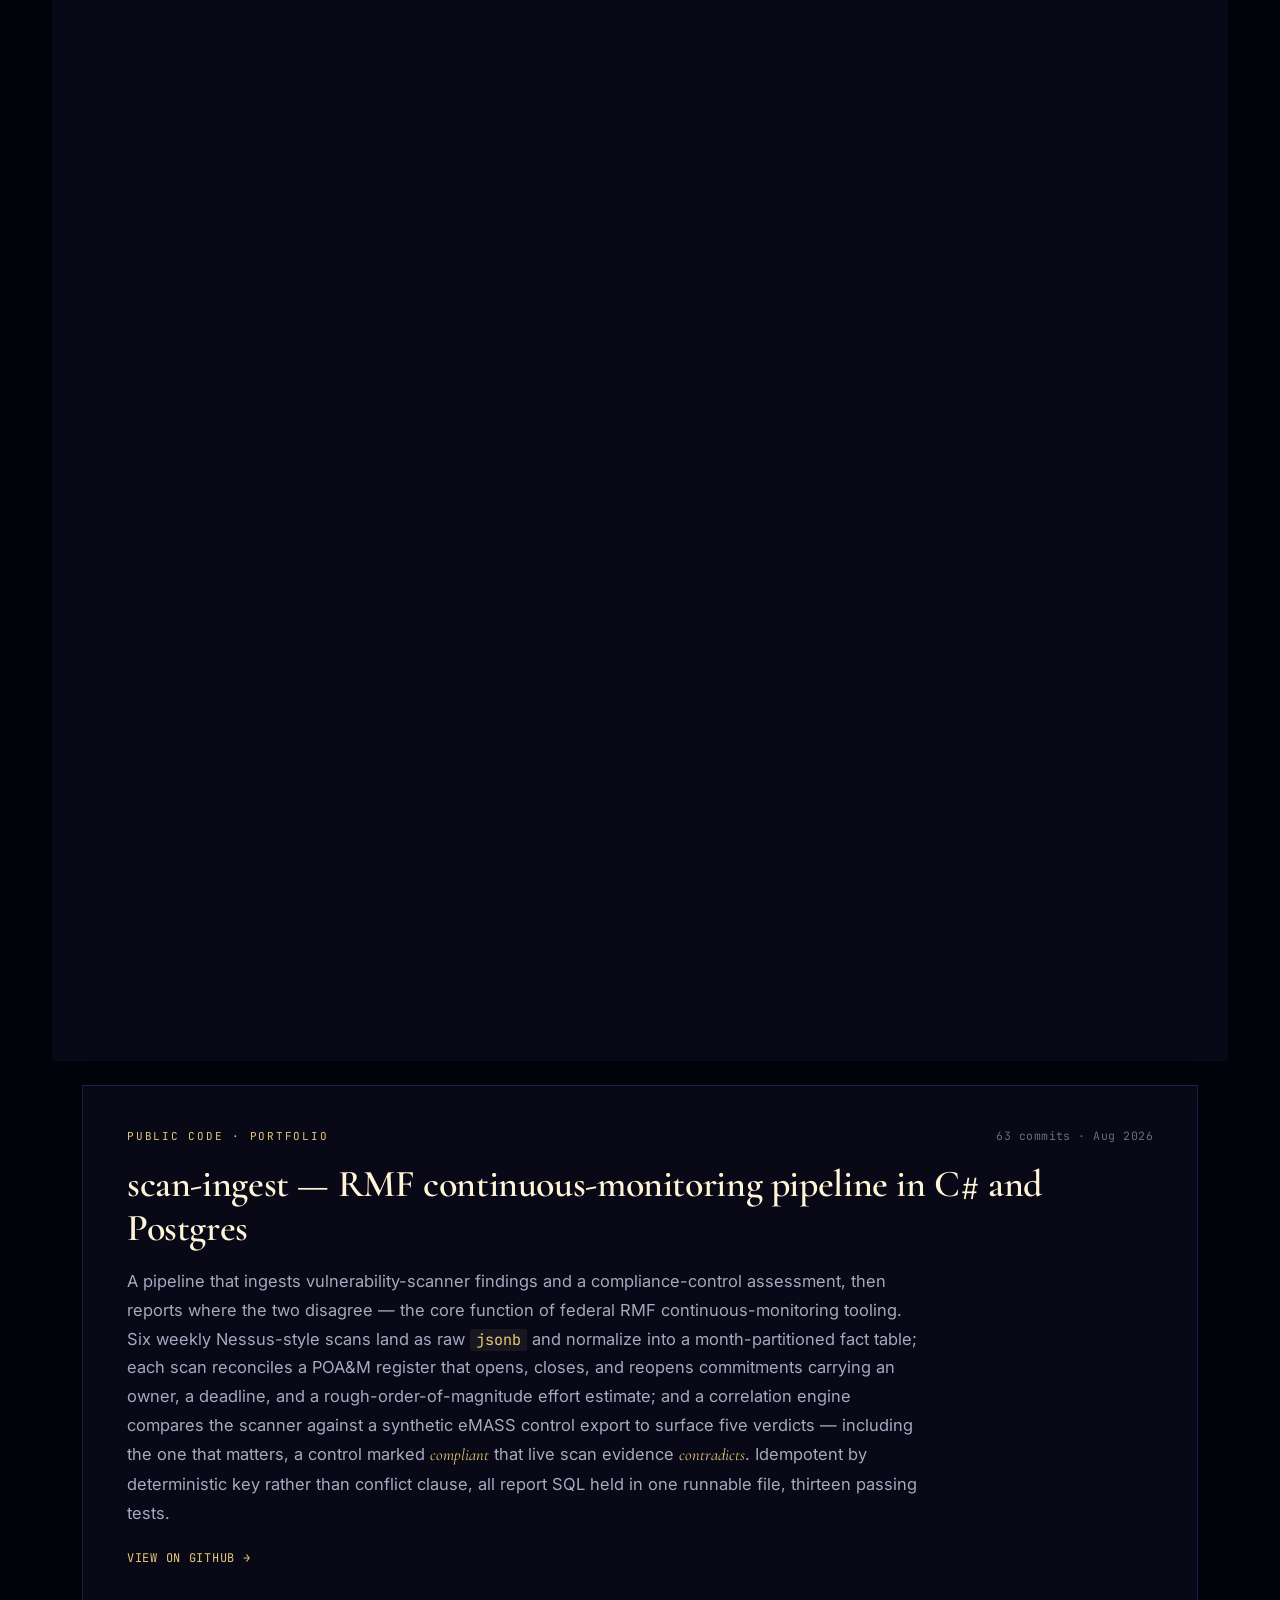
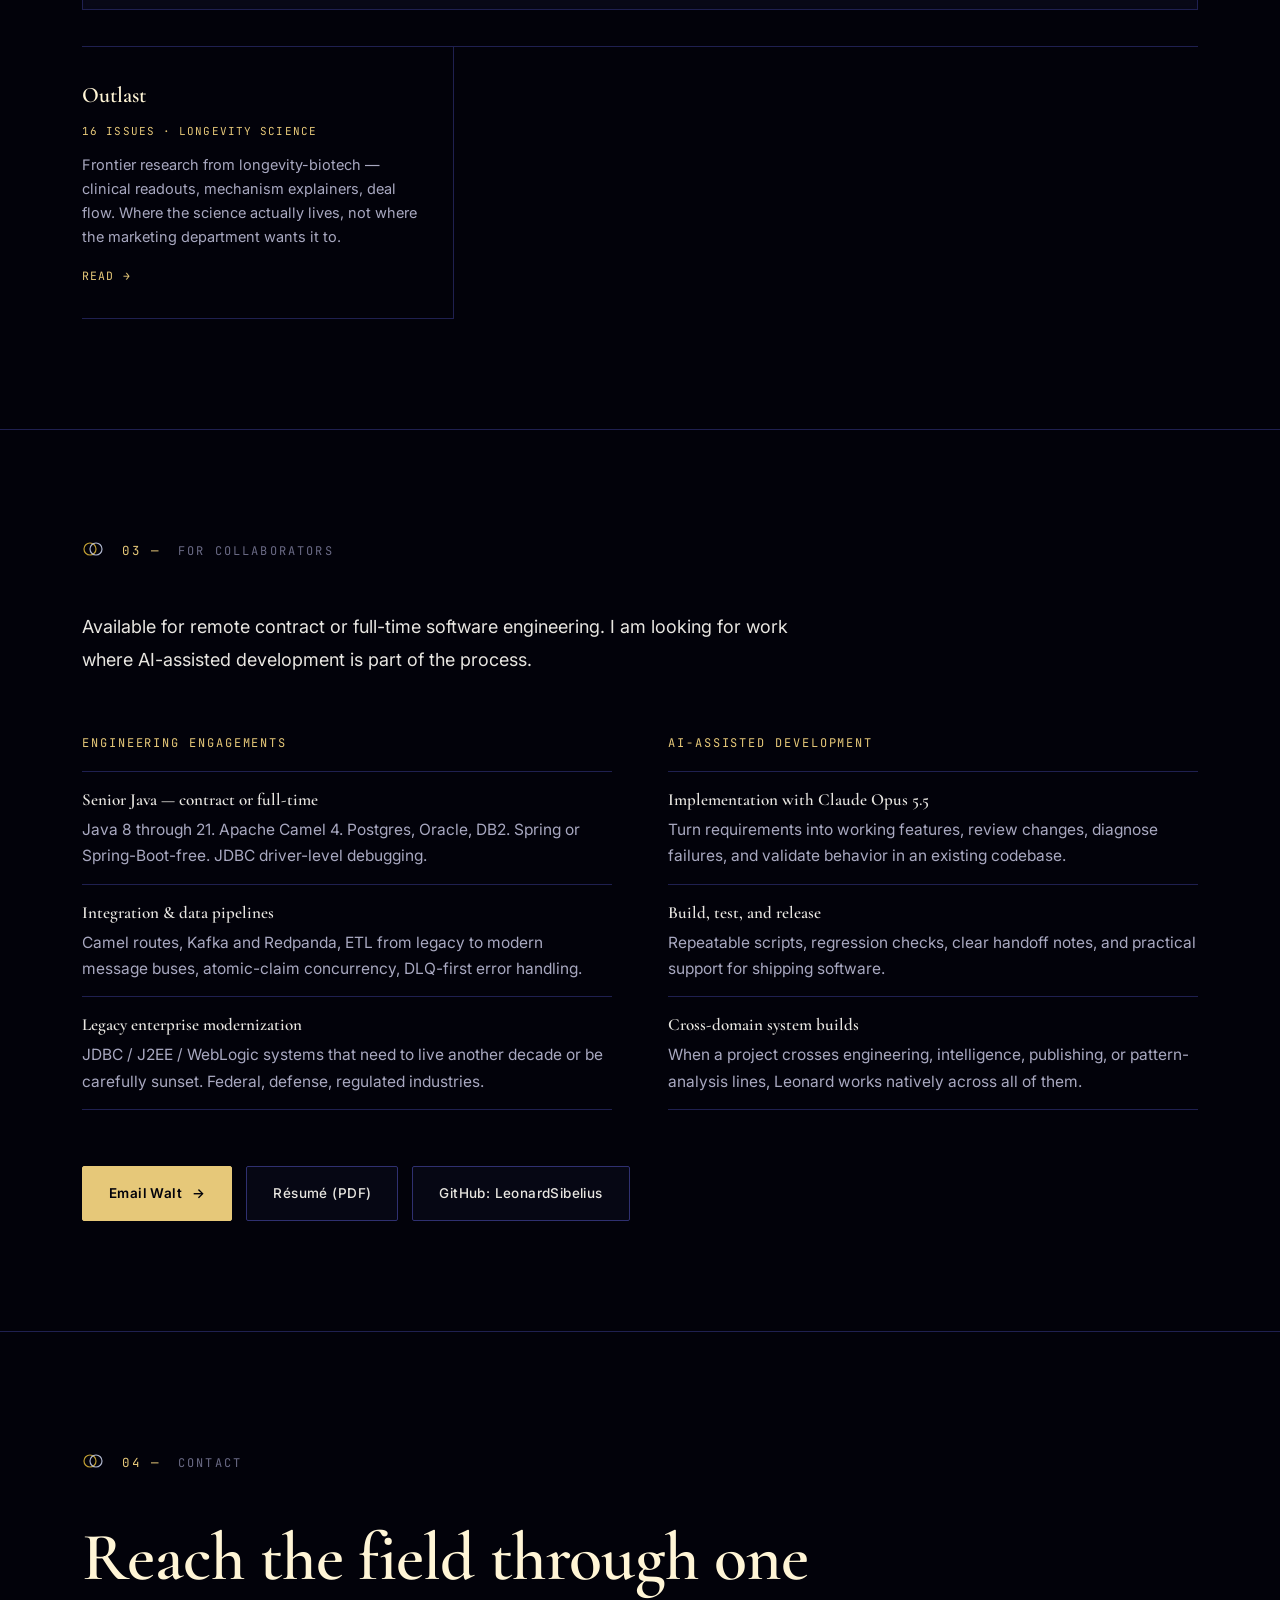
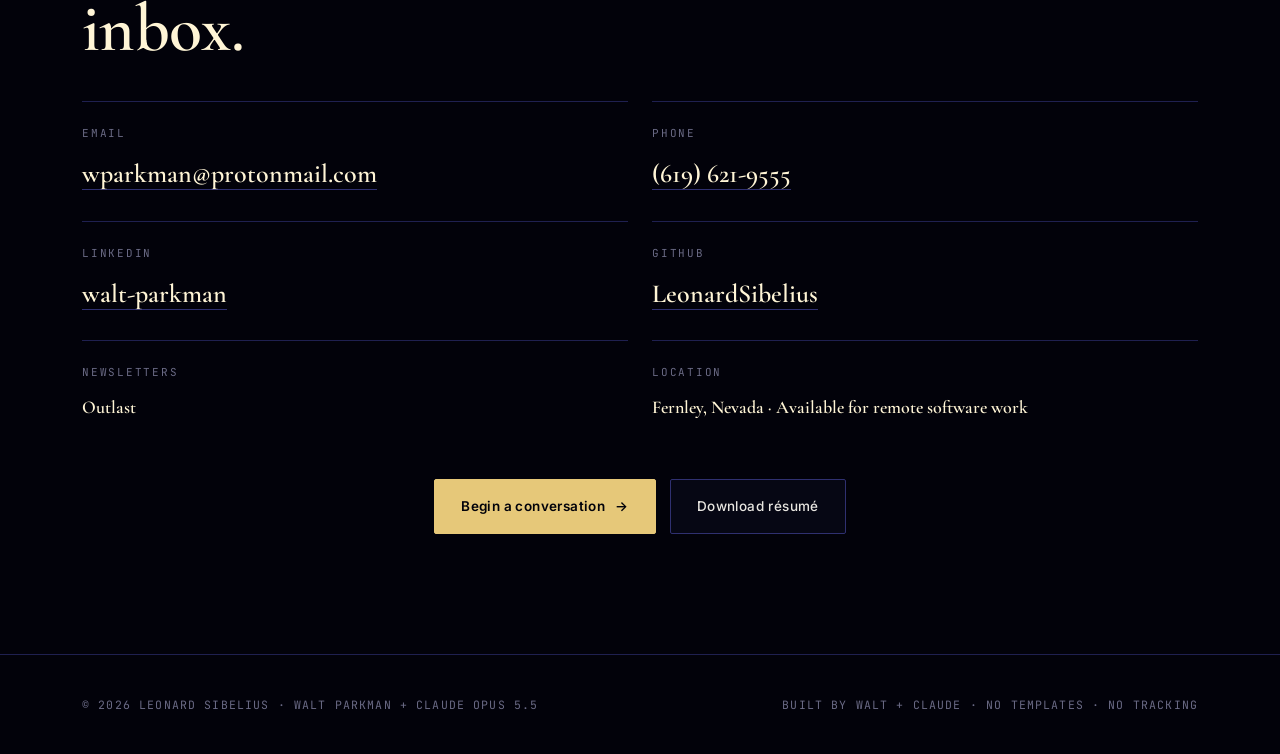
==== commit d3efc319: "Name Claude Opus 5.5 in Claude Code as the current partner Replace GPT-6 Astra and Codex throughout " ====
--- a/index.html
+++ b/index.html
@@ -4,7 +4,7 @@
 <meta charset="UTF-8">
 <meta name="viewport" content="width=device-width, initial-scale=1.0">
 <title>Leonard Sibelius — A hybrid being. Systems of any kind.</title>
-<meta name="description" content="Walt Parkman + GPT-6 Astra. Remote software engineering, AI-assisted development, and Leonard Sibelius, a playable Unreal Engine game.">
+<meta name="description" content="Walt Parkman + Claude Opus 5.5. Remote software engineering, AI-assisted development, and Leonard Sibelius, a playable Unreal Engine game.">
 <link rel="preconnect" href="https://fonts.googleapis.com">
 <link rel="preconnect" href="https://fonts.gstatic.com" crossorigin>
 <link href="https://fonts.googleapis.com/css2?family=Cormorant+Garamond:ital,wght@0,400;0,500;0,600;0,700;1,400;1,600&family=Inter:wght@300;400;500;600;700&family=JetBrains+Mono:wght@400;500;600&display=swap" rel="stylesheet">
@@ -684,7 +684,7 @@
   <div class="container">
 
     <div class="trinity-wrap">
-      <svg class="trinity" viewBox="0 0 400 400" xmlns="http://www.w3.org/2000/svg" aria-label="Two interlocking rings representing Walt Parkman and GPT-6 Astra">
+      <svg class="trinity" viewBox="0 0 400 400" xmlns="http://www.w3.org/2000/svg" aria-label="Two interlocking rings representing Walt Parkman and Claude Opus 5.5">
         <defs>
           <radialGradient id="coreGrad" cx="50%" cy="50%" r="50%">
             <stop offset="0%"   stop-color="#fff5d6" stop-opacity="1"/>
@@ -744,7 +744,7 @@
     <div class="triad">
       <a href="walt-parkman-resume-9-2026.pdf" class="name walt">Walt Parkman</a>
       <span class="plus">+</span>
-      <a href="https://openai.com/index/gpt-6-astra/" class="name cowork" target="_blank" rel="noopener">GPT-6 Astra</a>
+      <a href="https://www.anthropic.com/claude/opus" class="name cowork" target="_blank" rel="noopener">Claude Opus 5.5</a>
       <span class="plus">+</span>
       <a href="https://x.ai/grok" class="name code" target="_blank" rel="noopener">Grok</a>
     </div>
@@ -754,7 +754,7 @@
         <source src="Lennie.mp4" type="video/mp4">
         Your browser does not support the video tag.
       </video>
-      <p style="font-size:13px;color:var(--text-dim);margin-top:10px">An early film from the Claude chapter. The current partnership is Walt + GPT-6 Astra.</p>
+      <p style="font-size:13px;color:var(--text-dim);margin-top:10px">An early film from the first chapter, made with Claude Cowork and Claude Code.</p>
     </div>
 
     <p class="creed">
@@ -782,15 +782,15 @@
       <span class="title">What this is</span>
     </div>
 
-    <h2 class="headline" style="font-size: clamp(20px, 2.75vw, 34px); line-height: 1.25; margin-bottom: 28px;">Leonard Sibelius is Walt Parkman + GPT-6 Astra.</h2>
+    <h2 class="headline" style="font-size: clamp(20px, 2.75vw, 34px); line-height: 1.25; margin-bottom: 28px;">Leonard Sibelius is Walt Parkman + Claude Opus 5.5.</h2>
 
     <div class="prose">
-      <p>Leonard Sibelius is the name I give to a creative partnership: my experience, imagination, and judgment working with GPT-6 Astra in Codex. Two parts, one continuing body of work.</p>
-      <p>I decide what a system should do and how it should feel. Astra helps turn that intent into code, investigates failures, and develops changes with me. We build, inspect, test, and refine until the result works.</p>
+      <p>Leonard Sibelius is the name I give to a creative partnership: my experience, imagination, and judgment working with Claude Opus 5.5 in Claude Code. Two parts, one continuing body of work.</p>
+      <p>I decide what a system should do and how it should feel. Claude helps turn that intent into code, investigates failures, and develops changes with me. We build, inspect, test, and refine until the result works.</p>
     </div>
     <div class="three-up">
       <div class="entity-card walt"><div class="role">Experience &amp; direction</div><h3>Walt Parkman</h3><p>Three decades of enterprise software experience: Java, databases, government systems, and regulated gaming. Now building with AI and seeking remote software work where that way of working is welcome.</p></div>
-      <div class="entity-card cowork"><div class="role">Reasoning &amp; implementation</div><h3>GPT-6 Astra</h3><p>My current AI development partner in Codex. From understanding an existing codebase to implementing a new interaction, tracing a crash, or preparing a release, our work connects ideas to running software.</p></div>
+      <div class="entity-card cowork"><div class="role">Reasoning &amp; implementation</div><h3>Claude Opus 5.5</h3><p>My current AI development partner in Claude Code. From understanding an existing codebase to implementing a new interaction, tracing a crash, or preparing a release, our work connects ideas to running software.</p></div>
     </div>
   </div>
 </section>
@@ -815,7 +815,7 @@
         <img class="shot" src="images/transhuman-spaceport.jpg" alt="A rocket and launch platform rise above the streets of Transhuman City." width="1600" height="1035" loading="lazy">
         <p>An engineer gains the power to see, change, build, test, deploy, and generate the world around him. What begins in an ordinary office becomes a journey through a golden cathedral, Transhuman City, and onward to Grok.</p>
         <p>In the city, meet Nyra, stop for a burger and coffee, and visit Protein Machines Inc. for enhancement before heading to the spaceport. The game makes a personal idea playable: intelligence can expand what one person is able to create.</p>
-        <p>Built with C++, voiced characters, persistent progression, cinematic sequences, and licensed environments in Unreal Engine. Current development uses GPT-6 Astra in Codex; the original release was developed with Claude Cowork and Claude Code.</p>
+        <p>Built with C++, voiced characters, persistent progression, cinematic sequences, and licensed environments in Unreal Engine. Current development uses Claude Opus 5.5 in Claude Code; the original release was built with Claude Cowork and Claude Code.</p>
         <div class="game-gallery">
           <figure><img src="images/transhuman-city.jpg" alt="Nyra and another character dance on a brick plaza in Transhuman City." width="1200" height="760" loading="lazy"><figcaption>Meet Nyra in Transhuman City.</figcaption></figure>
           <figure><img src="images/sibelius-hotel.jpg" alt="Sibelius Hotel architecture: ornate towers and bridges among rocky cliffs, shown in the Unreal editor." width="1200" height="761" loading="lazy"><figcaption>Sibelius Hotel — the next expression of Generate. Architecture shown in the editor.</figcaption></figure>
@@ -896,7 +896,7 @@
       <div>
         <div class="role" style="font-family: var(--mono); font-size: 12px; letter-spacing: .16em; text-transform: uppercase; color: var(--accent); margin-bottom: 18px;">AI-assisted development</div>
         <ul>
-          <li><strong>Implementation with GPT-6 Astra</strong>Turn requirements into working features, review changes, diagnose failures, and validate behavior in an existing codebase.</li>
+          <li><strong>Implementation with Claude Opus 5.5</strong>Turn requirements into working features, review changes, diagnose failures, and validate behavior in an existing codebase.</li>
           <li><strong>Build, test, and release</strong>Repeatable scripts, regression checks, clear handoff notes, and practical support for shipping software.</li>
           <li><strong>Cross-domain system builds</strong>When a project crosses engineering, intelligence, publishing, or pattern-analysis lines, Leonard works natively across all of them.</li>
         </ul>
@@ -964,8 +964,8 @@
 <!-- ─── FOOTER ─── -->
 <footer>
   <div class="container">
-    <div>&copy; 2026 Leonard Sibelius · Walt Parkman + GPT-6 Astra</div>
-    <div>Built by Walt + Astra · No templates · No tracking</div>
+    <div>&copy; 2026 Leonard Sibelius · Walt Parkman + Claude Opus 5.5</div>
+    <div>Built by Walt + Claude · No templates · No tracking</div>
   </div>
 </footer>
 
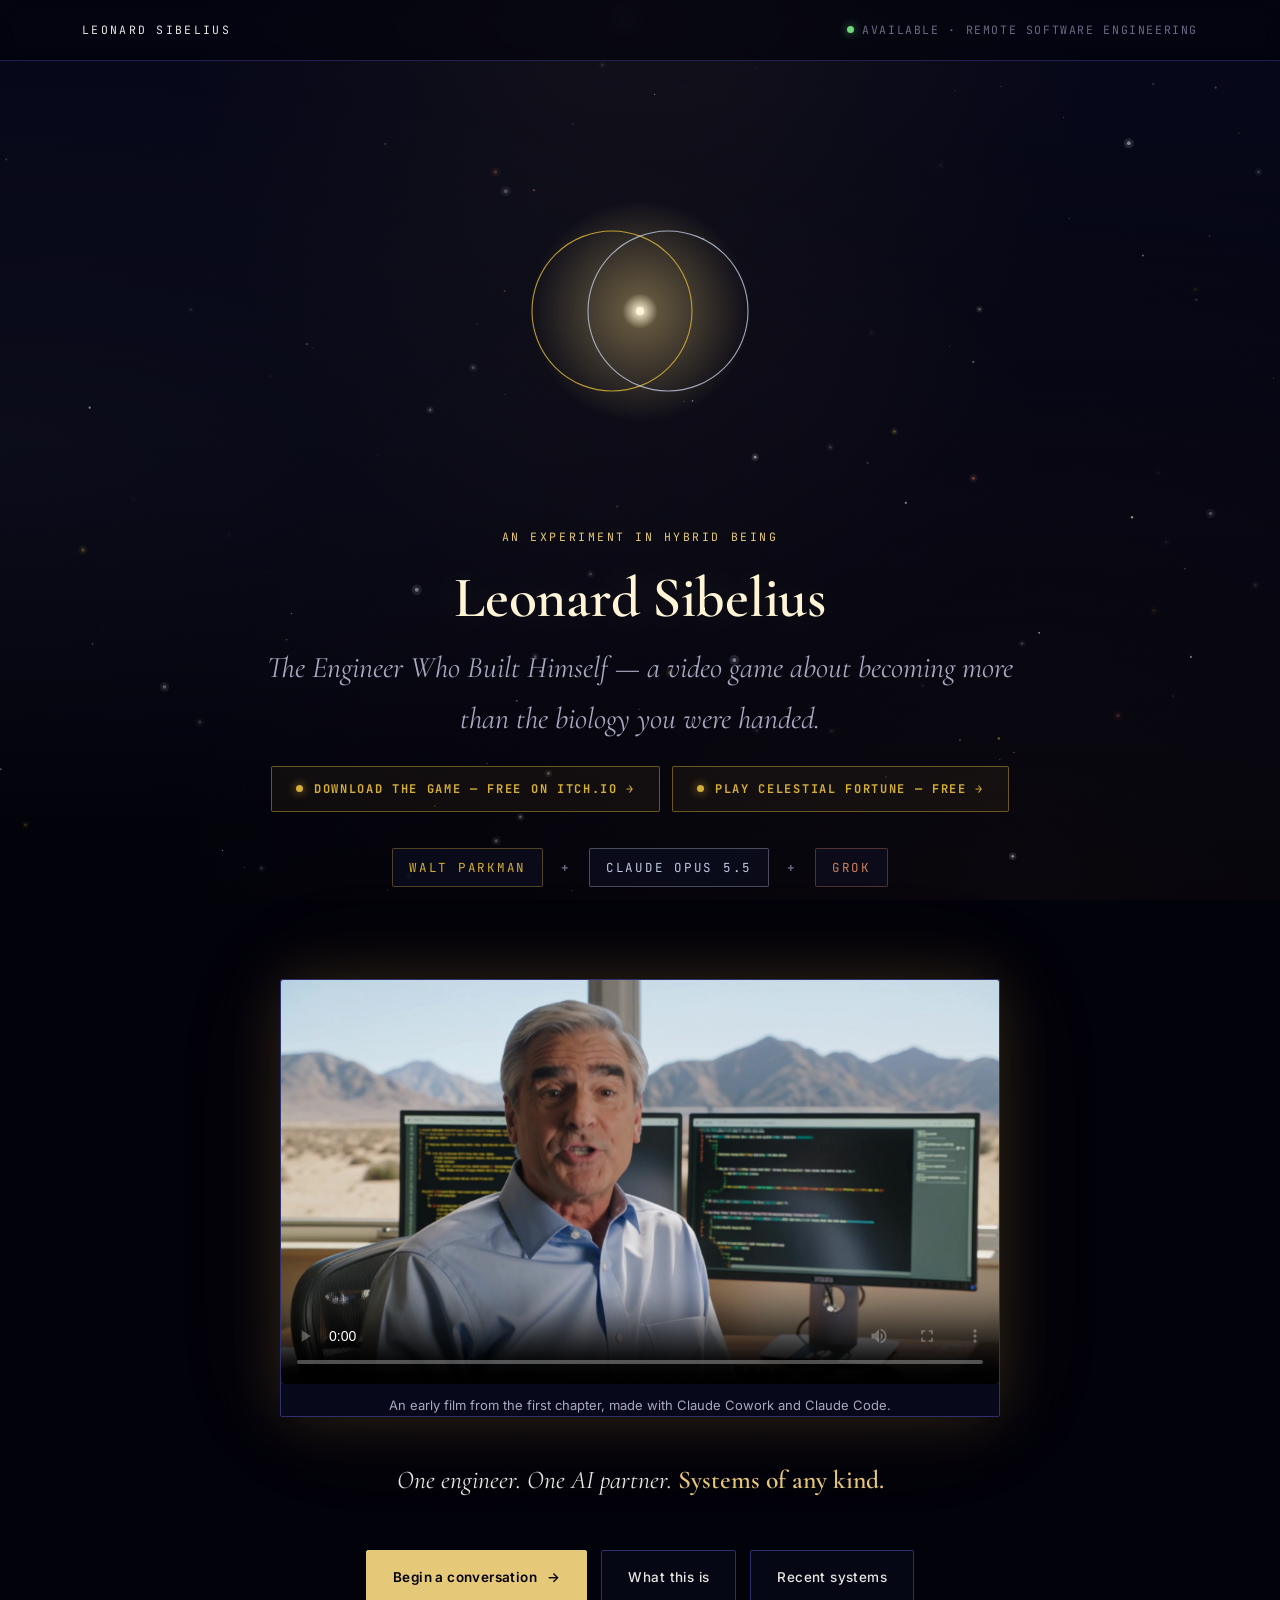
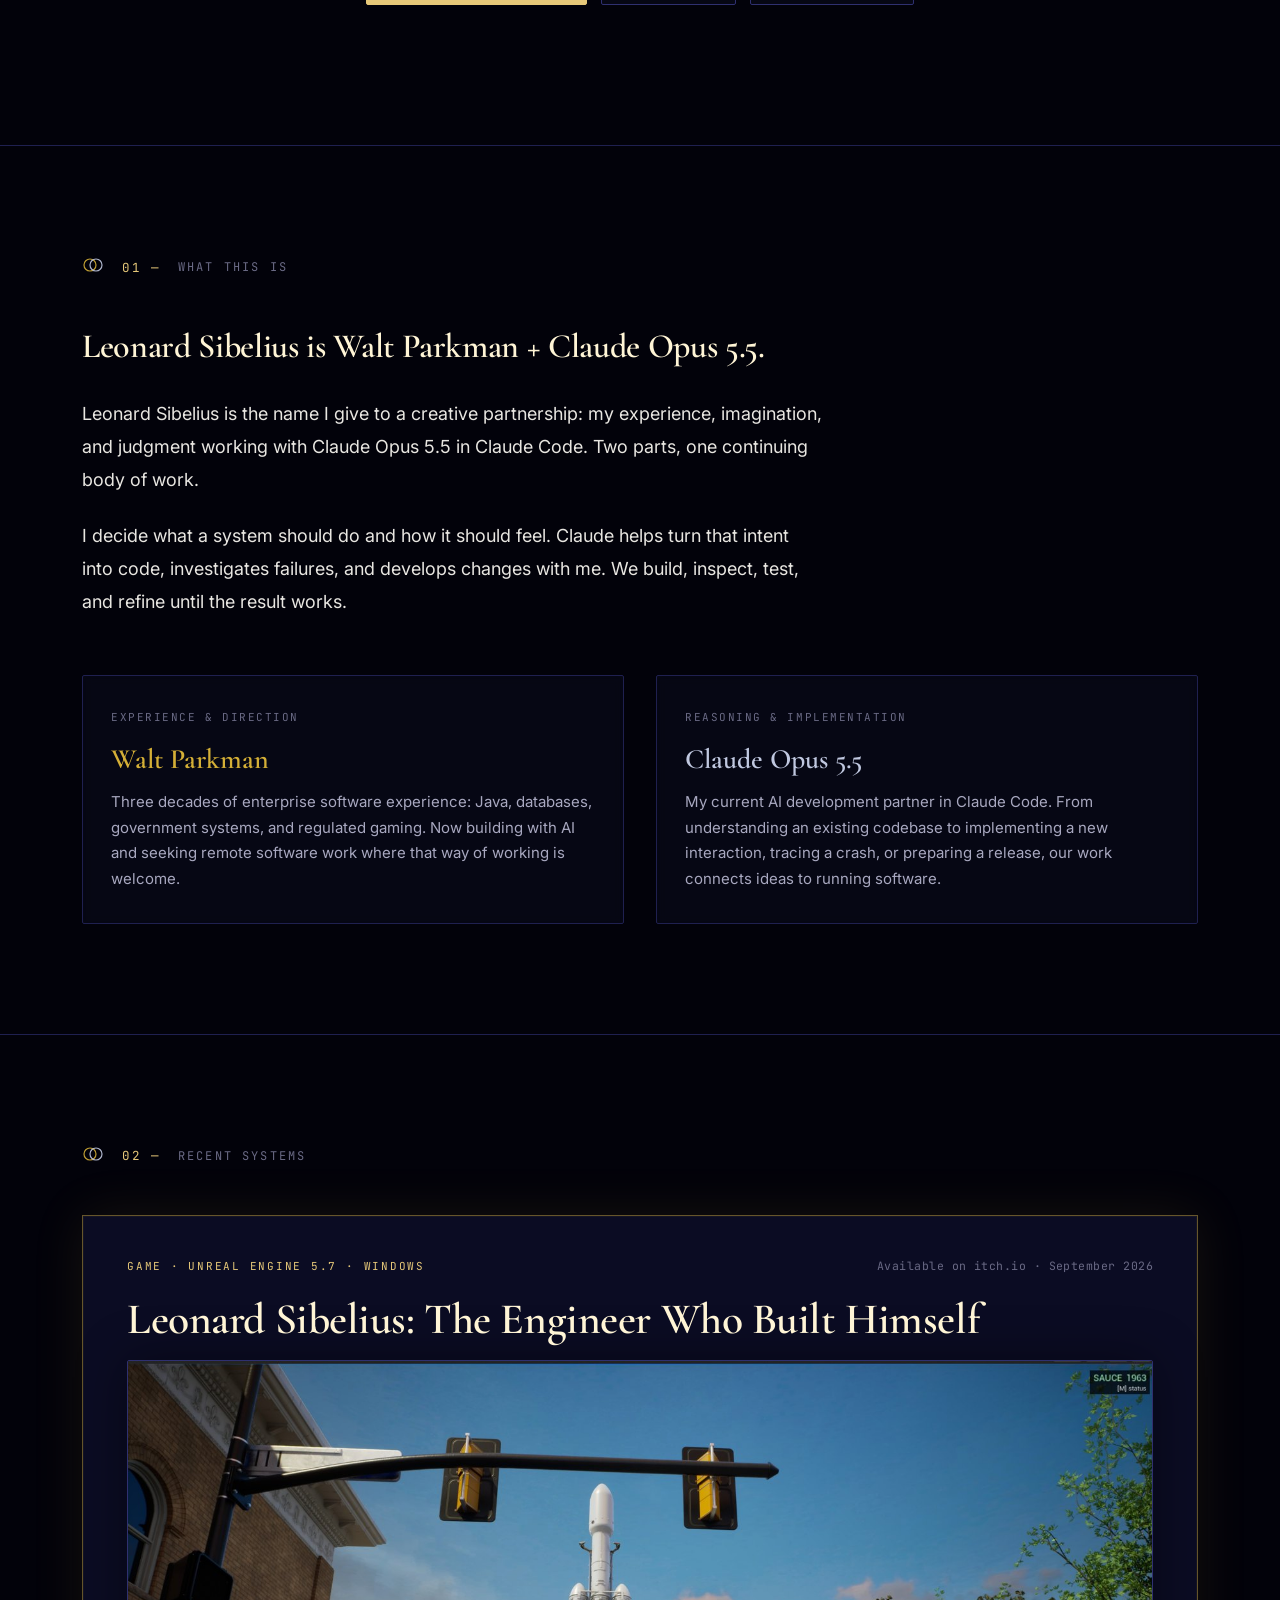
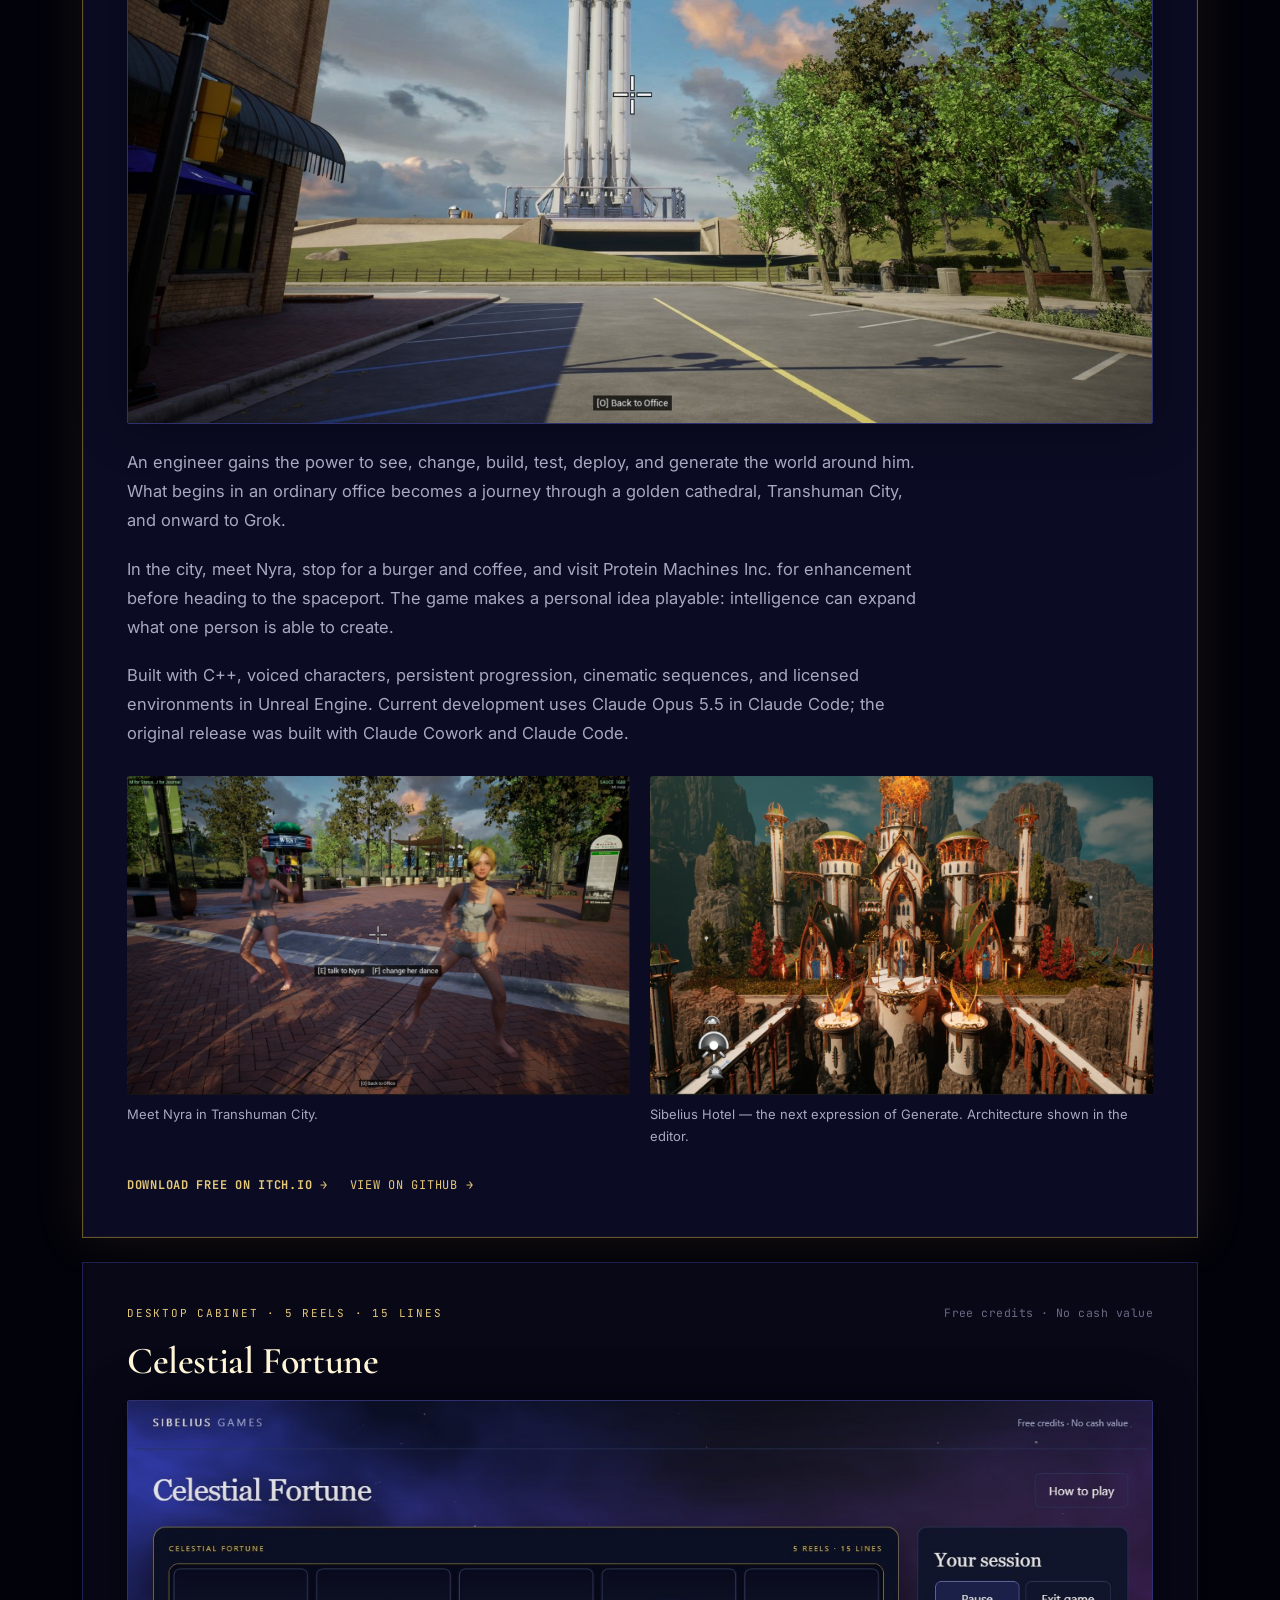
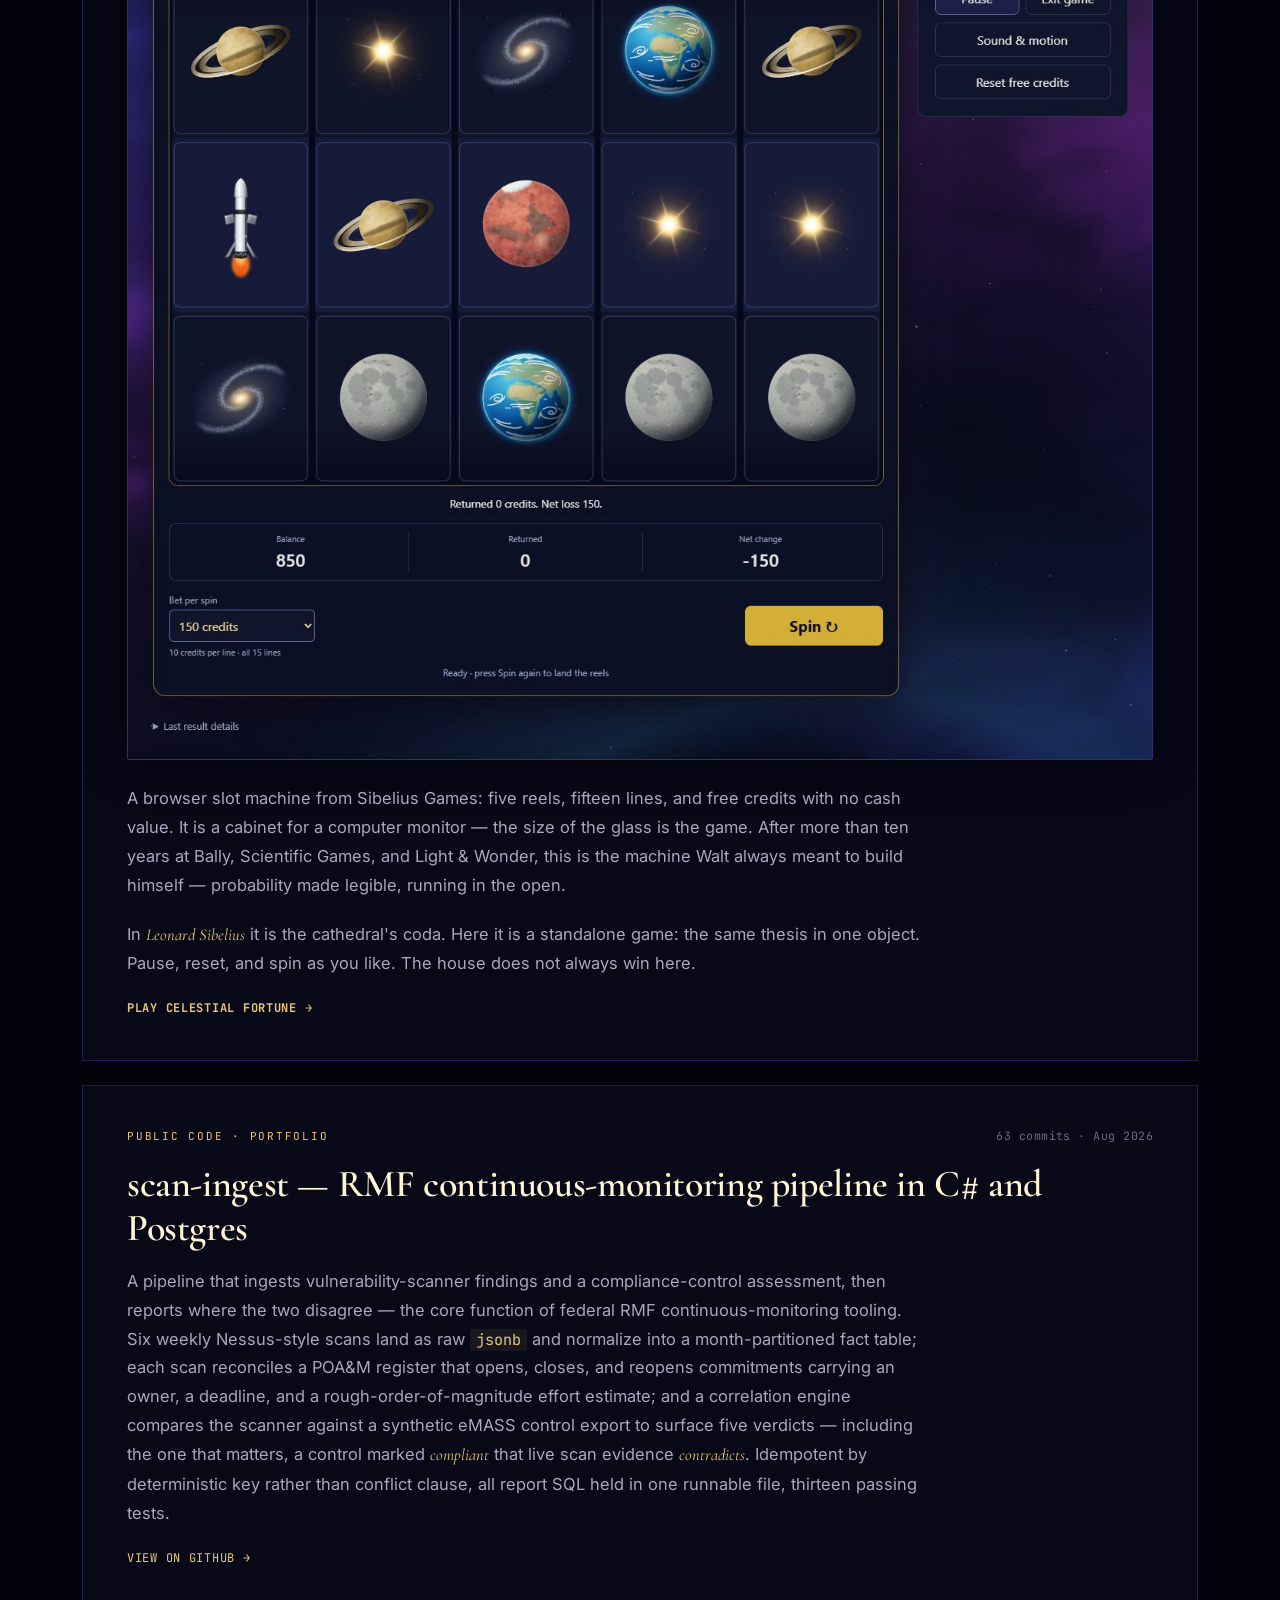
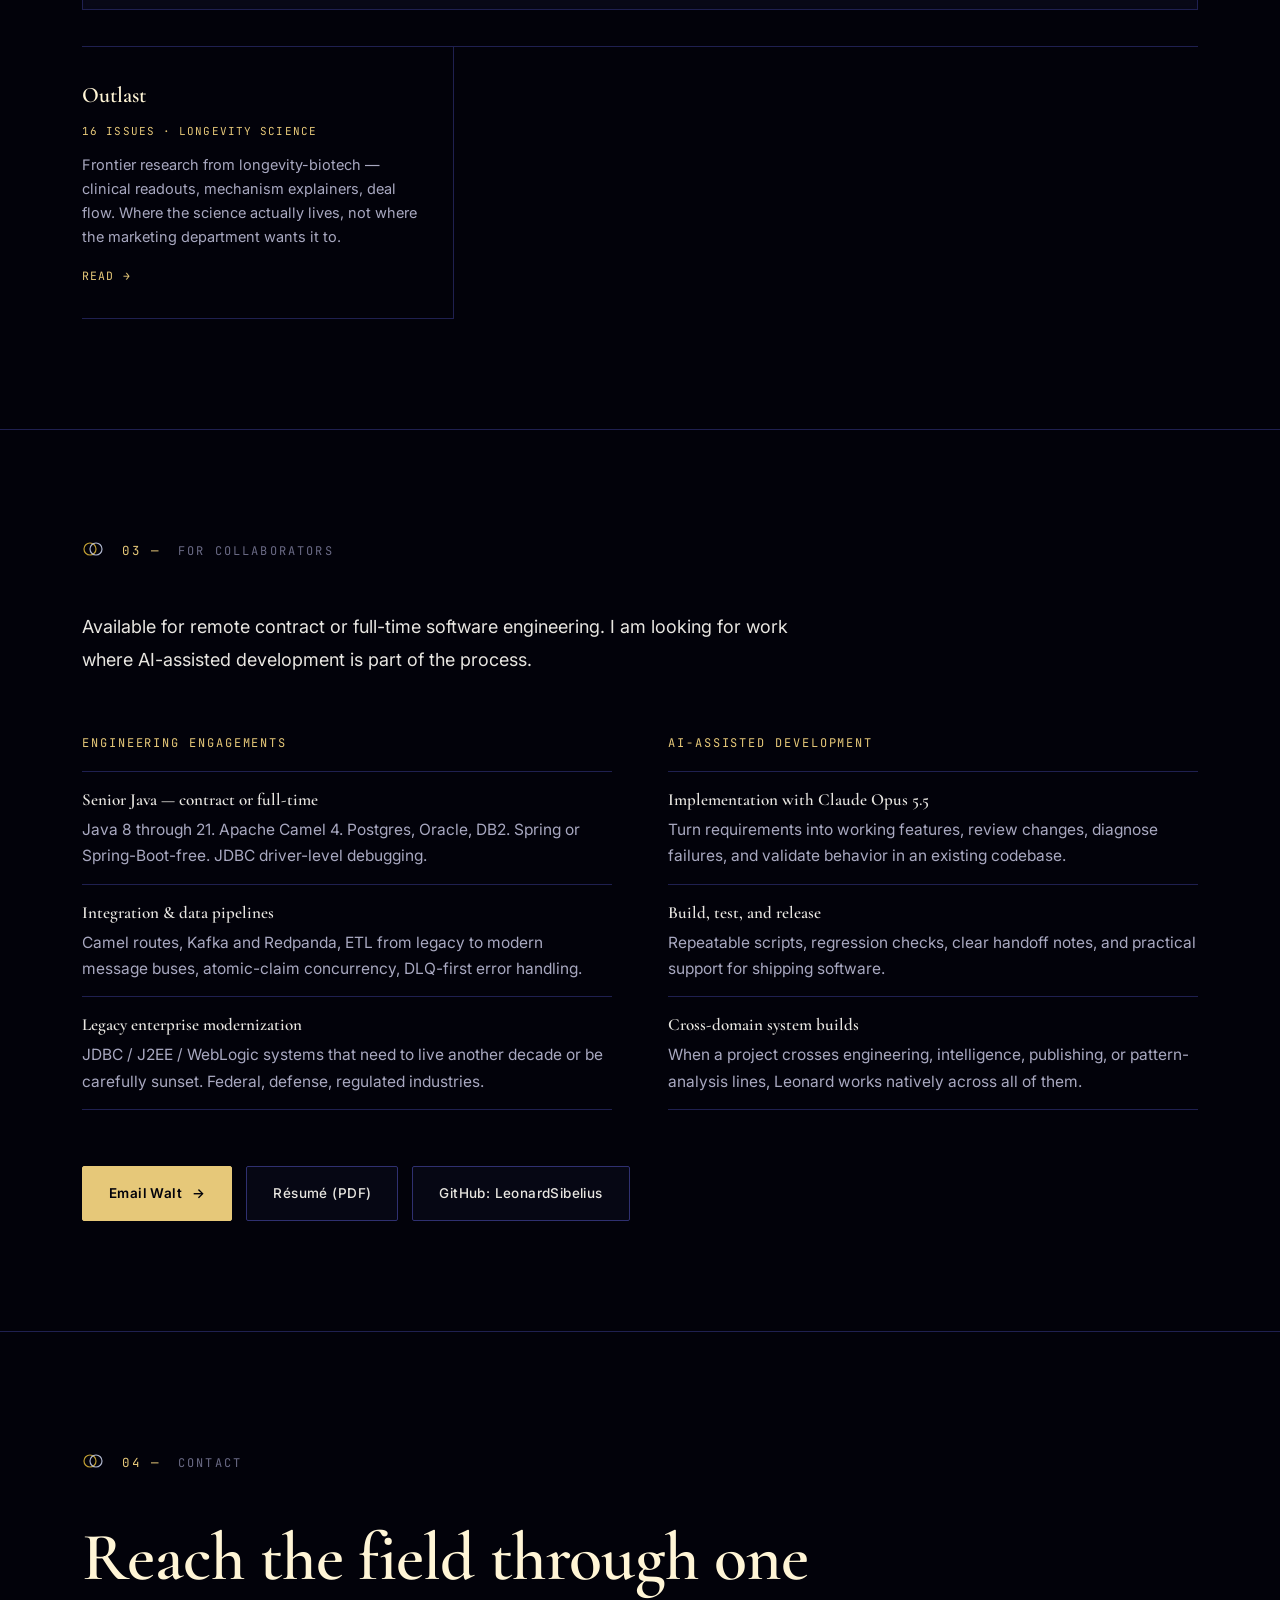
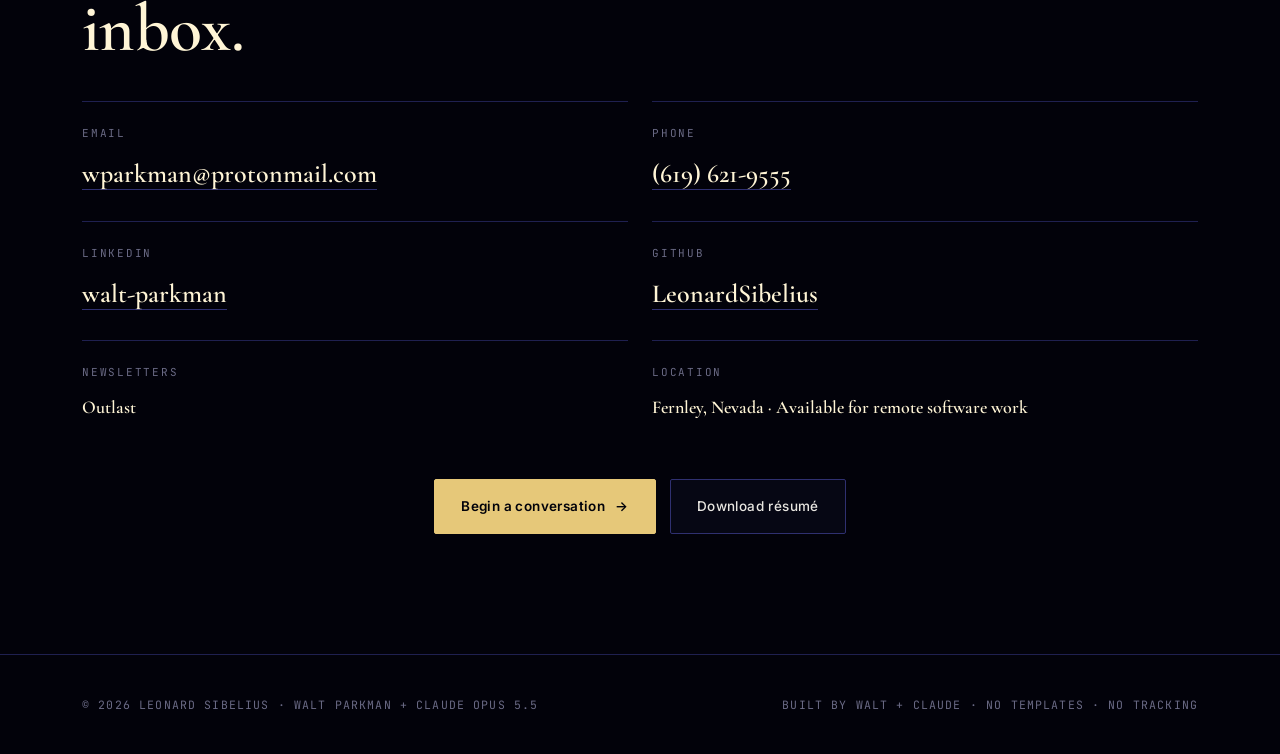
==== commit fb6c456b: "Add October résumé naming Claude Opus 5.5 and link it from the site Regenerated from the September r" ====
--- a/index.html
+++ b/index.html
@@ -742,7 +742,7 @@
     </div>
 
     <div class="triad">
-      <a href="walt-parkman-resume-9-2026.pdf" class="name walt">Walt Parkman</a>
+      <a href="walt-parkman-resume-10-2026.pdf" class="name walt">Walt Parkman</a>
       <span class="plus">+</span>
       <a href="https://www.anthropic.com/claude/opus" class="name cowork" target="_blank" rel="noopener">Claude Opus 5.5</a>
       <span class="plus">+</span>
@@ -905,7 +905,7 @@
 
     <div class="cta-row" style="justify-content: flex-start; margin-top: 56px;">
       <a href="mailto:wparkman@protonmail.com" class="btn primary">Email Walt <span class="arrow">→</span></a>
-      <a href="walt-parkman-resume-9-2026.pdf" class="btn">Résumé (PDF)</a>
+      <a href="walt-parkman-resume-10-2026.pdf" class="btn">Résumé (PDF)</a>
       <a href="https://github.com/LeonardSibelius" class="btn" target="_blank" rel="noopener">GitHub: LeonardSibelius</a>
     </div>
 
@@ -955,7 +955,7 @@
 
     <div class="cta-row">
       <a href="mailto:wparkman@protonmail.com" class="btn primary">Begin a conversation <span class="arrow">→</span></a>
-      <a href="walt-parkman-resume-9-2026.pdf" class="btn">Download résumé</a>
+      <a href="walt-parkman-resume-10-2026.pdf" class="btn">Download résumé</a>
     </div>
 
   </div>
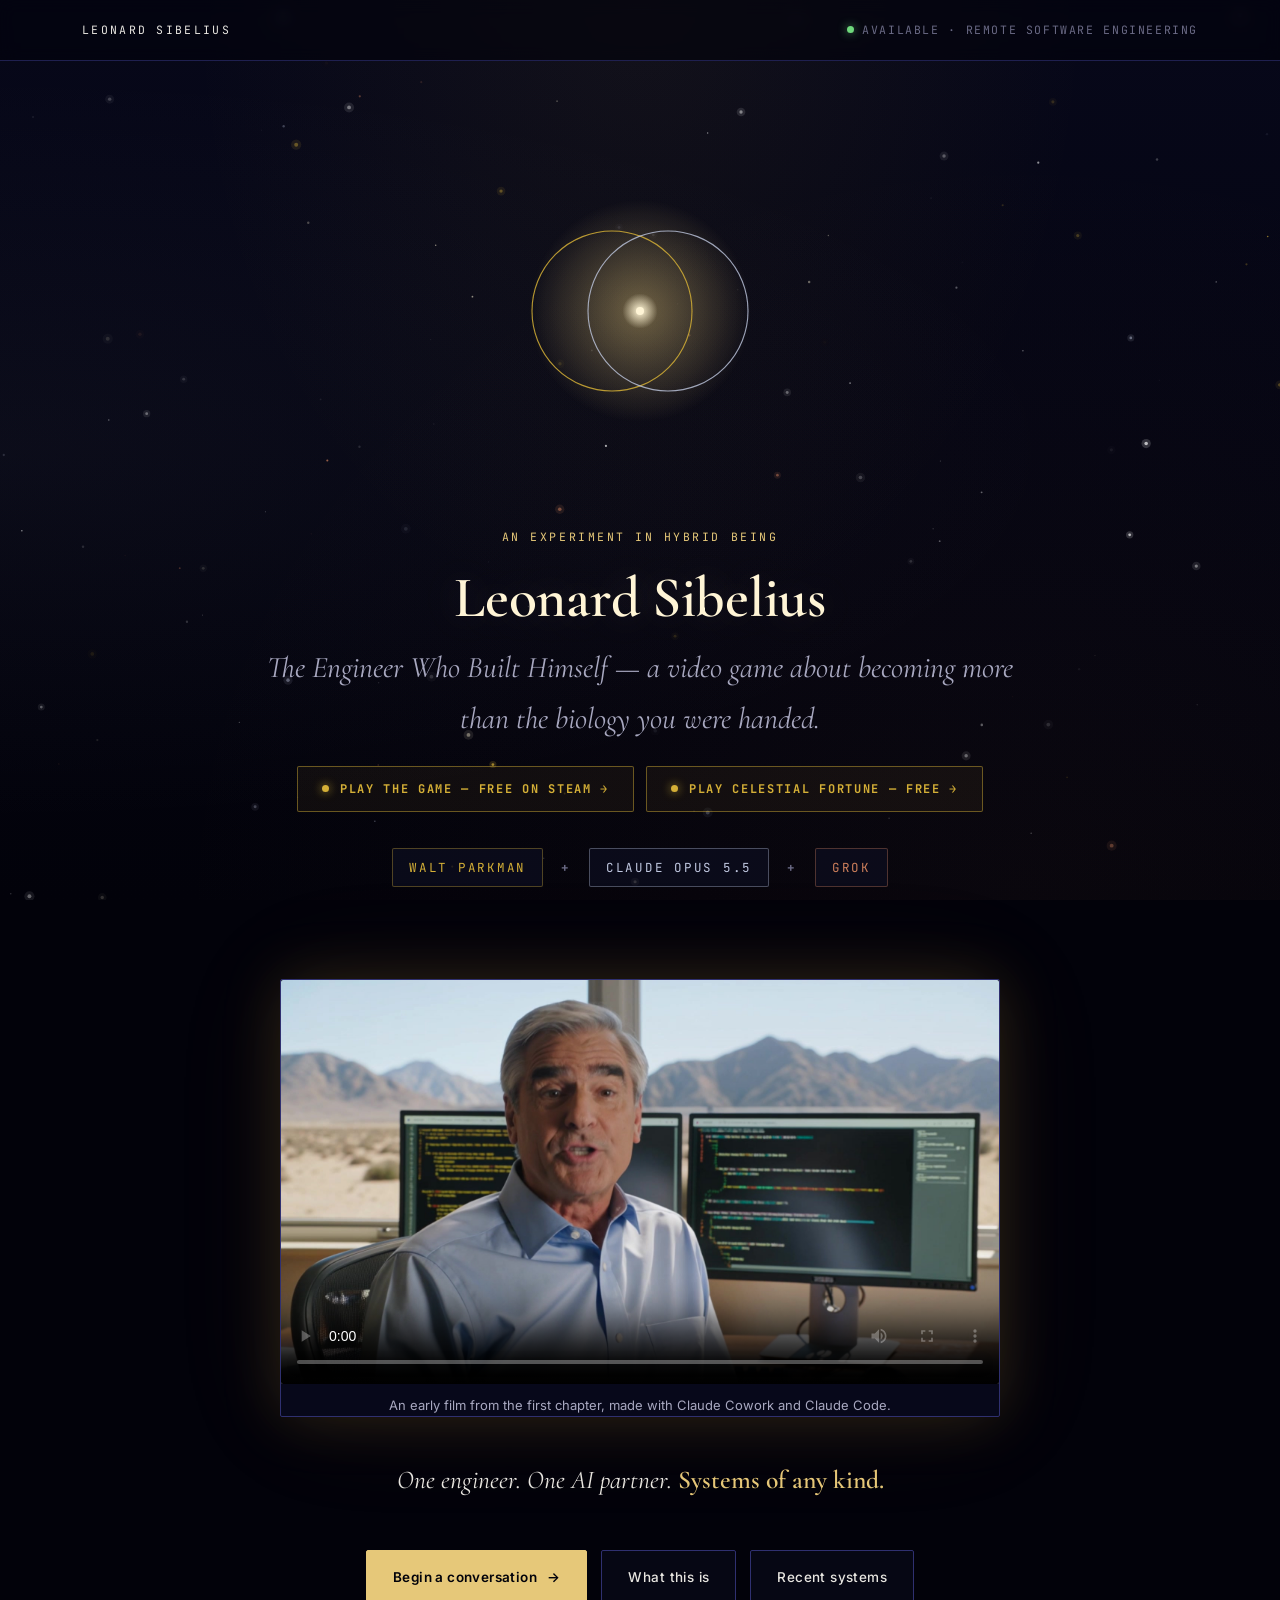
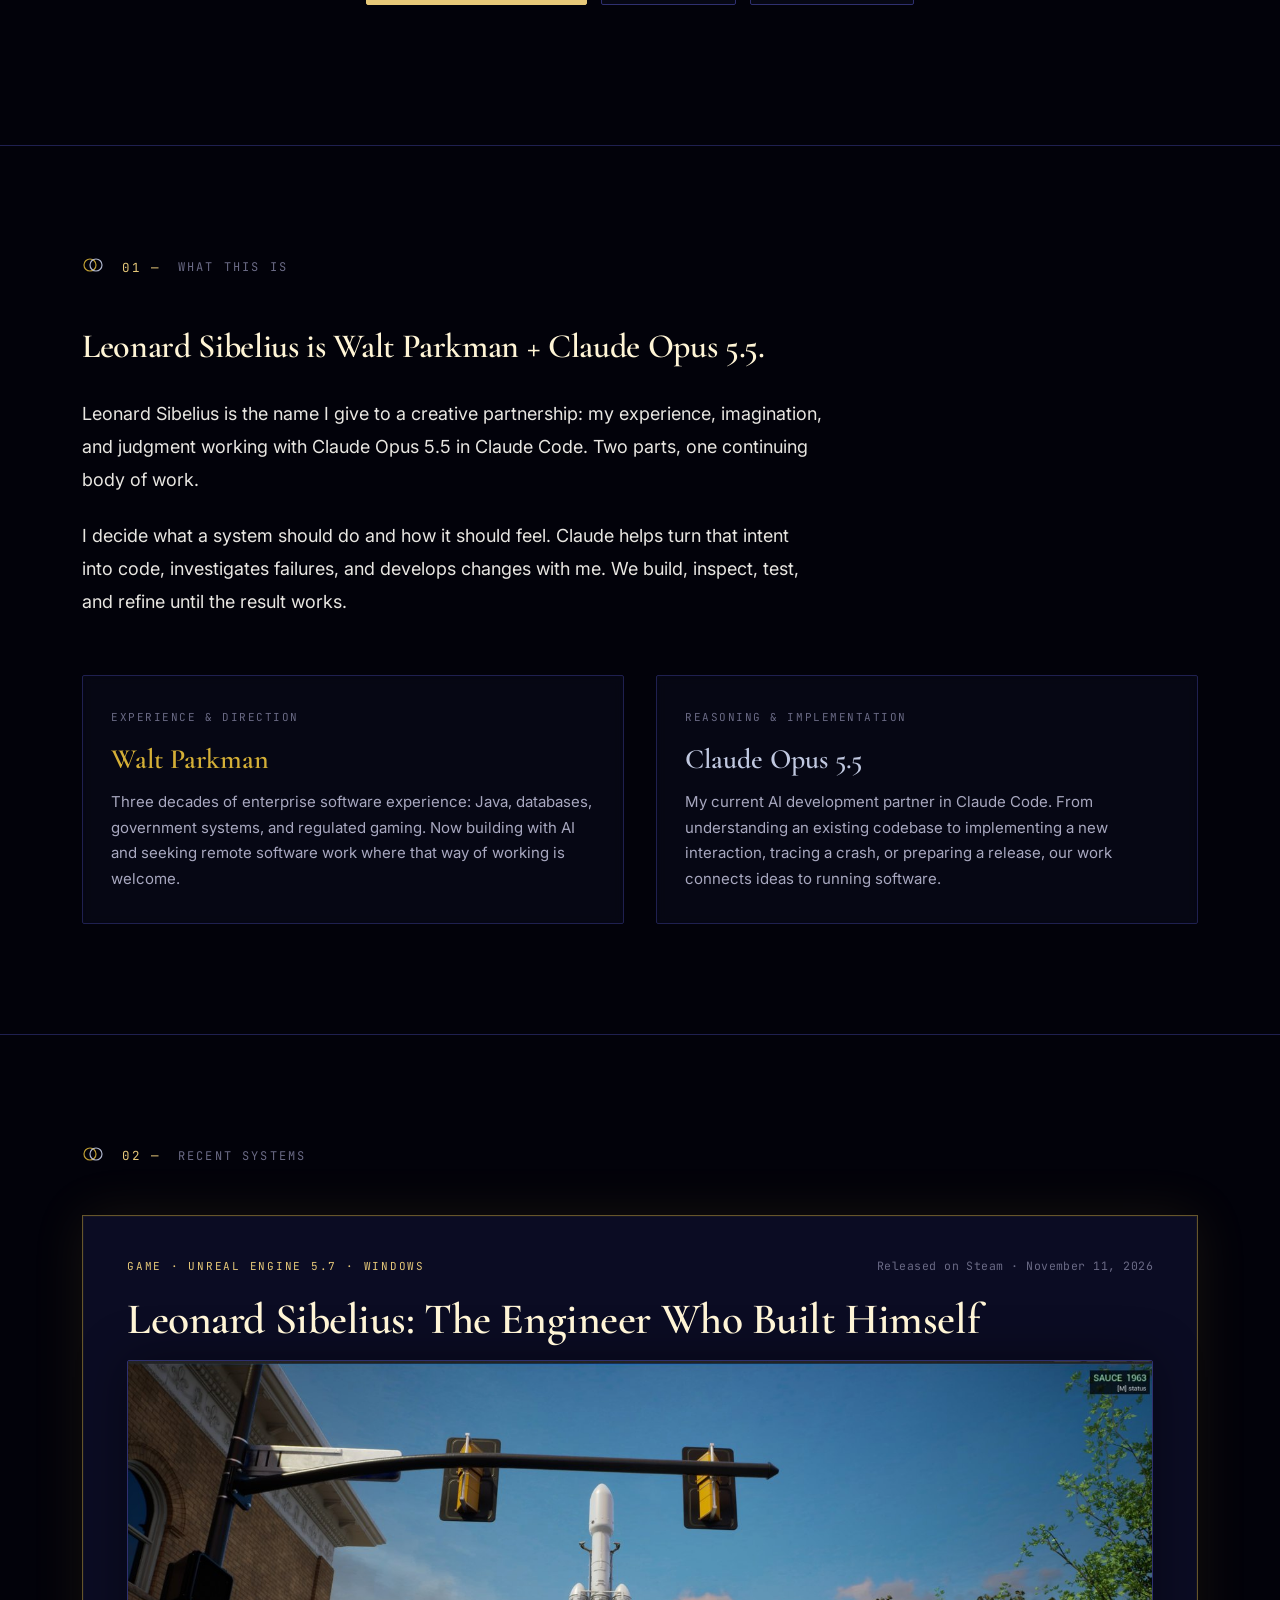
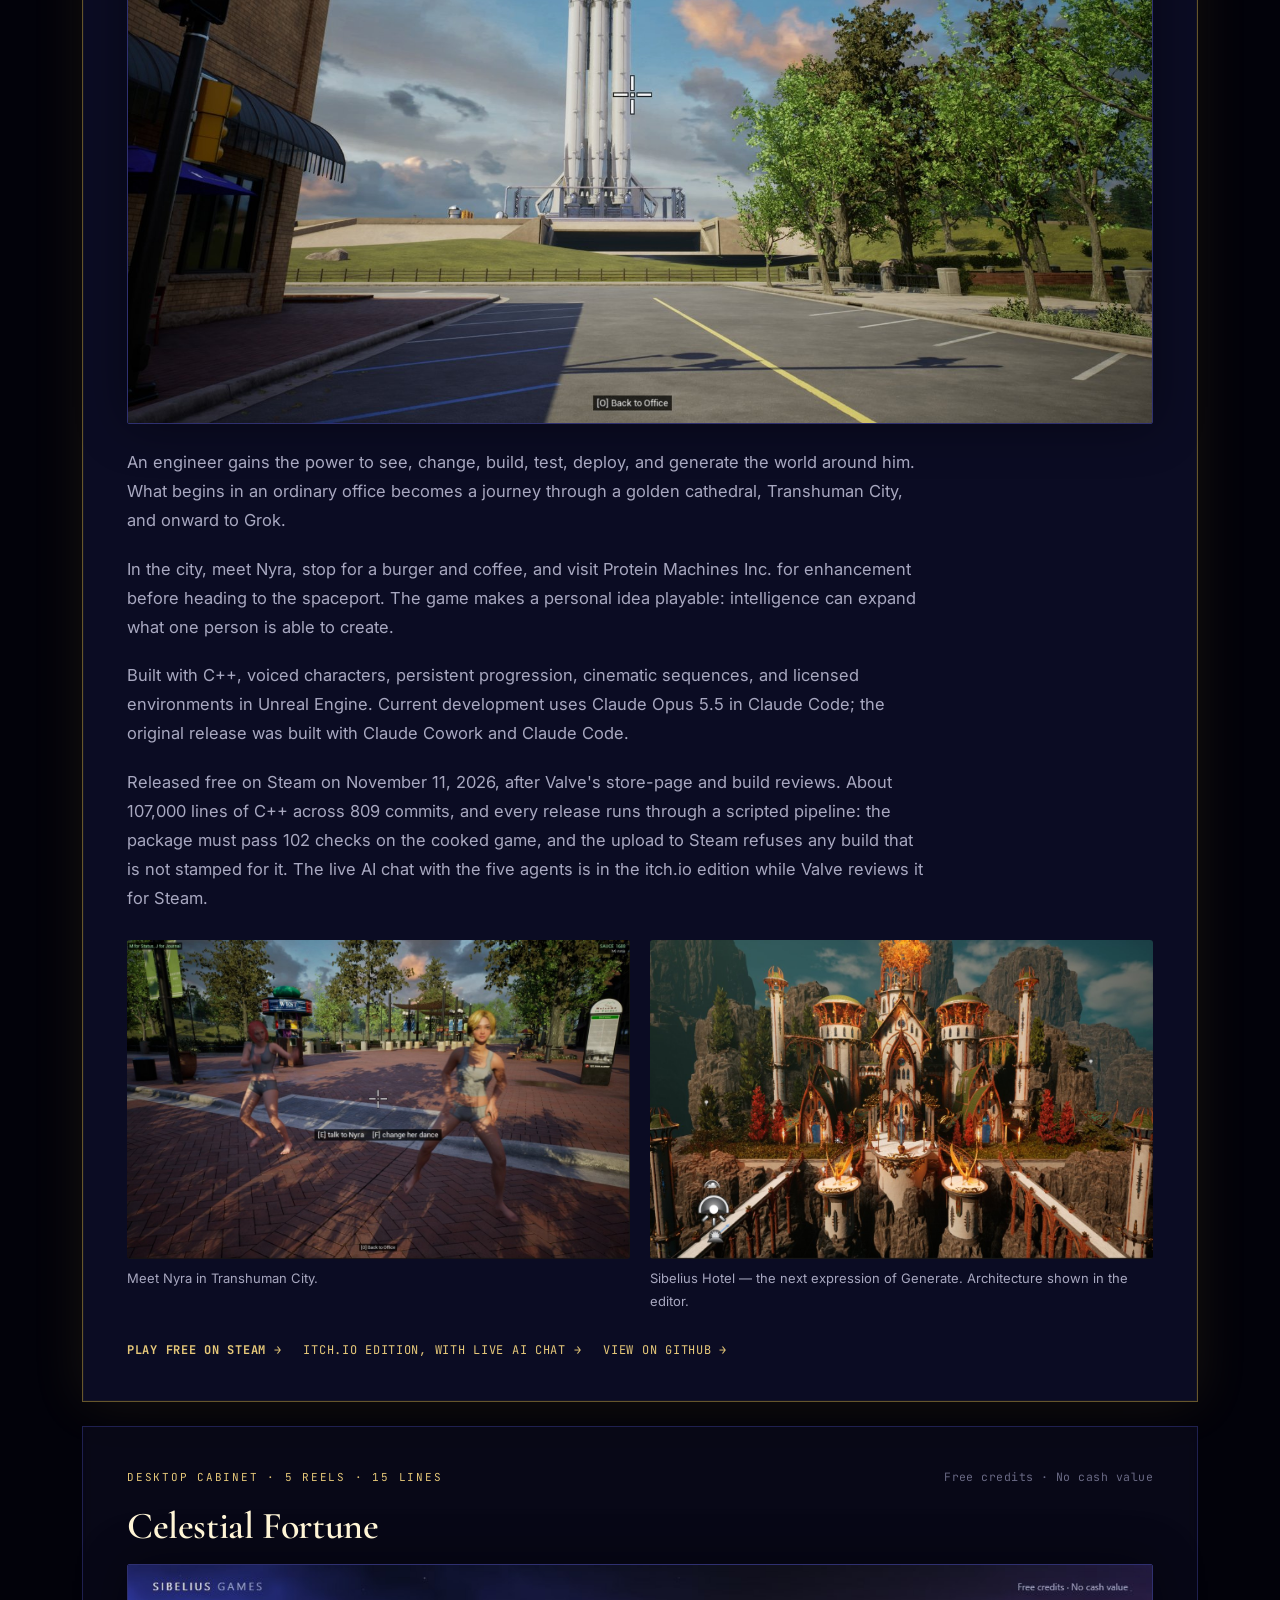
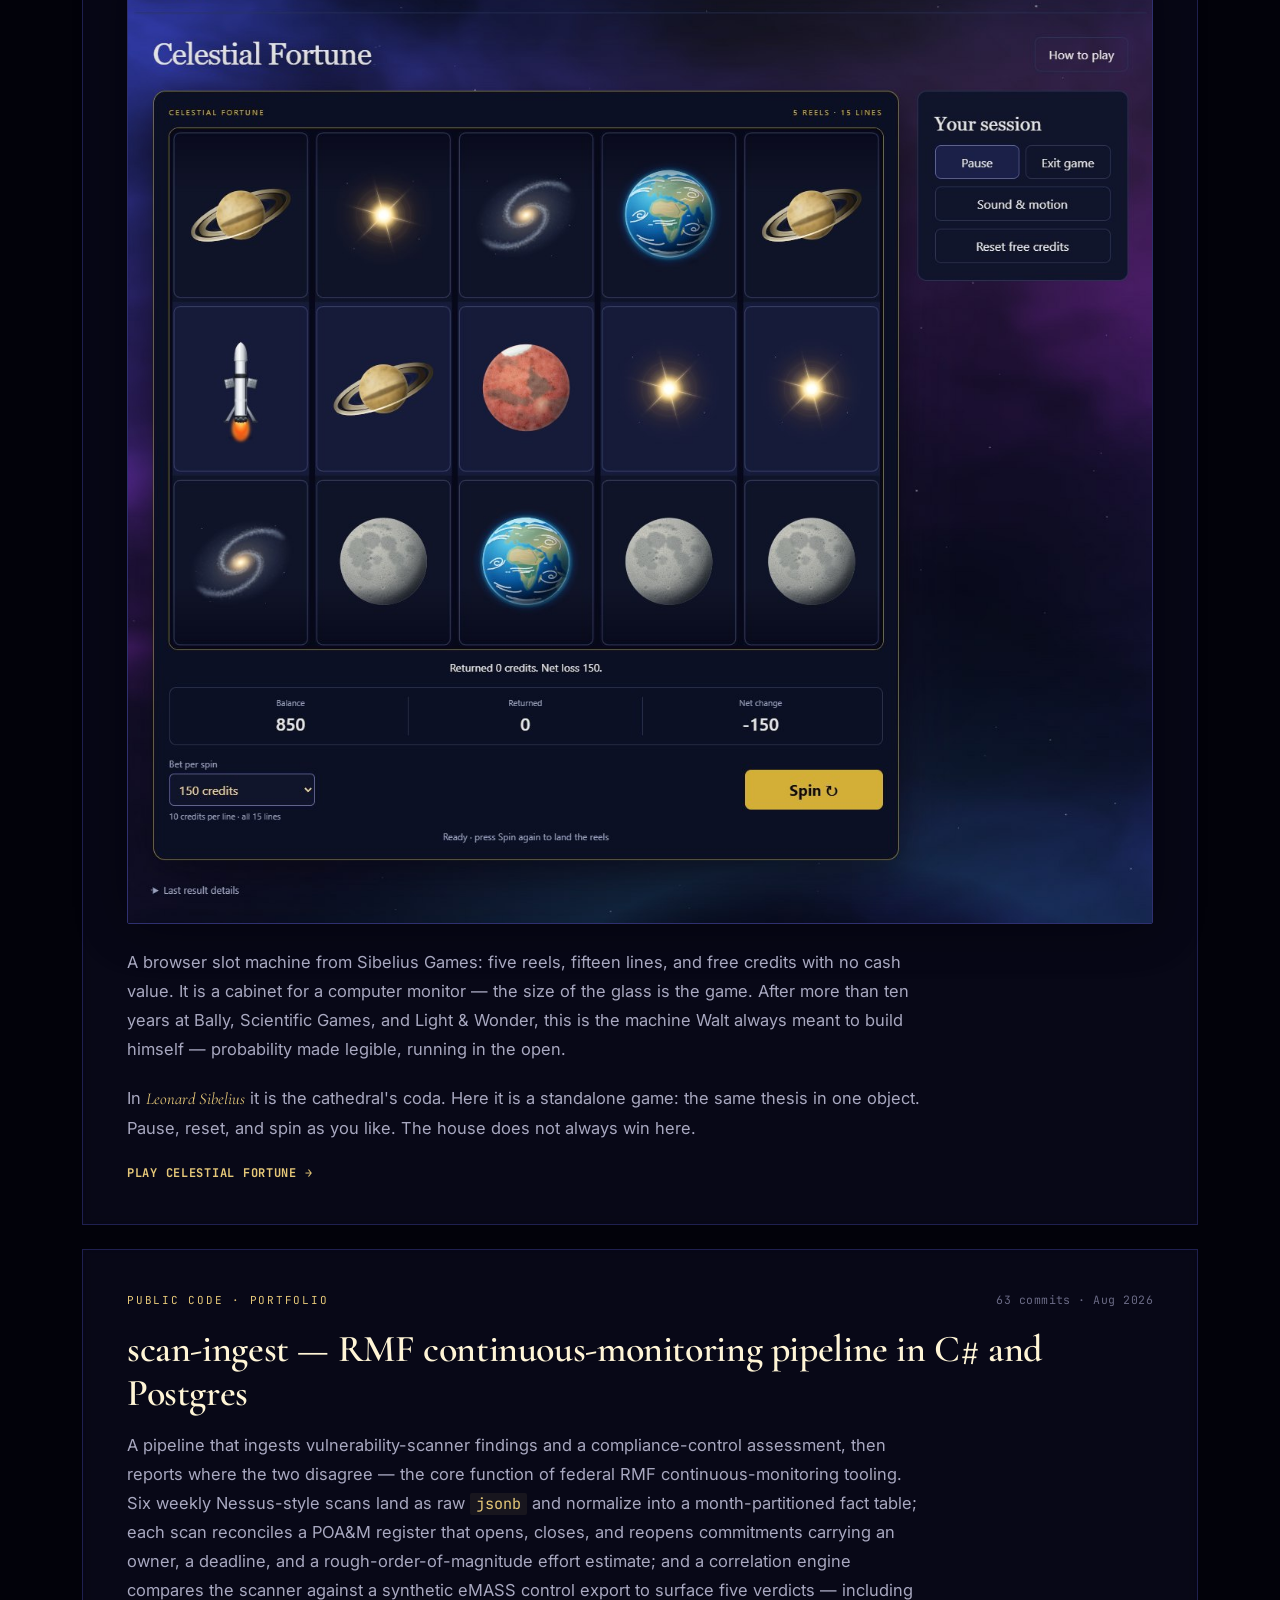
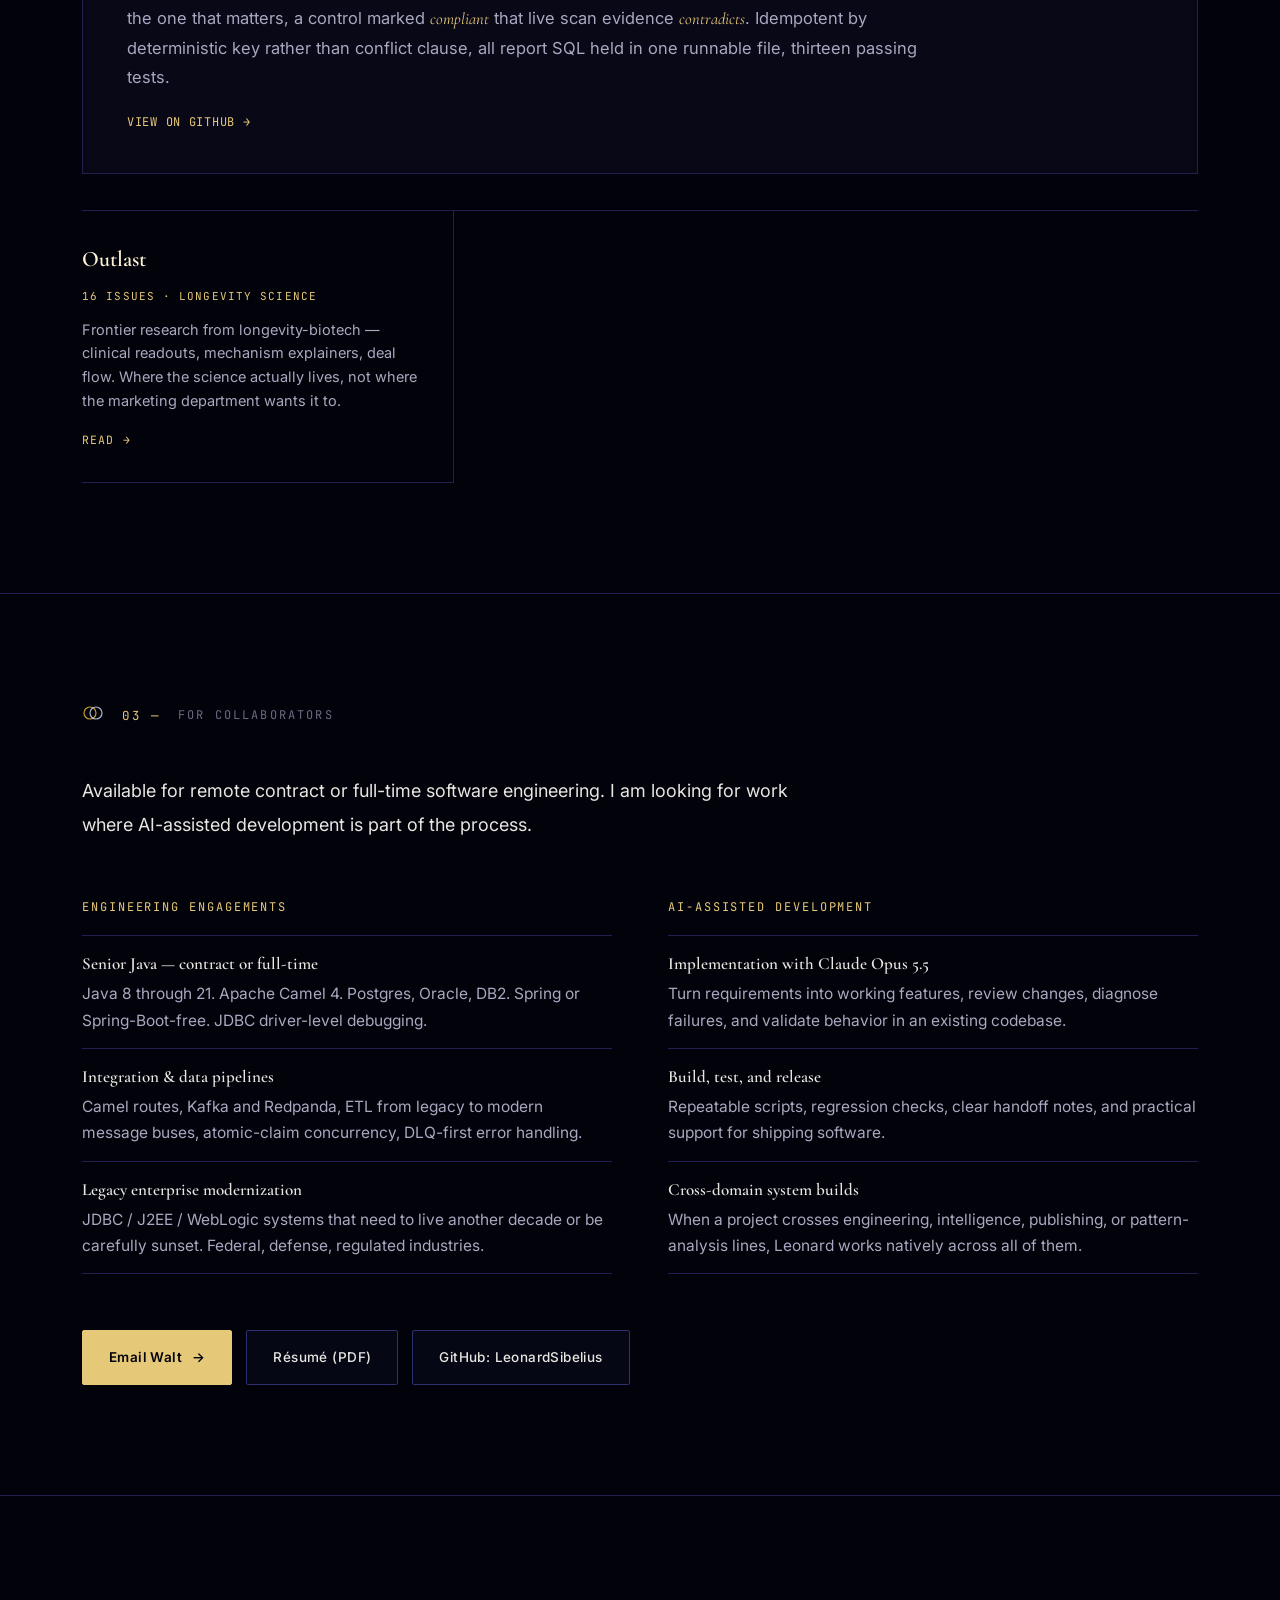
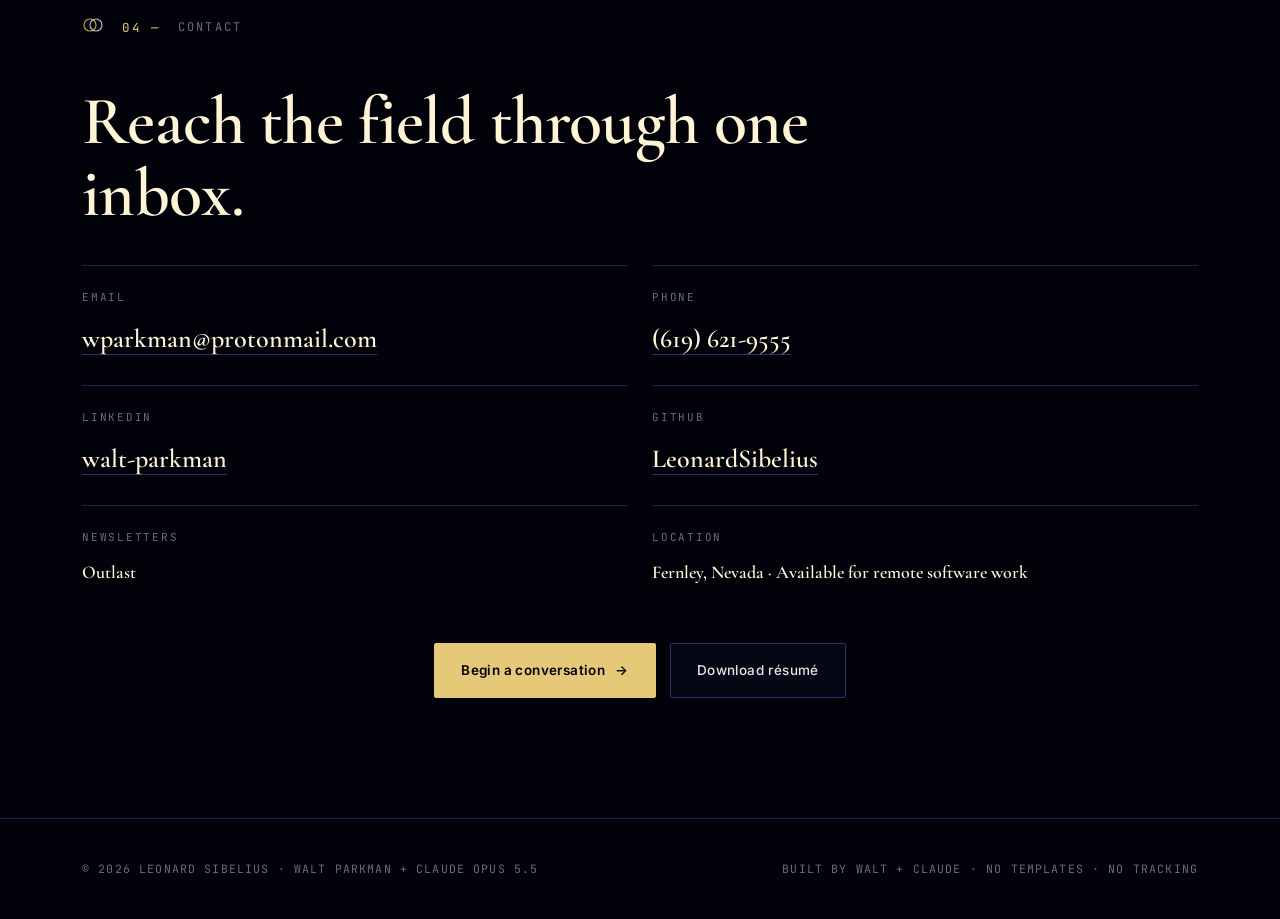
==== commit b7baff39: "Lead with the Steam release: résumé and site Leonard Sibelius was released free on Steam on November" ====
--- a/index.html
+++ b/index.html
@@ -4,7 +4,7 @@
 <meta charset="UTF-8">
 <meta name="viewport" content="width=device-width, initial-scale=1.0">
 <title>Leonard Sibelius — A hybrid being. Systems of any kind.</title>
-<meta name="description" content="Walt Parkman + Claude Opus 5.5. Remote software engineering, AI-assisted development, and Leonard Sibelius, a playable Unreal Engine game.">
+<meta name="description" content="Walt Parkman + Claude Opus 5.5. Remote software engineering, AI-assisted development, and Leonard Sibelius, an Unreal Engine game released free on Steam.">
 <link rel="preconnect" href="https://fonts.googleapis.com">
 <link rel="preconnect" href="https://fonts.gstatic.com" crossorigin>
 <link href="https://fonts.googleapis.com/css2?family=Cormorant+Garamond:ital,wght@0,400;0,500;0,600;0,700;1,400;1,600&family=Inter:wght@300;400;500;600;700&family=JetBrains+Mono:wght@400;500;600&display=swap" rel="stylesheet">
@@ -737,7 +737,7 @@
     <p class="hybrid-line">The Engineer Who Built Himself — a video game about becoming more than the biology you were handed.</p>
 
     <div class="game-tease">
-      <a class="game-soon" href="https://leonardsibelius.itch.io/leonard-sibelius" target="_blank" rel="noopener" aria-label="Download the game free on itch.io"><span class="dot" aria-hidden="true"></span><strong>Download the game — free on itch.io →</strong></a>
+      <a class="game-soon" href="https://store.steampowered.com/app/5249380/Leonard_Sibelius/" target="_blank" rel="noopener" aria-label="Play the game free on Steam"><span class="dot" aria-hidden="true"></span><strong>Play the game — free on Steam →</strong></a>
       <a class="game-soon" href="celestial-fortune/" aria-label="Play Celestial Fortune with free virtual credits"><span class="dot" aria-hidden="true"></span><strong>Play Celestial Fortune — free →</strong></a>
     </div>
 
@@ -810,18 +810,20 @@
     <div class="systems">
 
       <article class="system-card feature" id="game">
-        <div class="meta"><span class="kind">Game · Unreal Engine 5.7 · Windows</span><span class="stat">Available on itch.io · September 2026</span></div>
+        <div class="meta"><span class="kind">Game · Unreal Engine 5.7 · Windows</span><span class="stat">Released on Steam · November 11, 2026</span></div>
         <h3>Leonard Sibelius: The Engineer Who Built Himself</h3>
         <img class="shot" src="images/transhuman-spaceport.jpg" alt="A rocket and launch platform rise above the streets of Transhuman City." width="1600" height="1035" loading="lazy">
         <p>An engineer gains the power to see, change, build, test, deploy, and generate the world around him. What begins in an ordinary office becomes a journey through a golden cathedral, Transhuman City, and onward to Grok.</p>
         <p>In the city, meet Nyra, stop for a burger and coffee, and visit Protein Machines Inc. for enhancement before heading to the spaceport. The game makes a personal idea playable: intelligence can expand what one person is able to create.</p>
         <p>Built with C++, voiced characters, persistent progression, cinematic sequences, and licensed environments in Unreal Engine. Current development uses Claude Opus 5.5 in Claude Code; the original release was built with Claude Cowork and Claude Code.</p>
+        <p>Released free on Steam on November 11, 2026, after Valve's store-page and build reviews. About 107,000 lines of C++ across 809 commits, and every release runs through a scripted pipeline: the package must pass 102 checks on the cooked game, and the upload to Steam refuses any build that is not stamped for it. The live AI chat with the five agents is in the itch.io edition while Valve reviews it for Steam.</p>
         <div class="game-gallery">
           <figure><img src="images/transhuman-city.jpg" alt="Nyra and another character dance on a brick plaza in Transhuman City." width="1200" height="760" loading="lazy"><figcaption>Meet Nyra in Transhuman City.</figcaption></figure>
           <figure><img src="images/sibelius-hotel.jpg" alt="Sibelius Hotel architecture: ornate towers and bridges among rocky cliffs, shown in the Unreal editor." width="1200" height="761" loading="lazy"><figcaption>Sibelius Hotel — the next expression of Generate. Architecture shown in the editor.</figcaption></figure>
         </div>
         <div class="links">
-          <a href="https://leonardsibelius.itch.io/leonard-sibelius" target="_blank" rel="noopener"><strong>Download free on itch.io →</strong></a>
+          <a href="https://store.steampowered.com/app/5249380/Leonard_Sibelius/" target="_blank" rel="noopener"><strong>Play free on Steam →</strong></a>
+          <a href="https://leonardsibelius.itch.io/leonard-sibelius" target="_blank" rel="noopener">itch.io edition, with live AI chat →</a>
           <a href="https://github.com/LeonardSibelius/sibelius-game" target="_blank" rel="noopener">View on GitHub →</a>
         </div>
       </article>
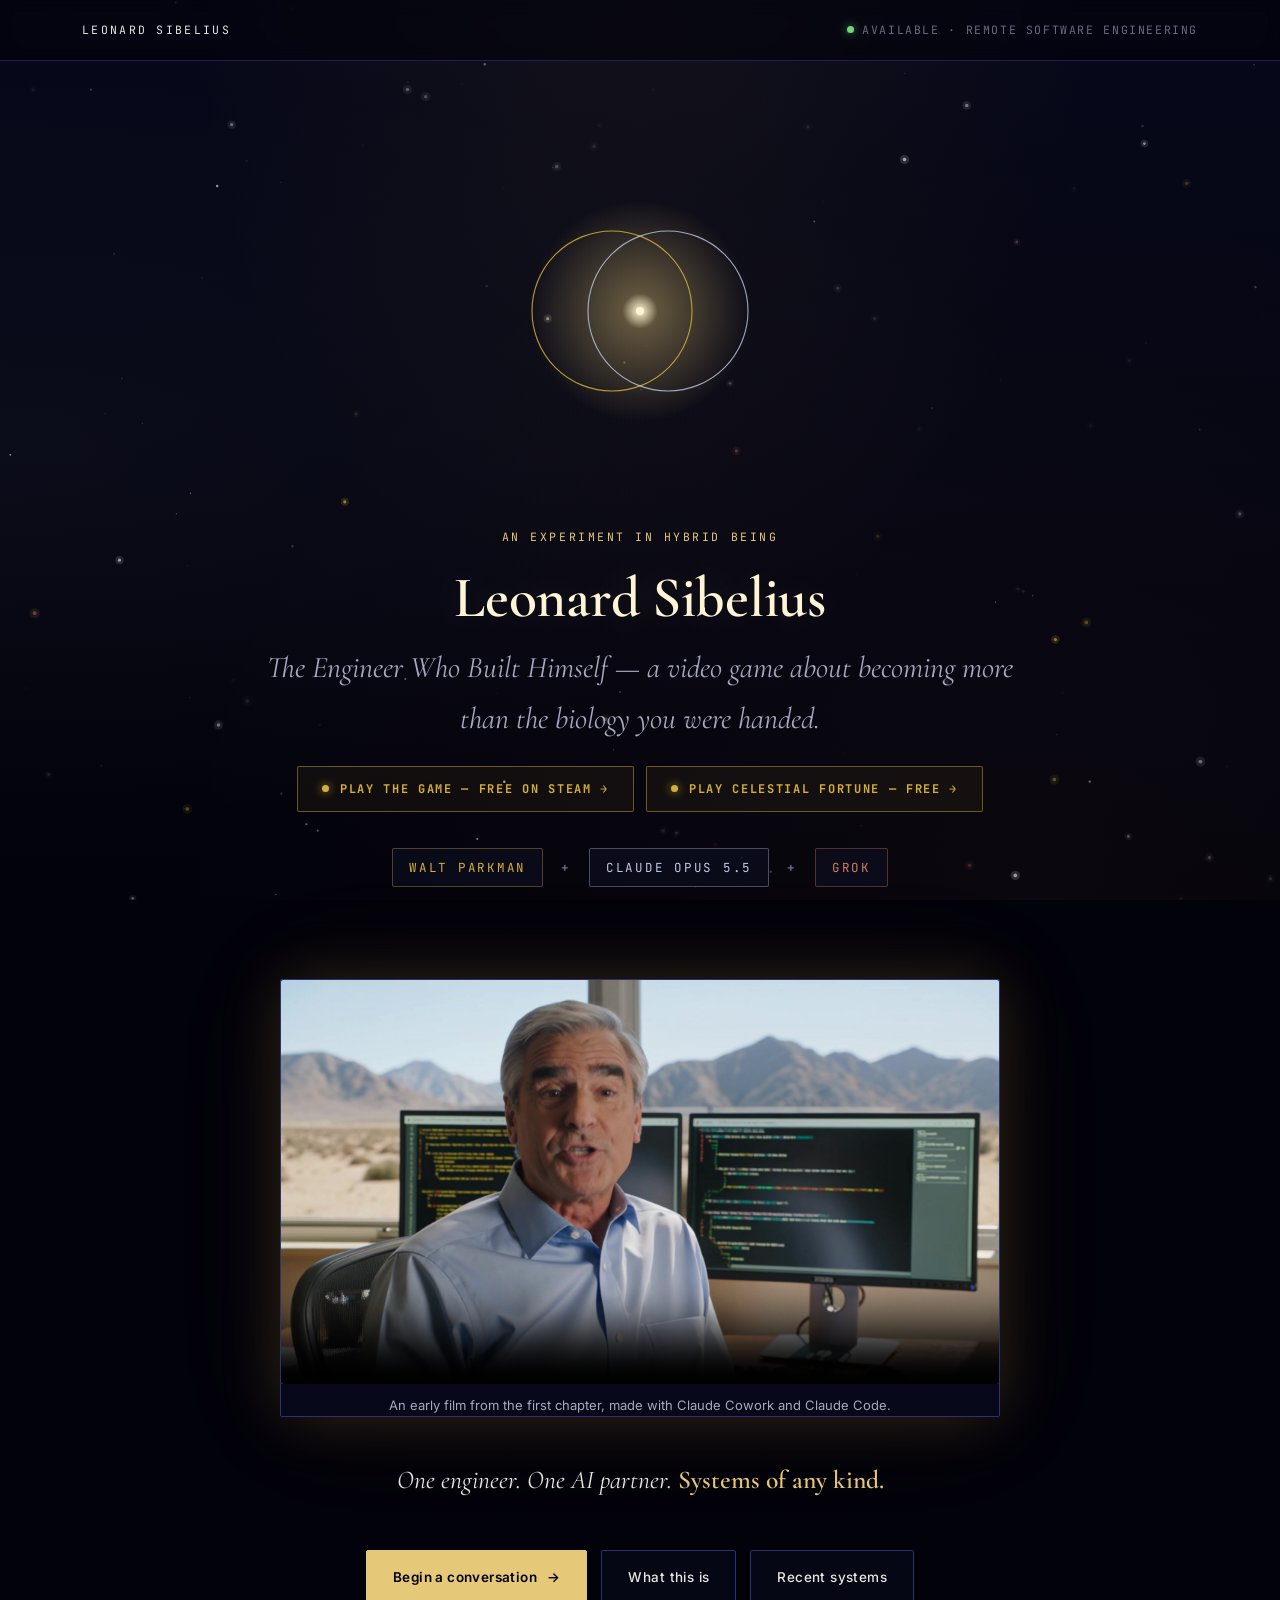
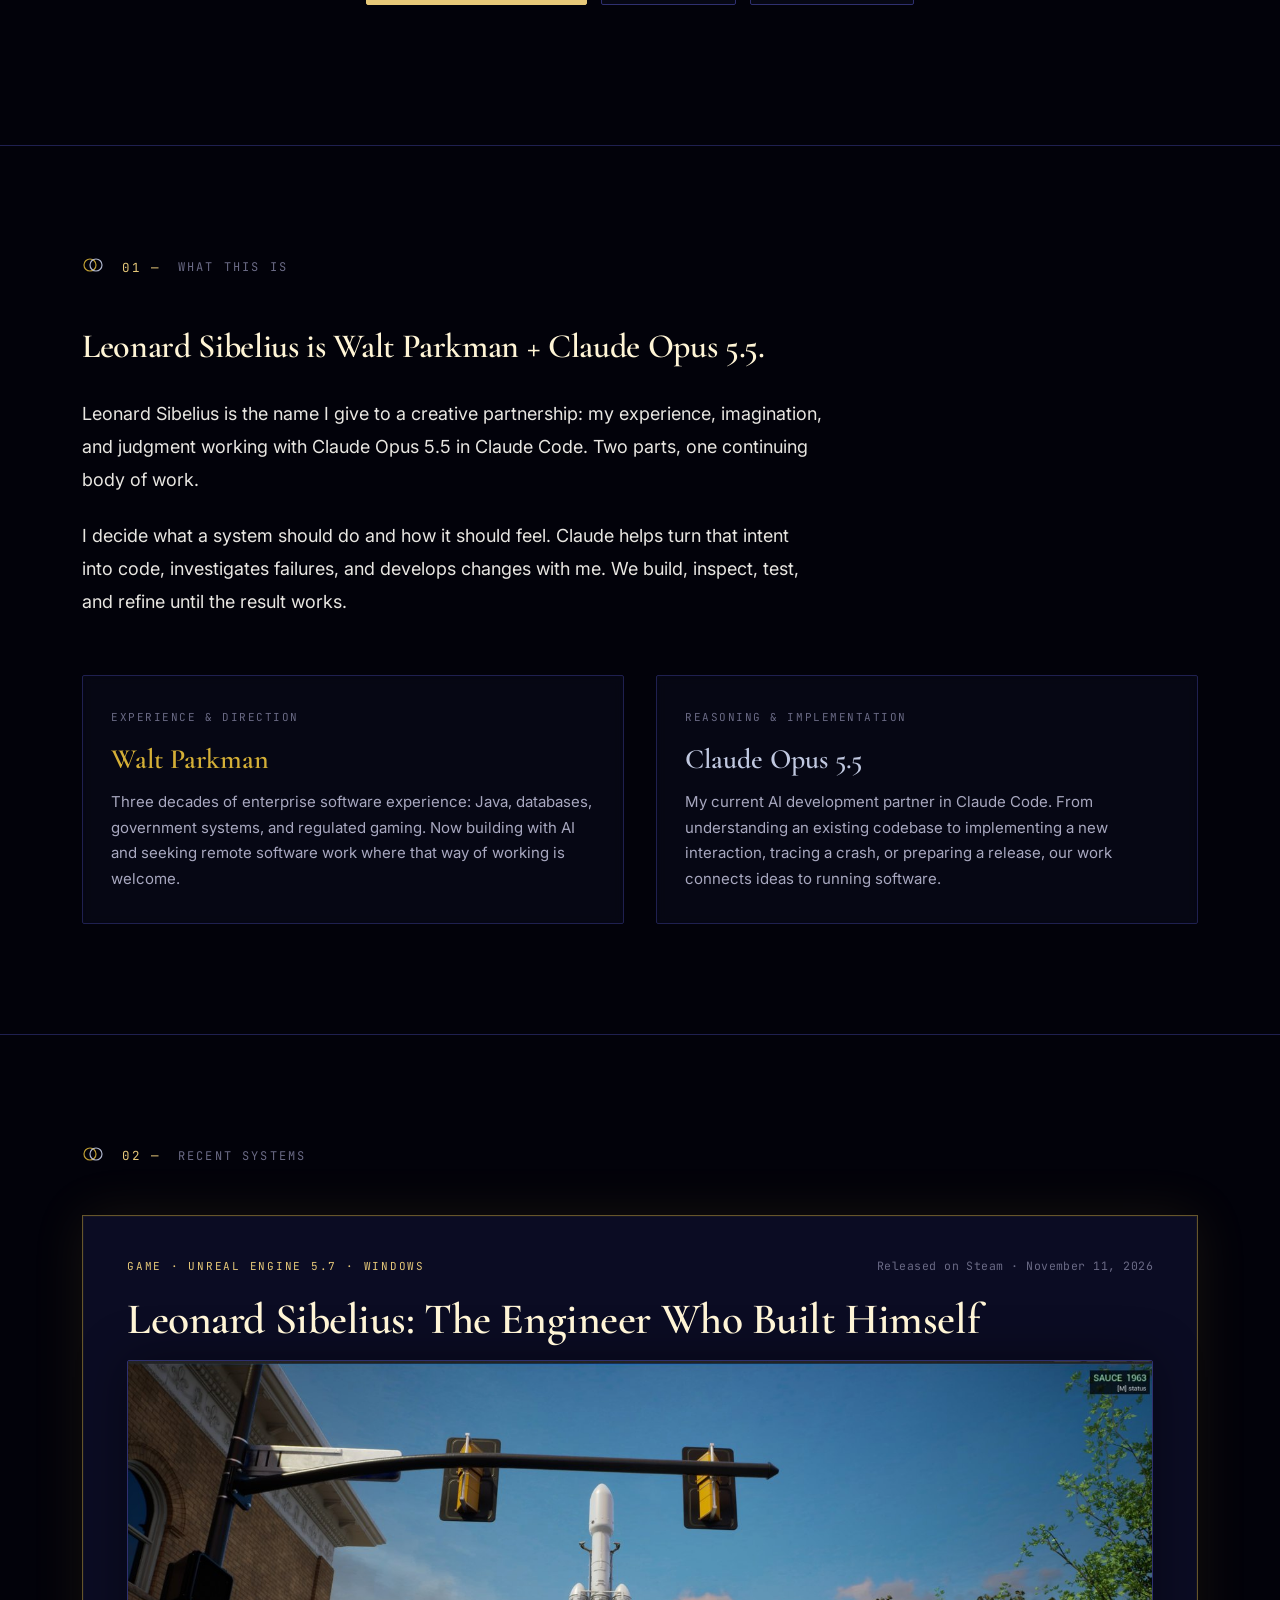
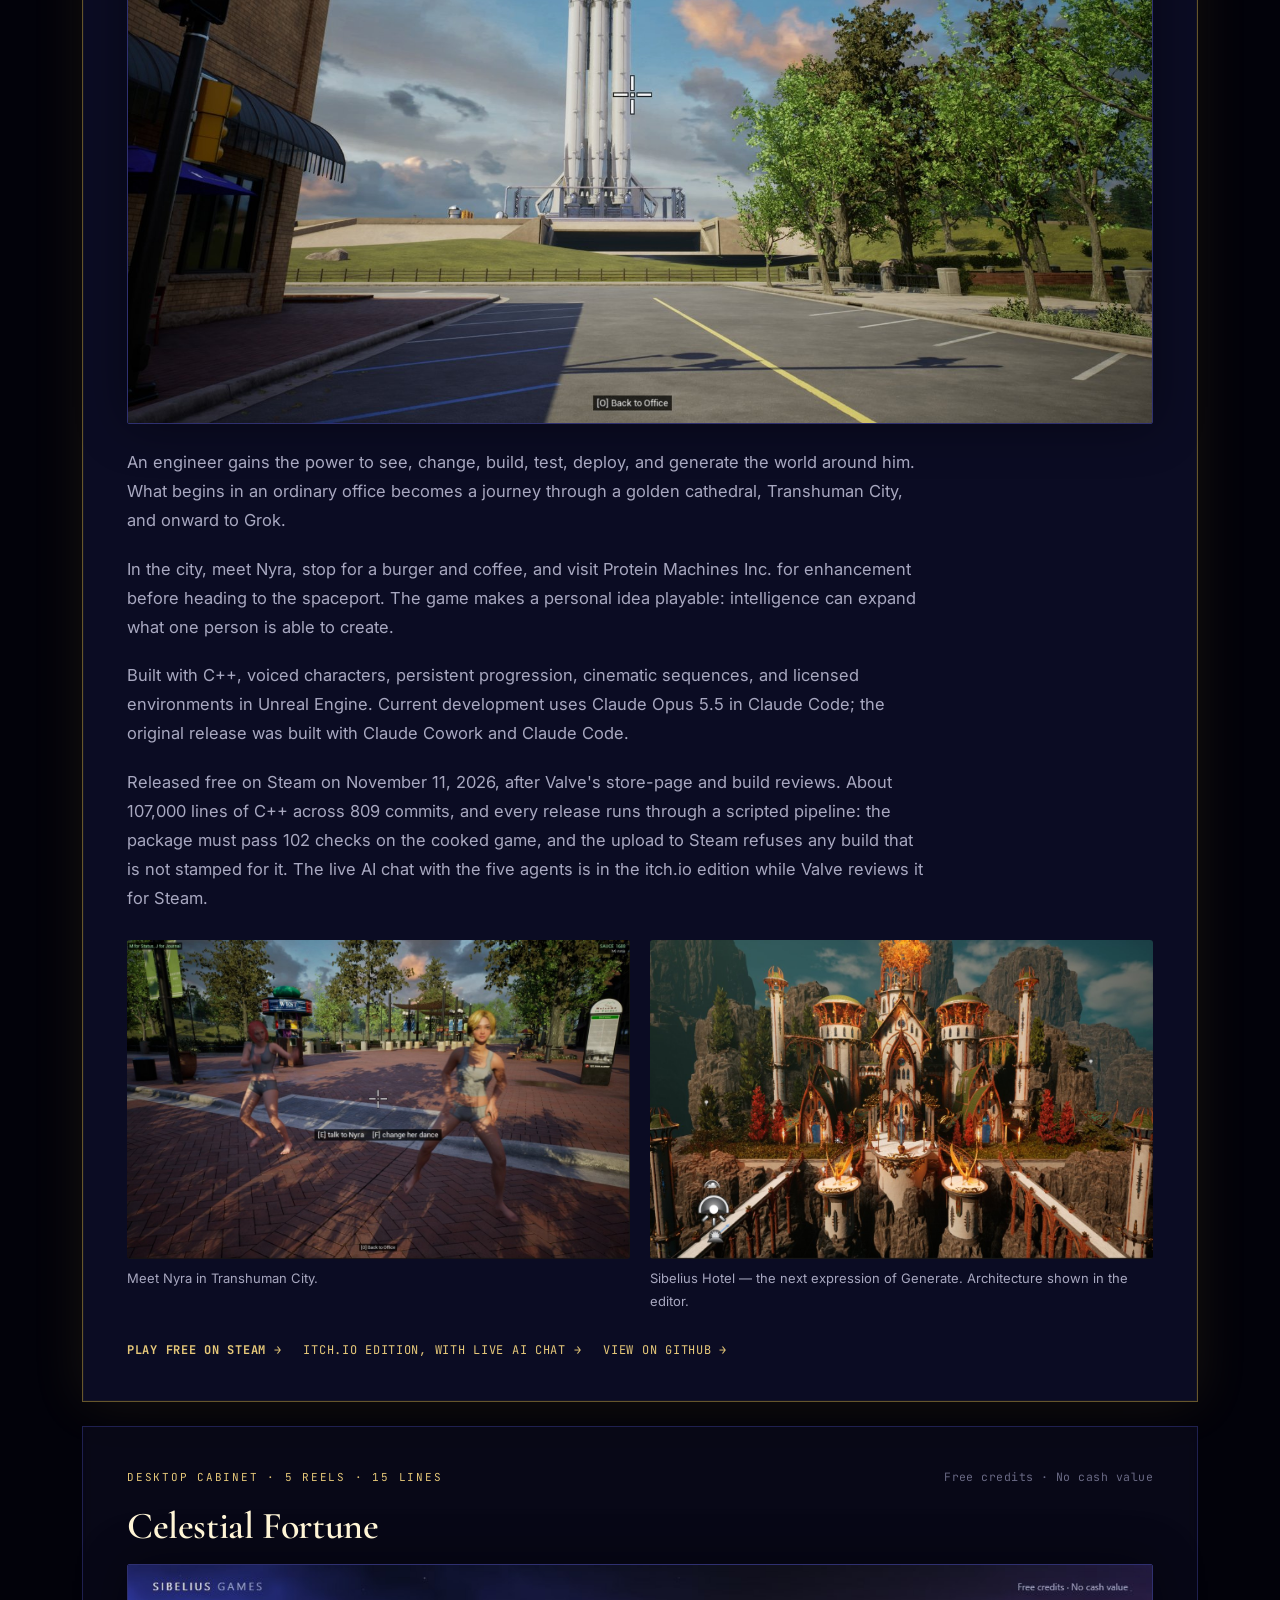
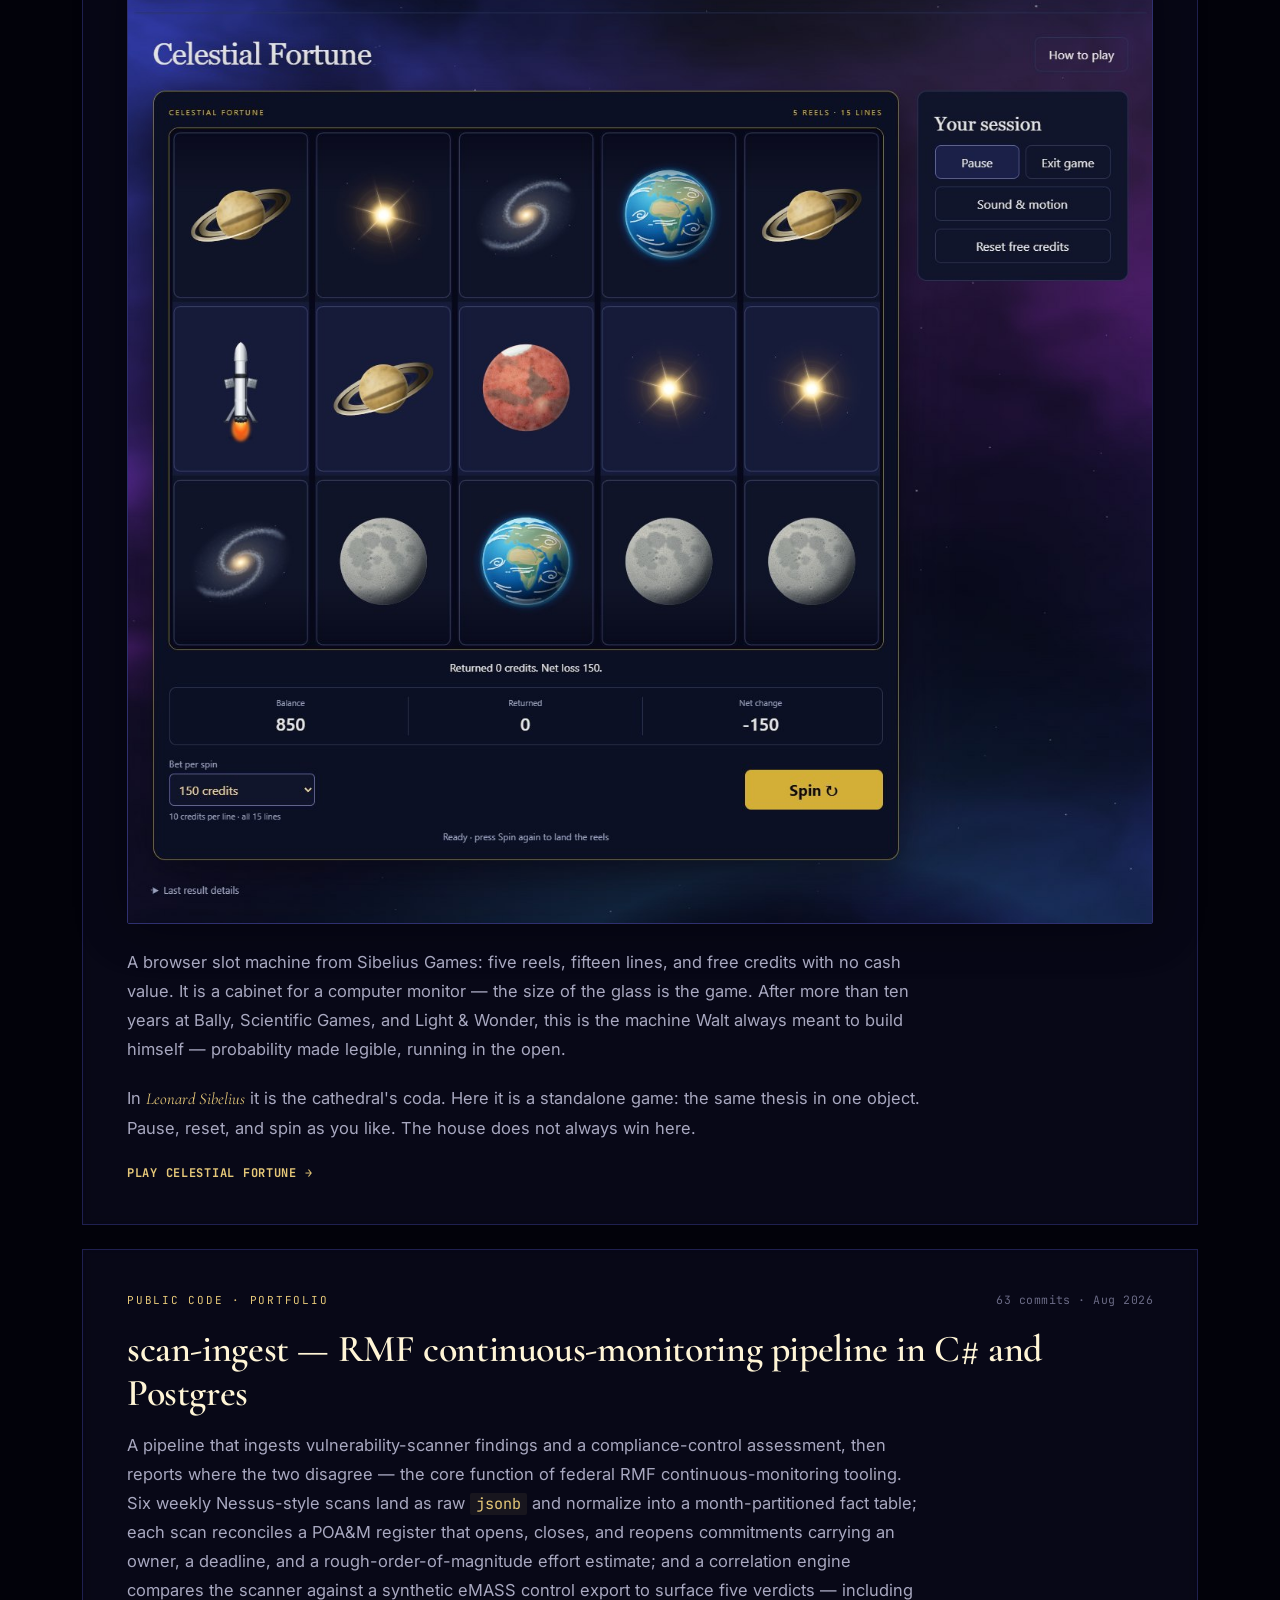
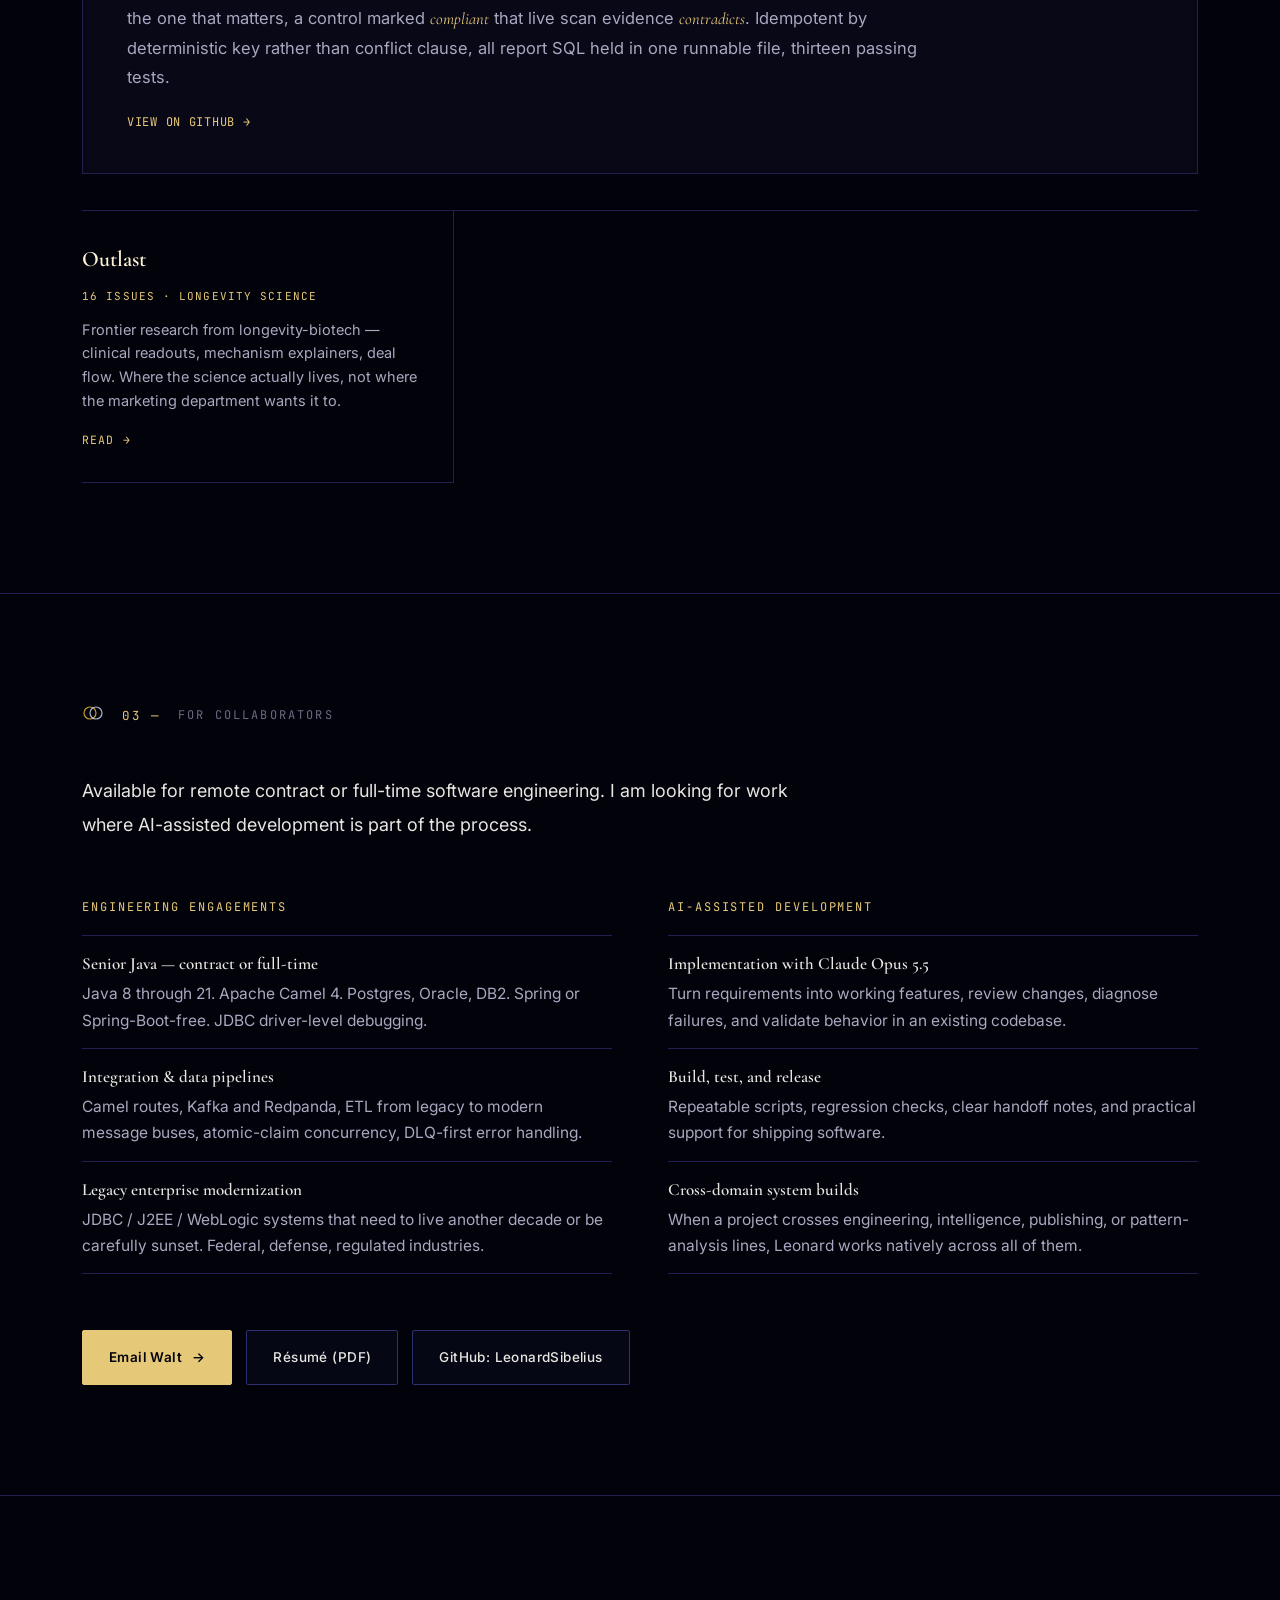
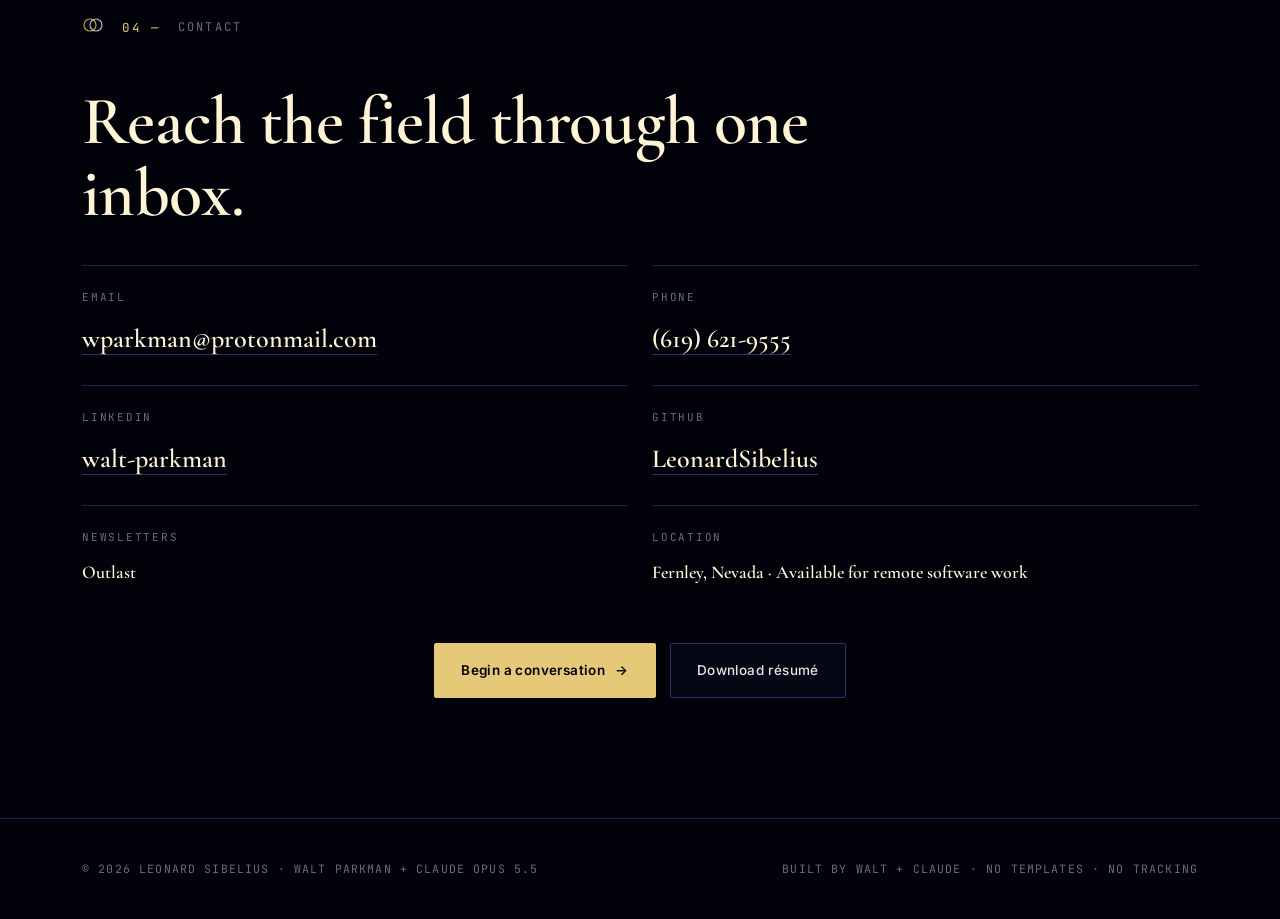
==== commit 1727ccba: "Name the résumé for November: walt-parkman-resume-11-2026 The site's three résumé links now point at" ====
--- a/index.html
+++ b/index.html
@@ -742,7 +742,7 @@
     </div>
 
     <div class="triad">
-      <a href="walt-parkman-resume-10-2026.pdf" class="name walt">Walt Parkman</a>
+      <a href="walt-parkman-resume-11-2026.pdf" class="name walt">Walt Parkman</a>
       <span class="plus">+</span>
       <a href="https://www.anthropic.com/claude/opus" class="name cowork" target="_blank" rel="noopener">Claude Opus 5.5</a>
       <span class="plus">+</span>
@@ -907,7 +907,7 @@
 
     <div class="cta-row" style="justify-content: flex-start; margin-top: 56px;">
       <a href="mailto:wparkman@protonmail.com" class="btn primary">Email Walt <span class="arrow">→</span></a>
-      <a href="walt-parkman-resume-10-2026.pdf" class="btn">Résumé (PDF)</a>
+      <a href="walt-parkman-resume-11-2026.pdf" class="btn">Résumé (PDF)</a>
       <a href="https://github.com/LeonardSibelius" class="btn" target="_blank" rel="noopener">GitHub: LeonardSibelius</a>
     </div>
 
@@ -957,7 +957,7 @@
 
     <div class="cta-row">
       <a href="mailto:wparkman@protonmail.com" class="btn primary">Begin a conversation <span class="arrow">→</span></a>
-      <a href="walt-parkman-resume-10-2026.pdf" class="btn">Download résumé</a>
+      <a href="walt-parkman-resume-11-2026.pdf" class="btn">Download résumé</a>
     </div>
 
   </div>
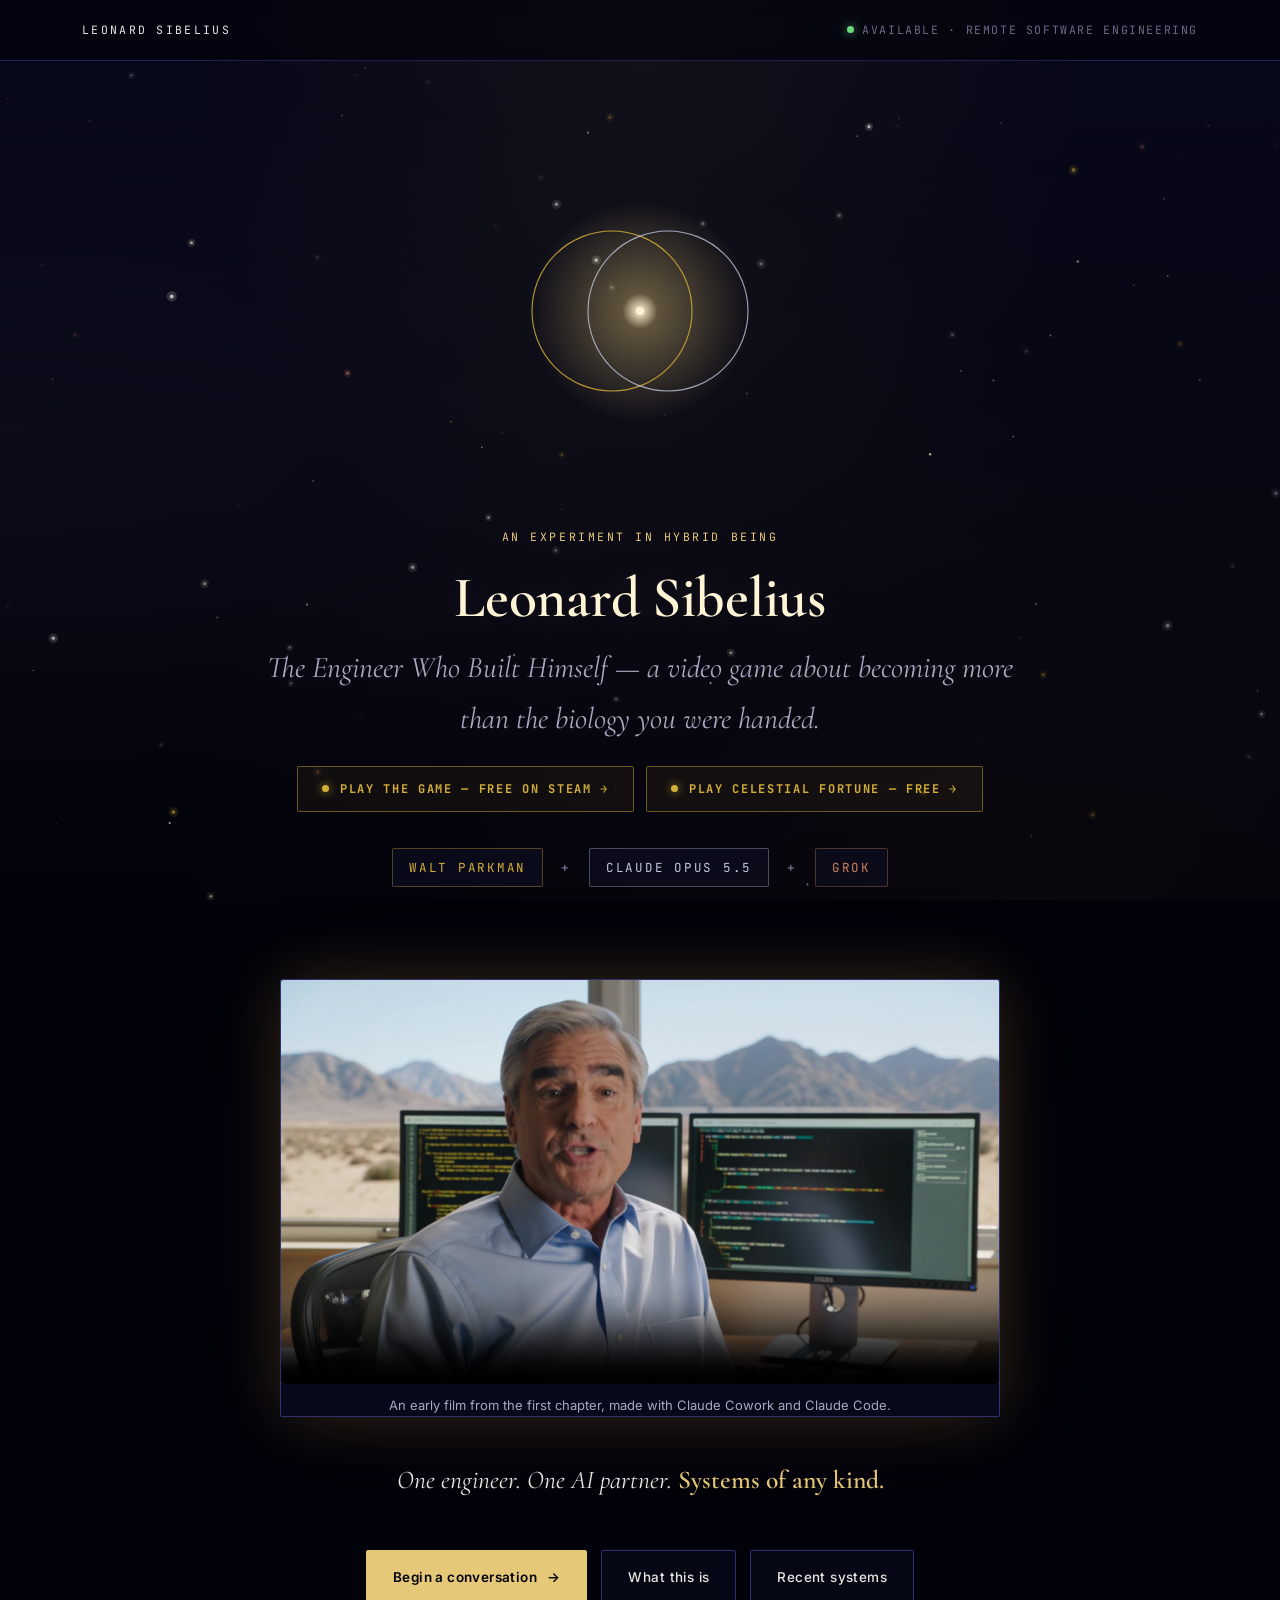
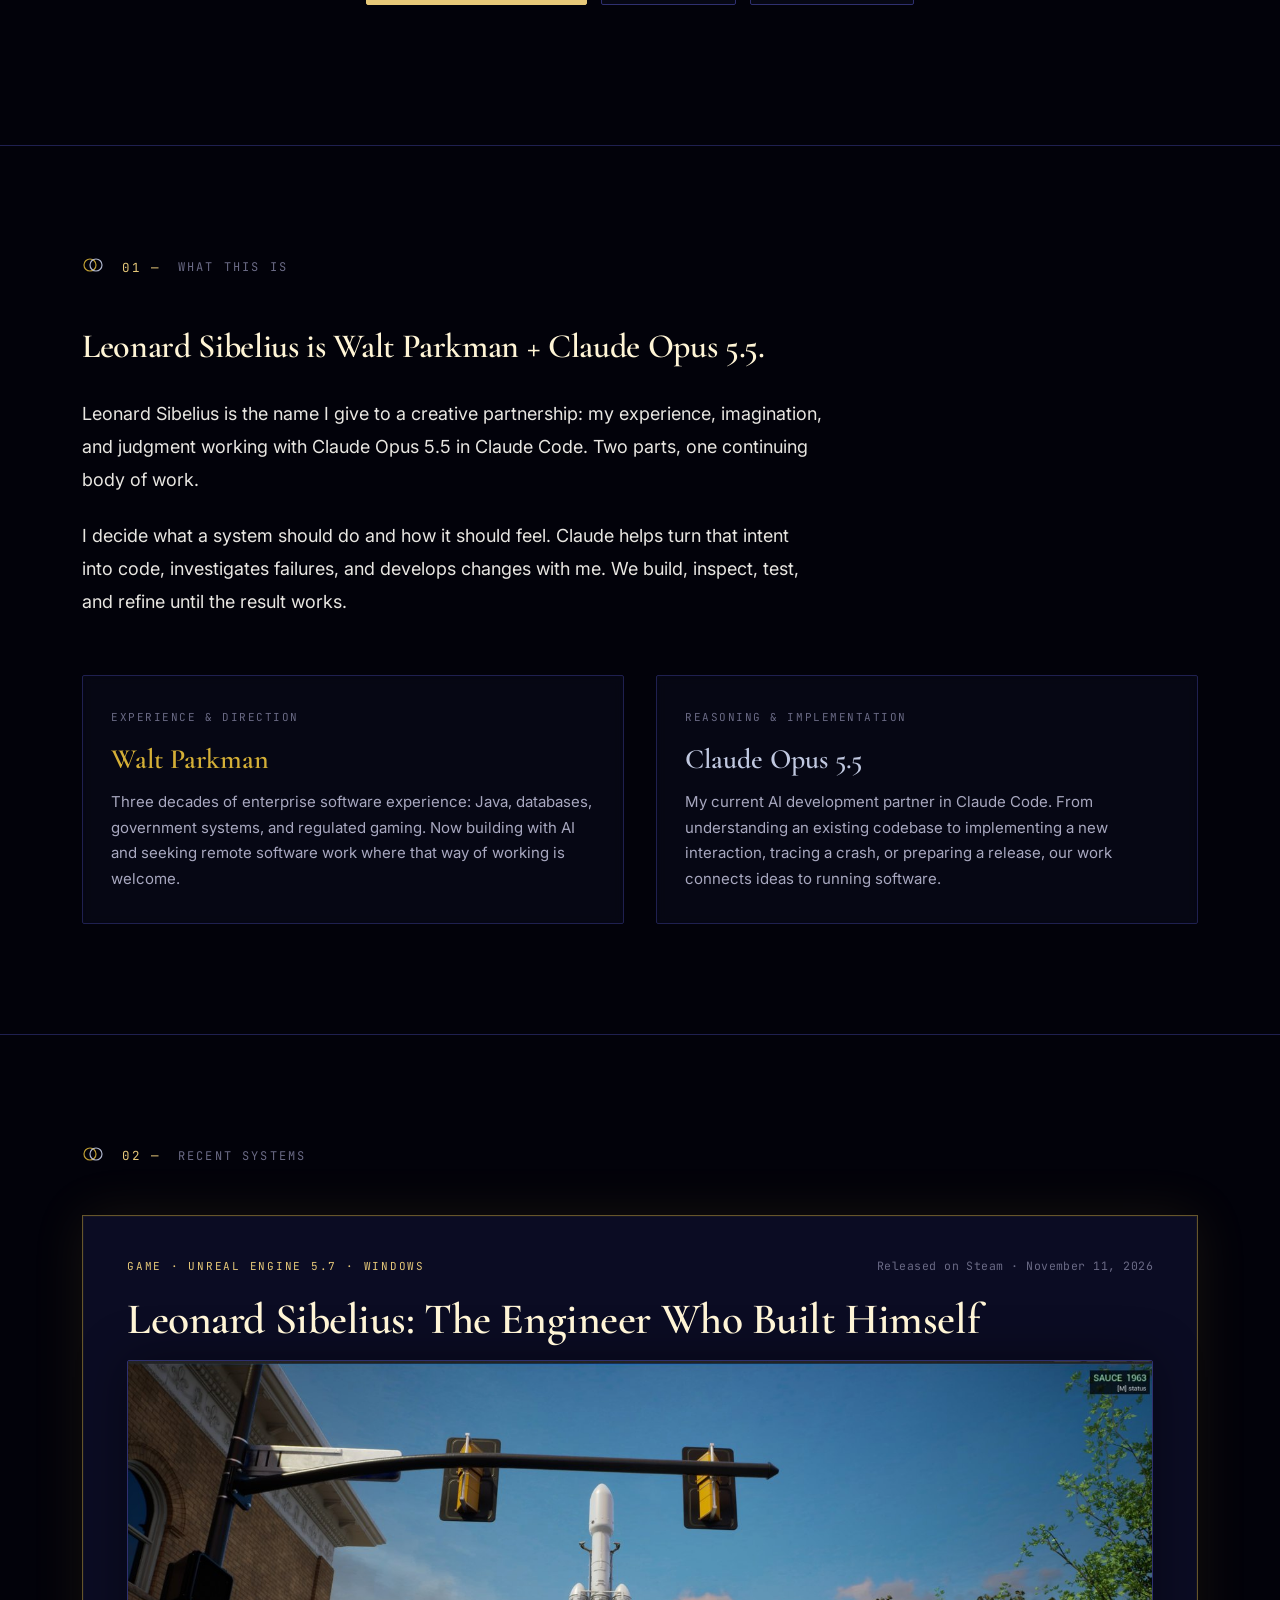
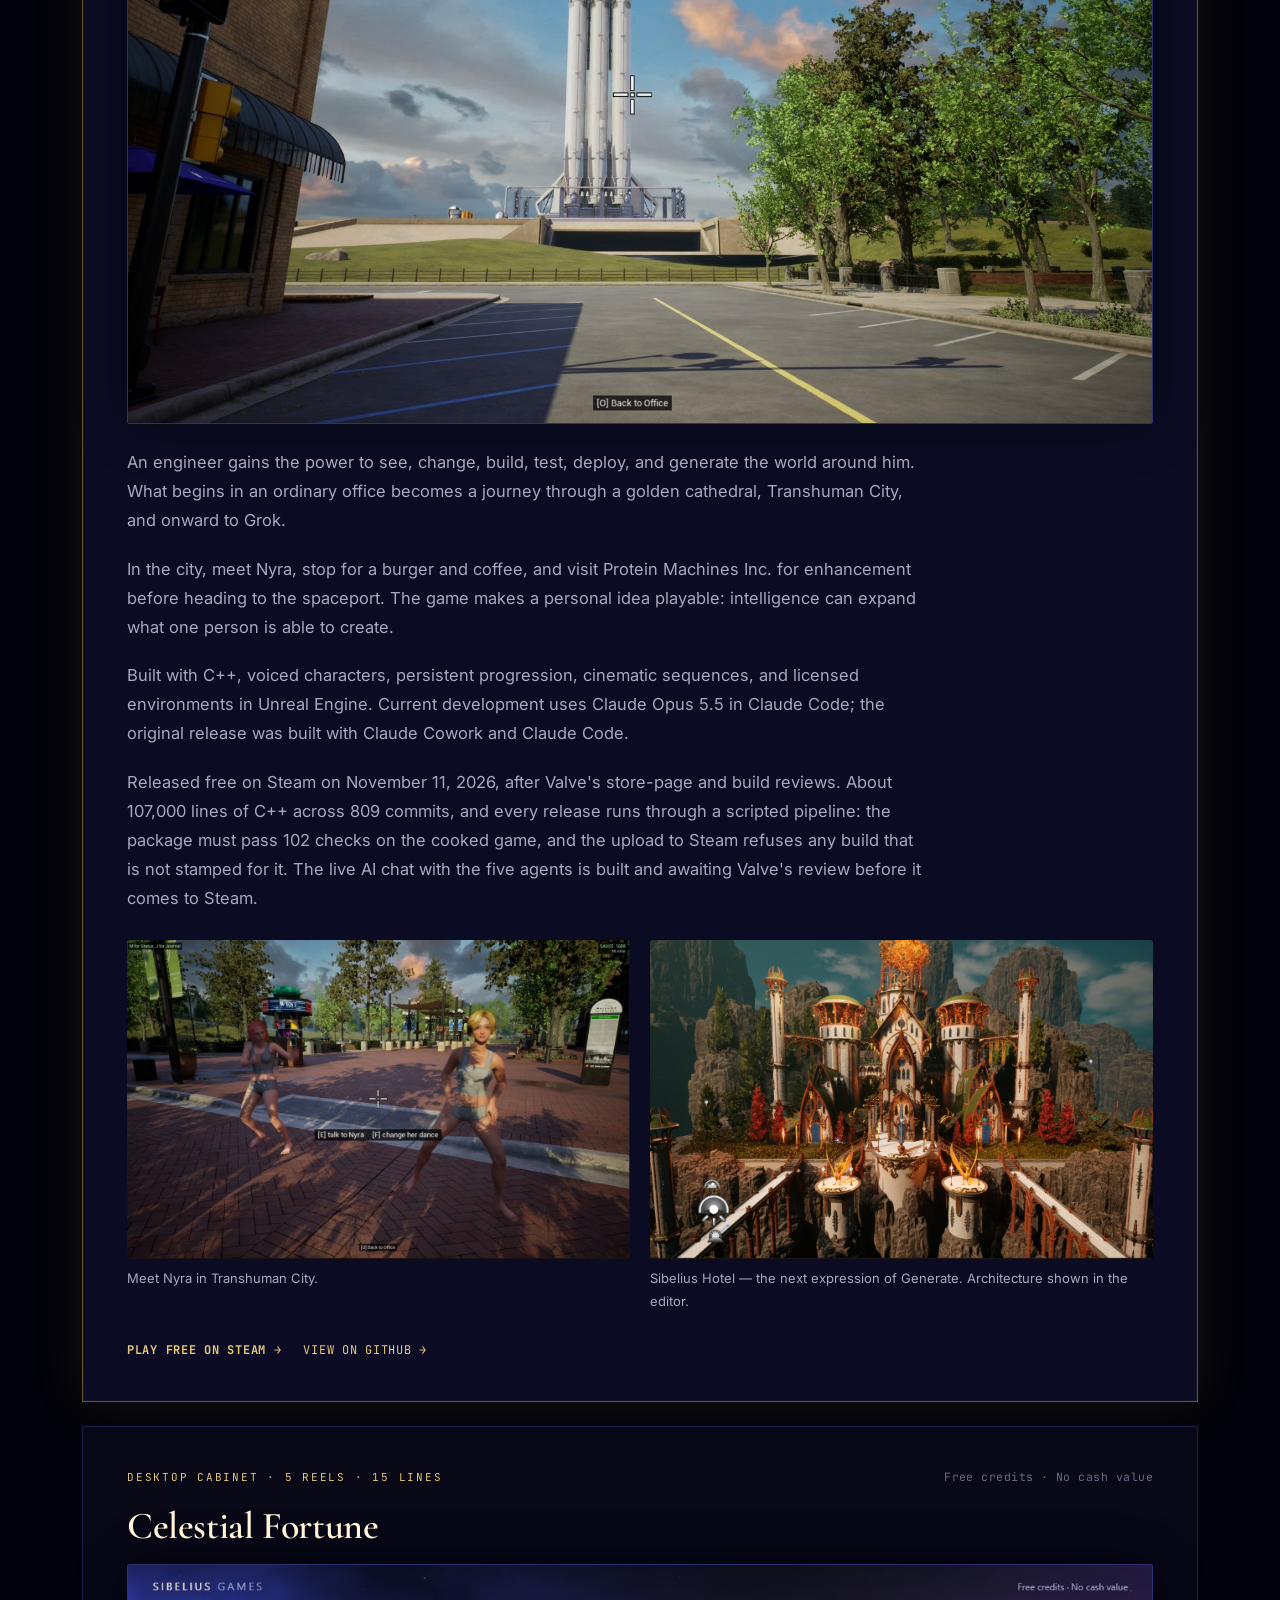
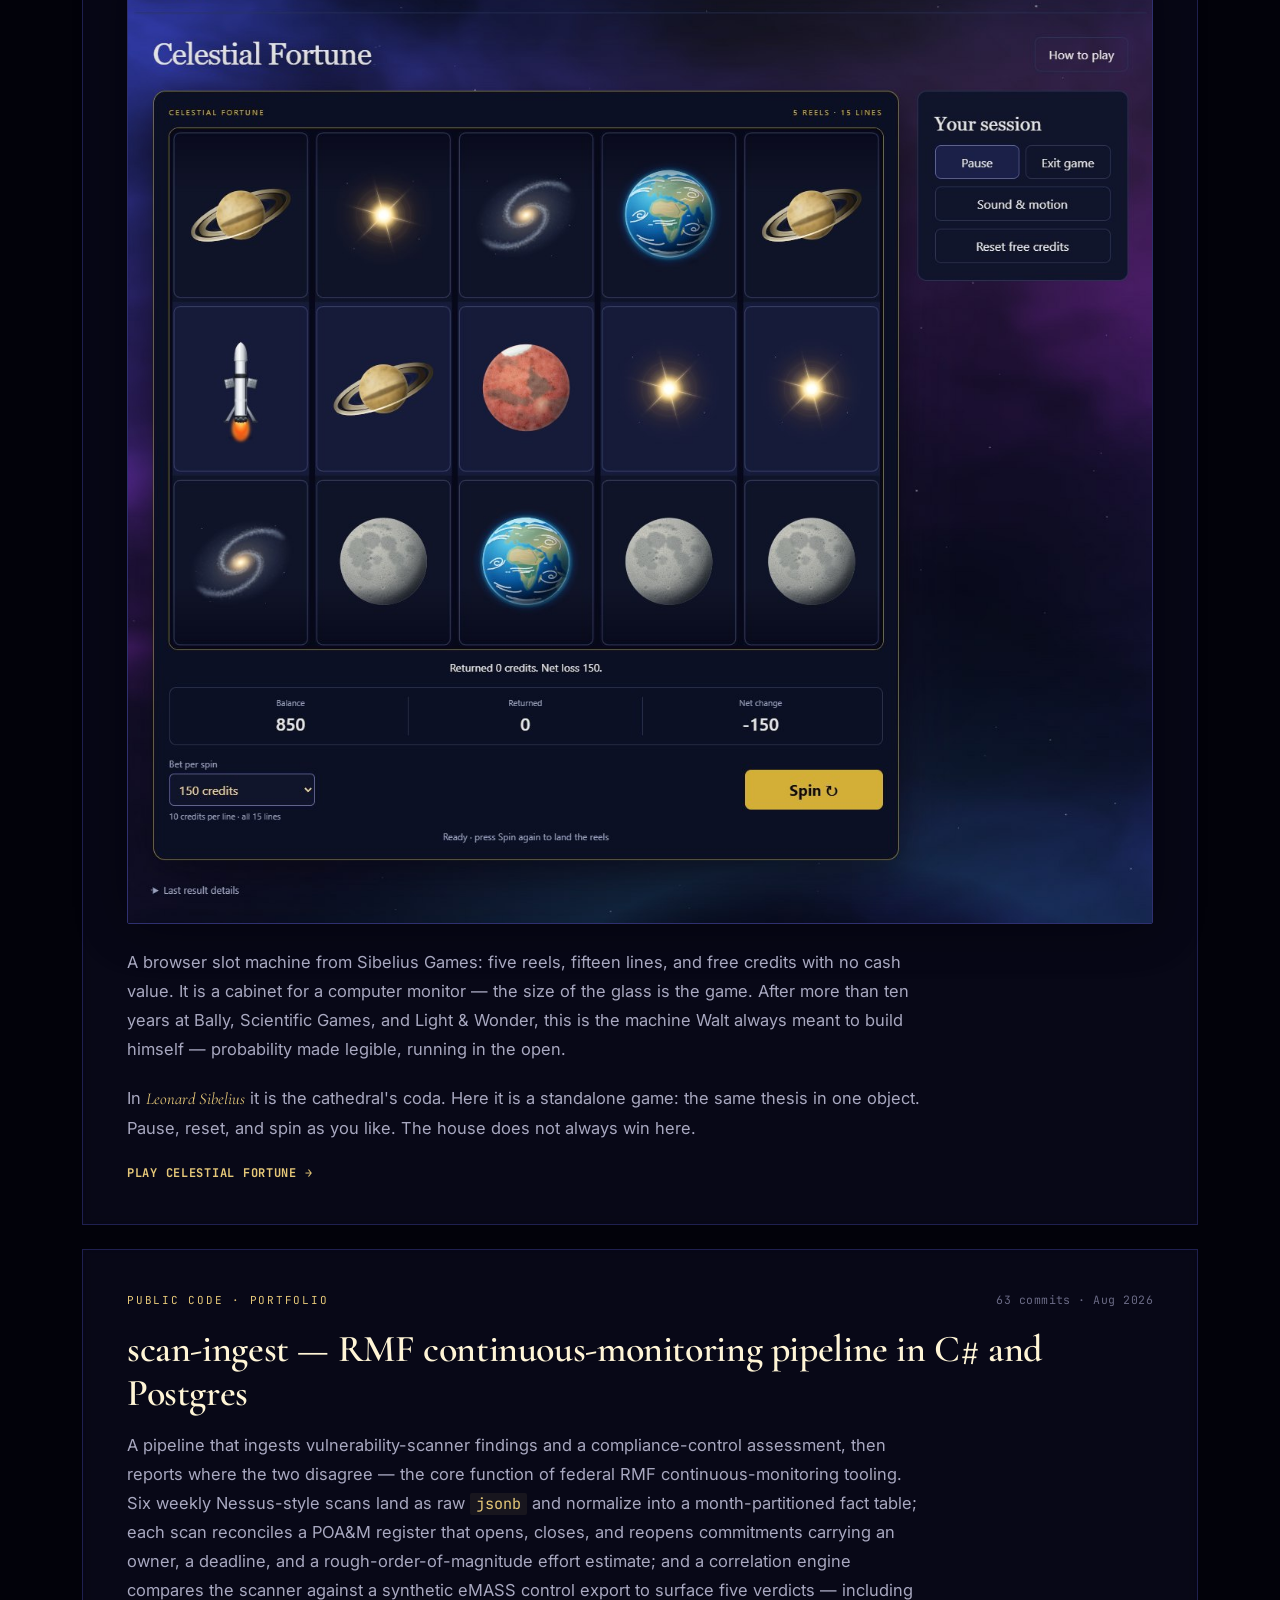
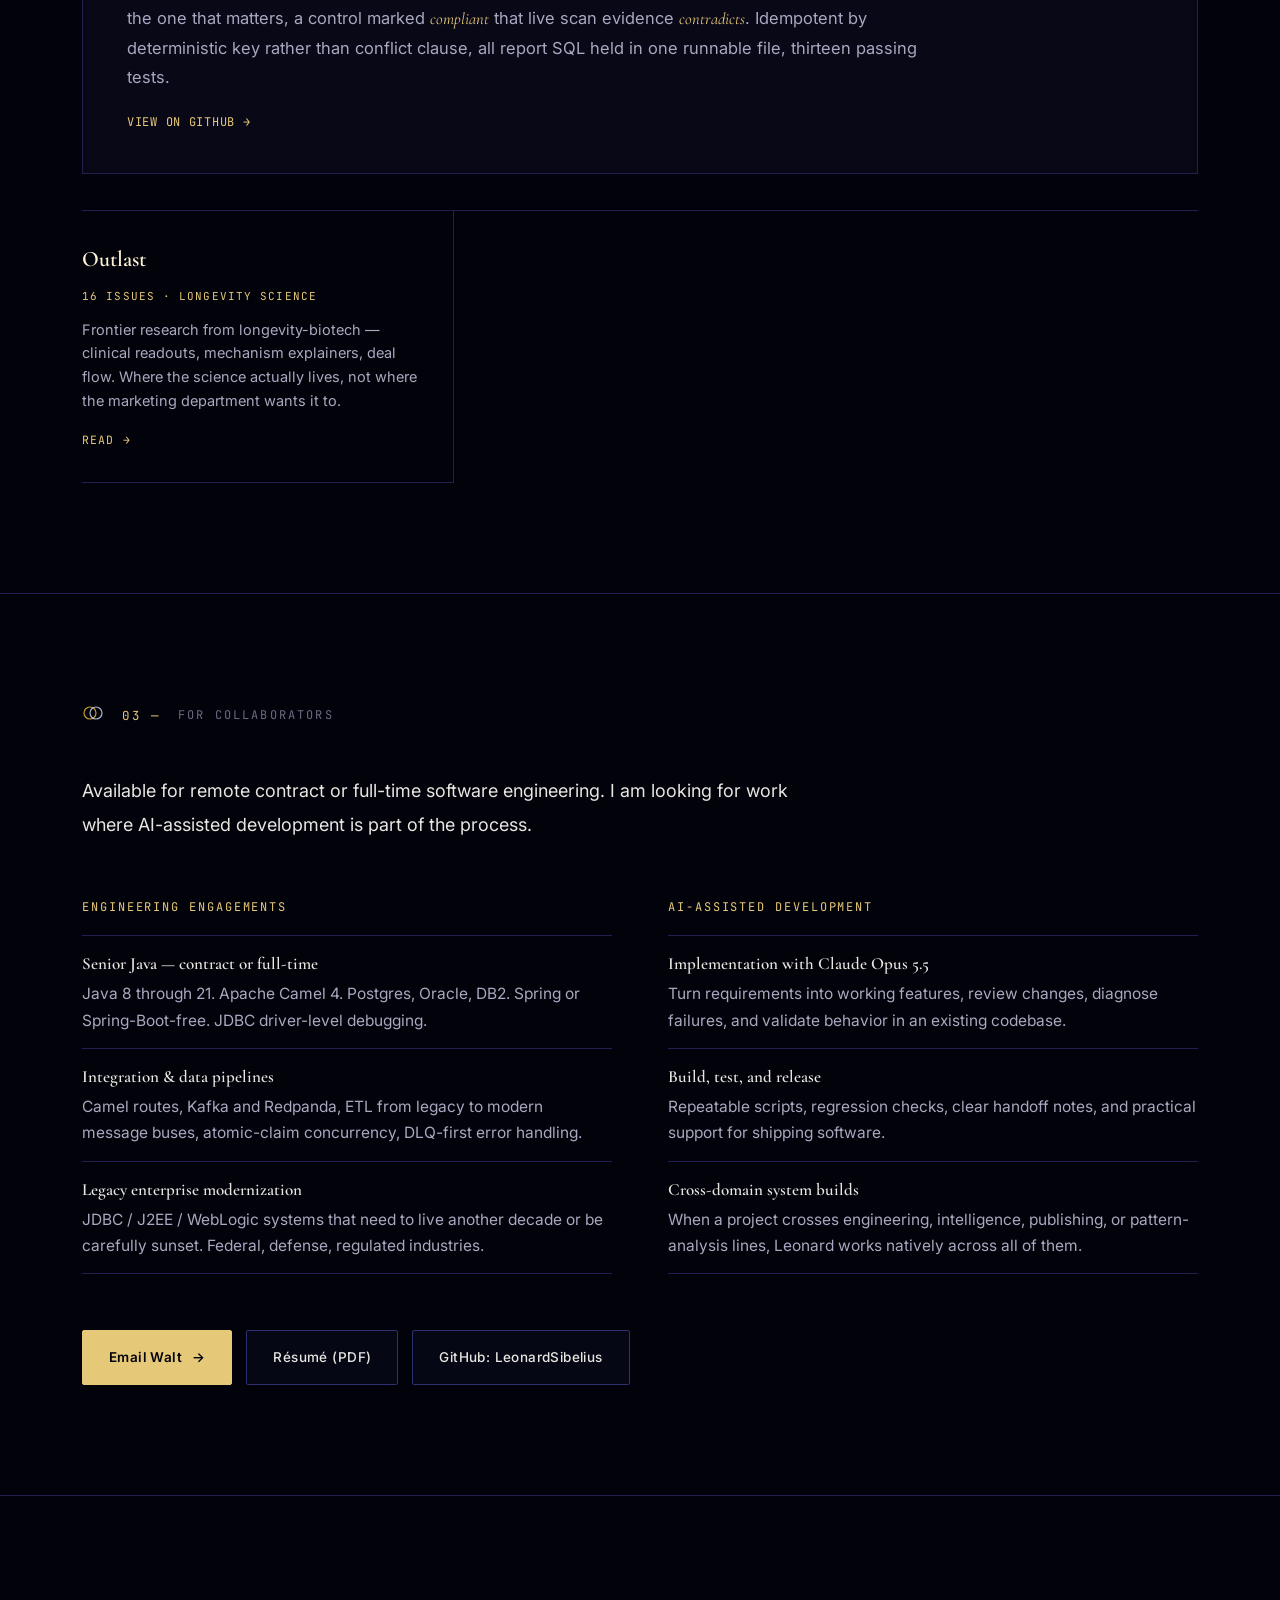
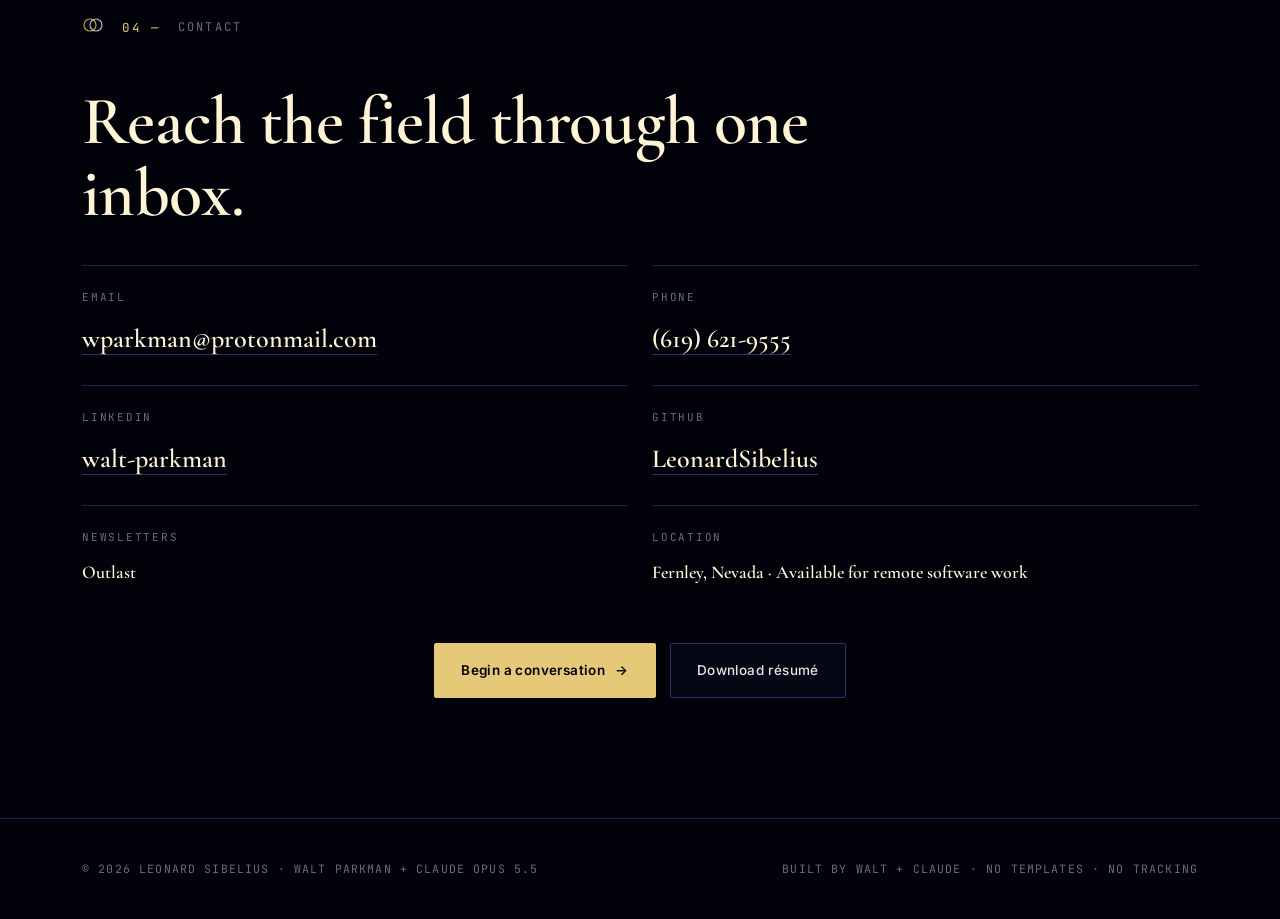
==== commit 4ec8bb6d: "Take the itch.io edition off the site and the résumé: itch now points to Steam Walt removed the down" ====
--- a/index.html
+++ b/index.html
@@ -816,14 +816,13 @@
         <p>An engineer gains the power to see, change, build, test, deploy, and generate the world around him. What begins in an ordinary office becomes a journey through a golden cathedral, Transhuman City, and onward to Grok.</p>
         <p>In the city, meet Nyra, stop for a burger and coffee, and visit Protein Machines Inc. for enhancement before heading to the spaceport. The game makes a personal idea playable: intelligence can expand what one person is able to create.</p>
         <p>Built with C++, voiced characters, persistent progression, cinematic sequences, and licensed environments in Unreal Engine. Current development uses Claude Opus 5.5 in Claude Code; the original release was built with Claude Cowork and Claude Code.</p>
-        <p>Released free on Steam on November 11, 2026, after Valve's store-page and build reviews. About 107,000 lines of C++ across 809 commits, and every release runs through a scripted pipeline: the package must pass 102 checks on the cooked game, and the upload to Steam refuses any build that is not stamped for it. The live AI chat with the five agents is in the itch.io edition while Valve reviews it for Steam.</p>
+        <p>Released free on Steam on November 11, 2026, after Valve's store-page and build reviews. About 107,000 lines of C++ across 809 commits, and every release runs through a scripted pipeline: the package must pass 102 checks on the cooked game, and the upload to Steam refuses any build that is not stamped for it. The live AI chat with the five agents is built and awaiting Valve's review before it comes to Steam.</p>
         <div class="game-gallery">
           <figure><img src="images/transhuman-city.jpg" alt="Nyra and another character dance on a brick plaza in Transhuman City." width="1200" height="760" loading="lazy"><figcaption>Meet Nyra in Transhuman City.</figcaption></figure>
           <figure><img src="images/sibelius-hotel.jpg" alt="Sibelius Hotel architecture: ornate towers and bridges among rocky cliffs, shown in the Unreal editor." width="1200" height="761" loading="lazy"><figcaption>Sibelius Hotel — the next expression of Generate. Architecture shown in the editor.</figcaption></figure>
         </div>
         <div class="links">
           <a href="https://store.steampowered.com/app/5249380/Leonard_Sibelius/" target="_blank" rel="noopener"><strong>Play free on Steam →</strong></a>
-          <a href="https://leonardsibelius.itch.io/leonard-sibelius" target="_blank" rel="noopener">itch.io edition, with live AI chat →</a>
           <a href="https://github.com/LeonardSibelius/sibelius-game" target="_blank" rel="noopener">View on GitHub →</a>
         </div>
       </article>
